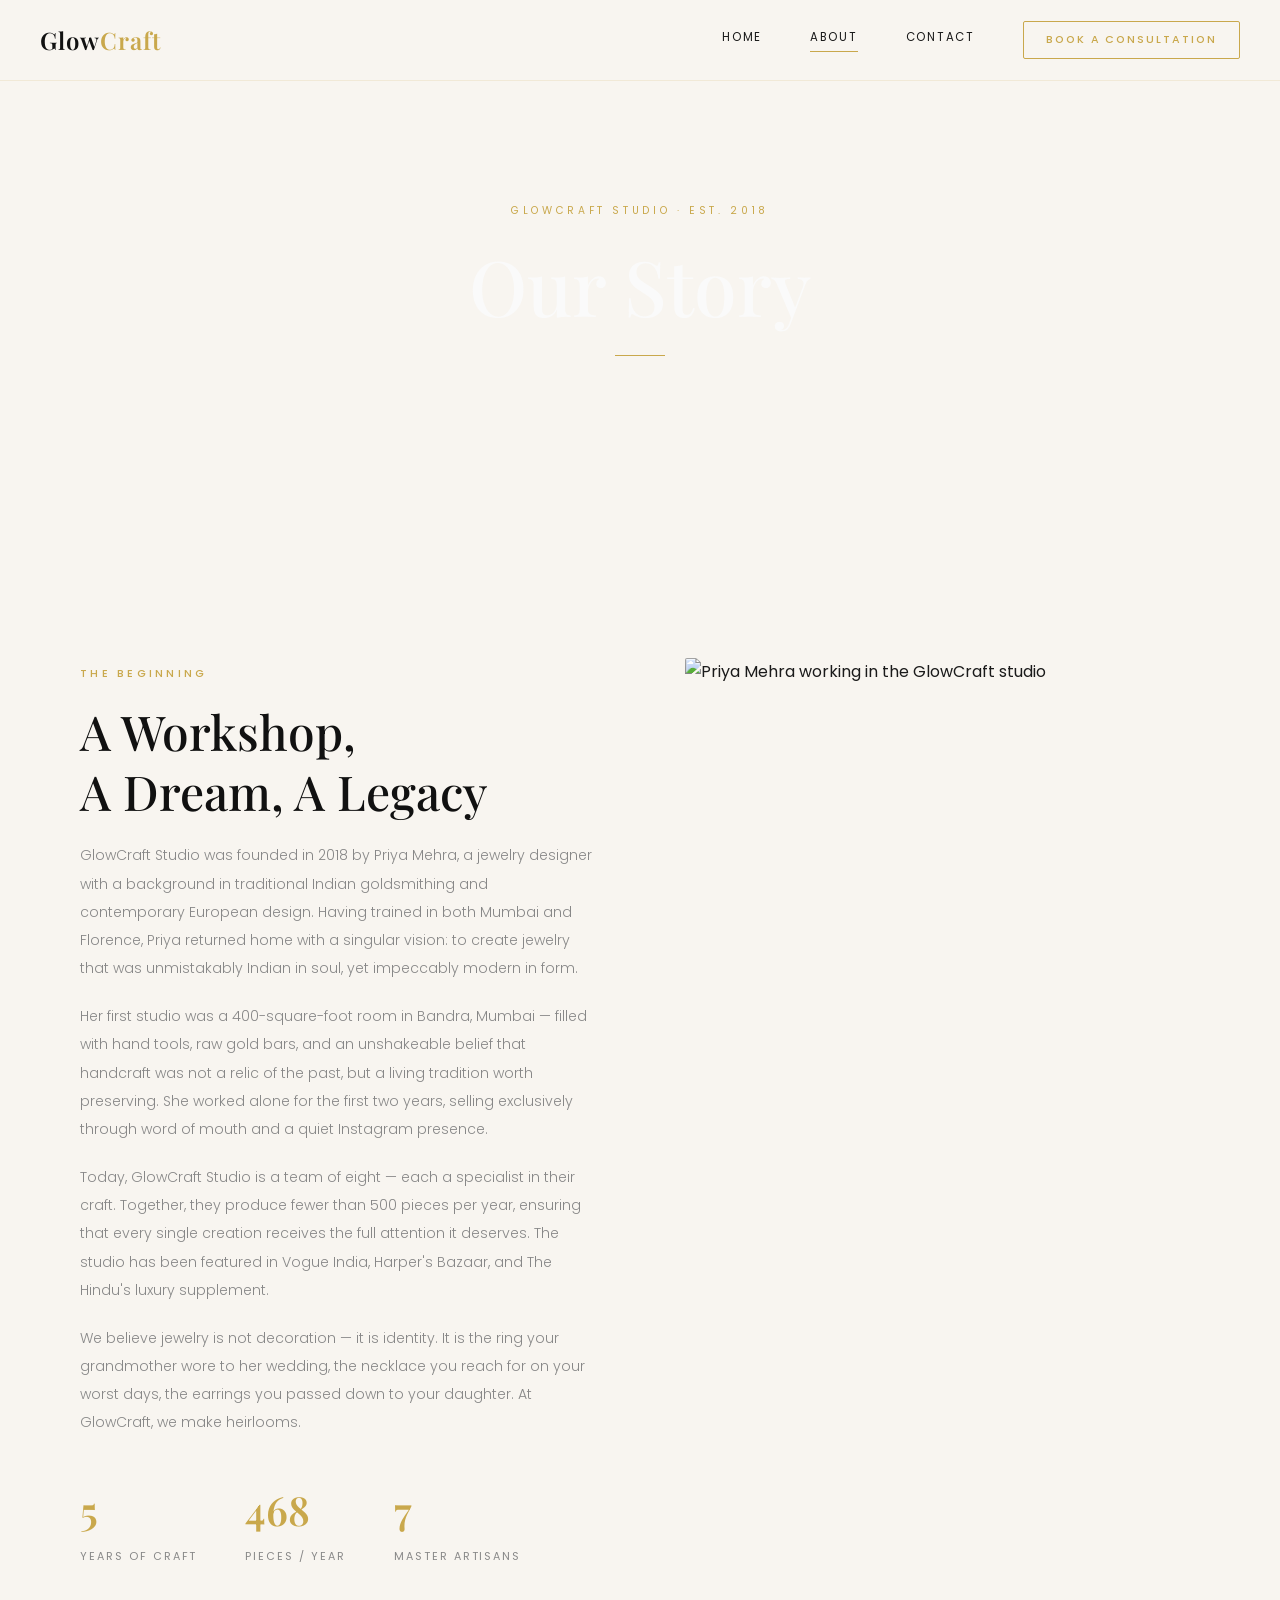
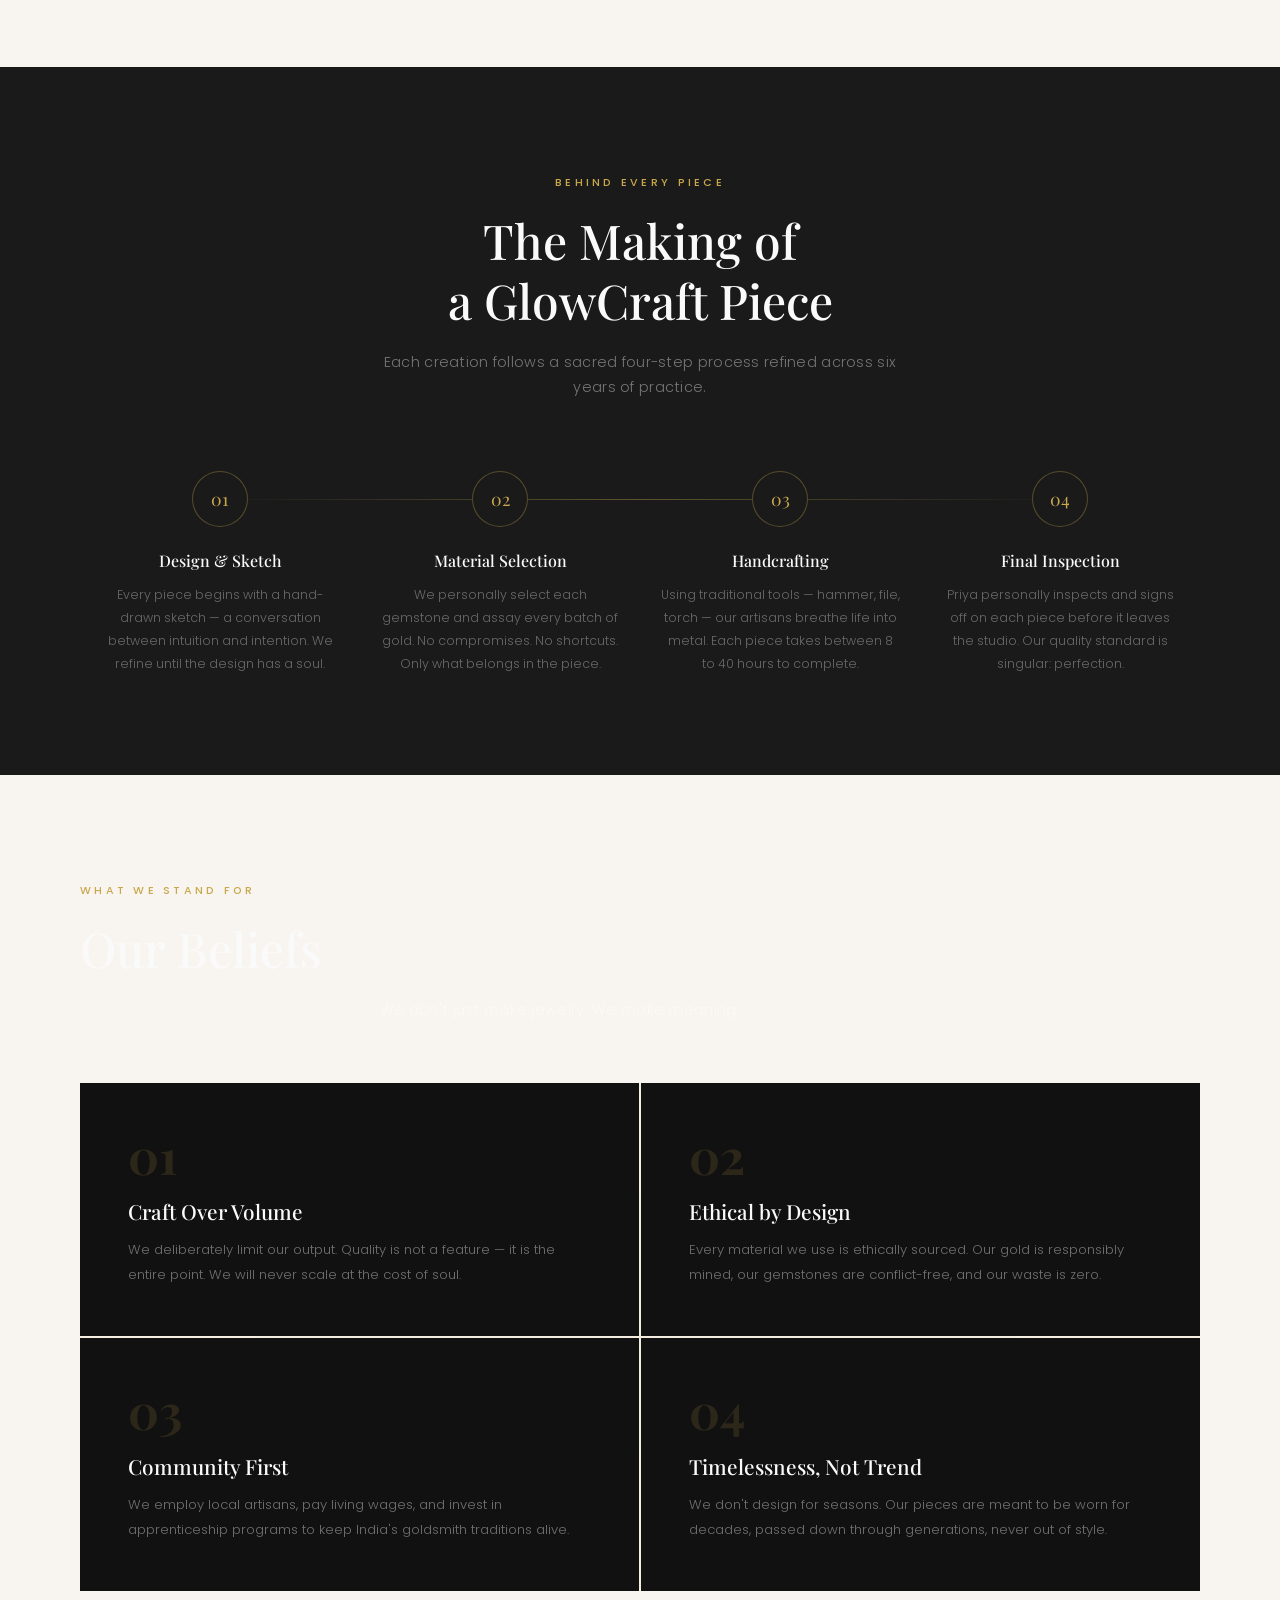
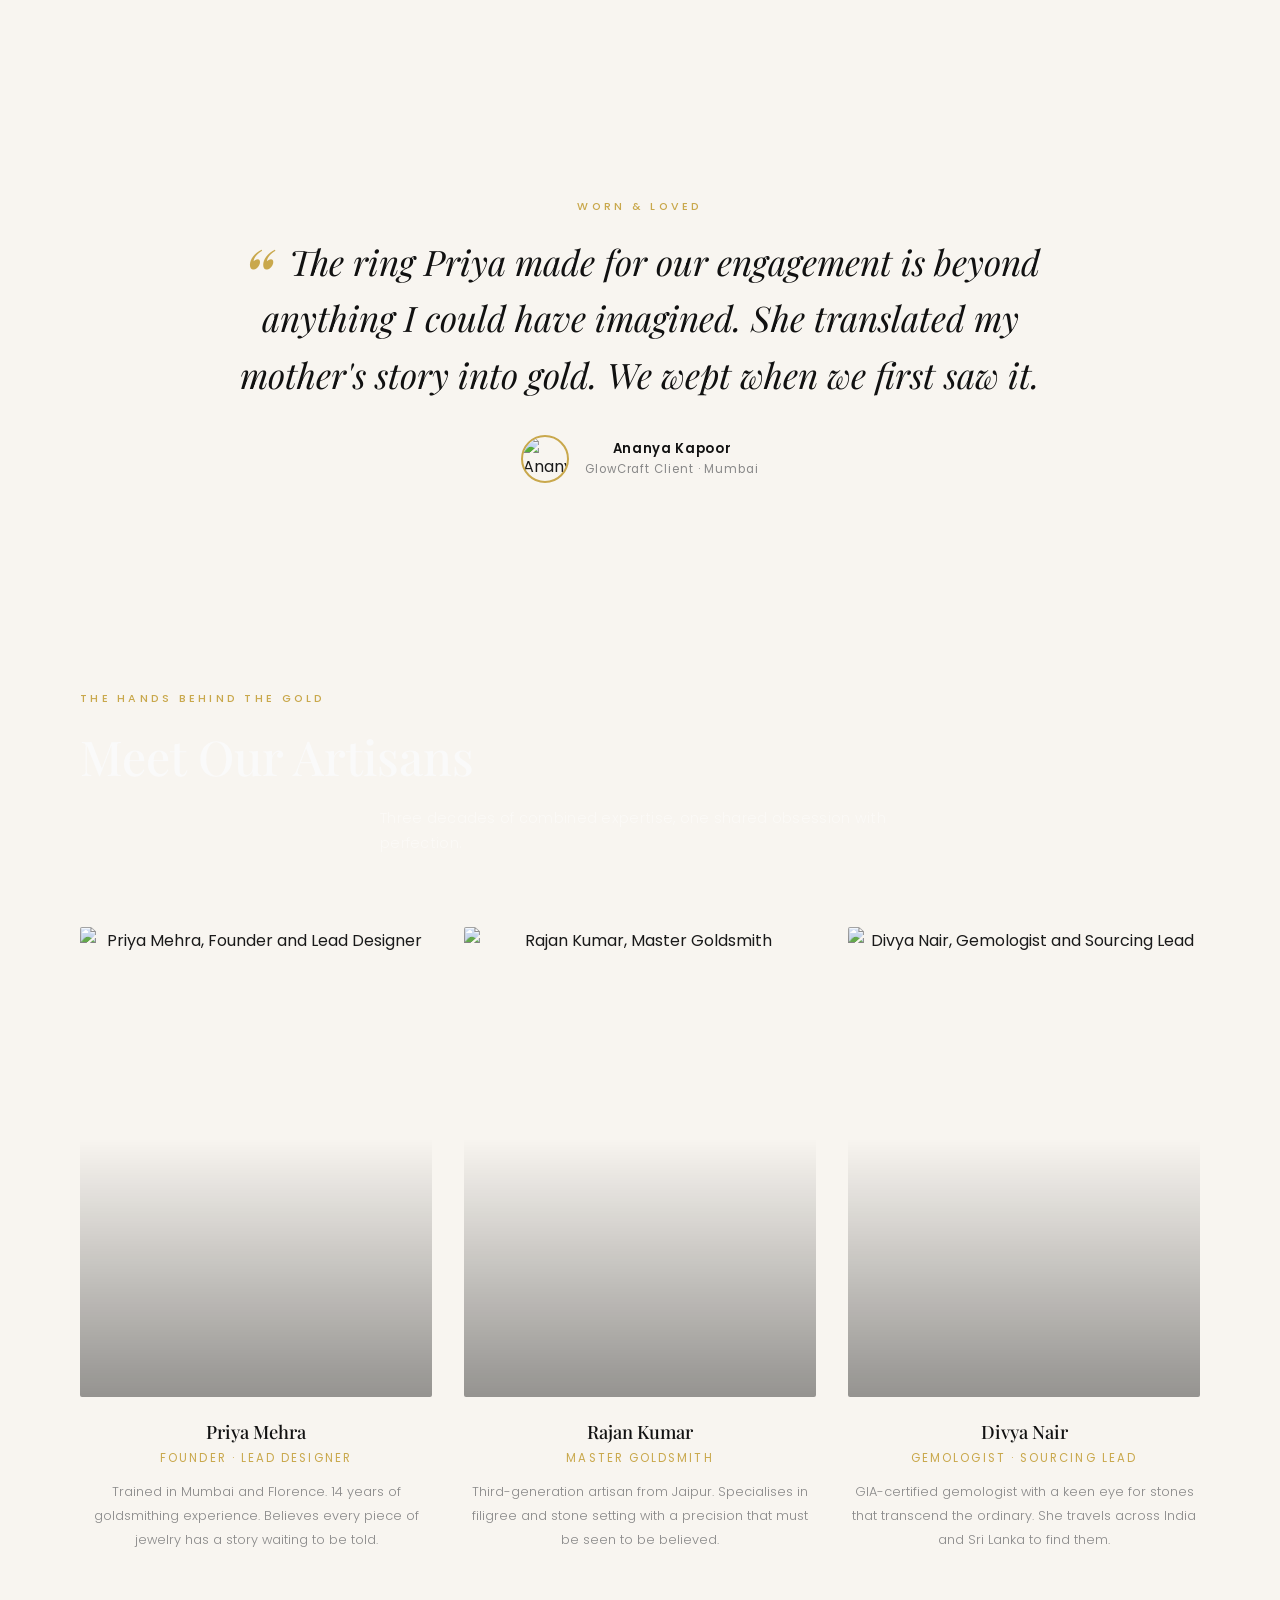
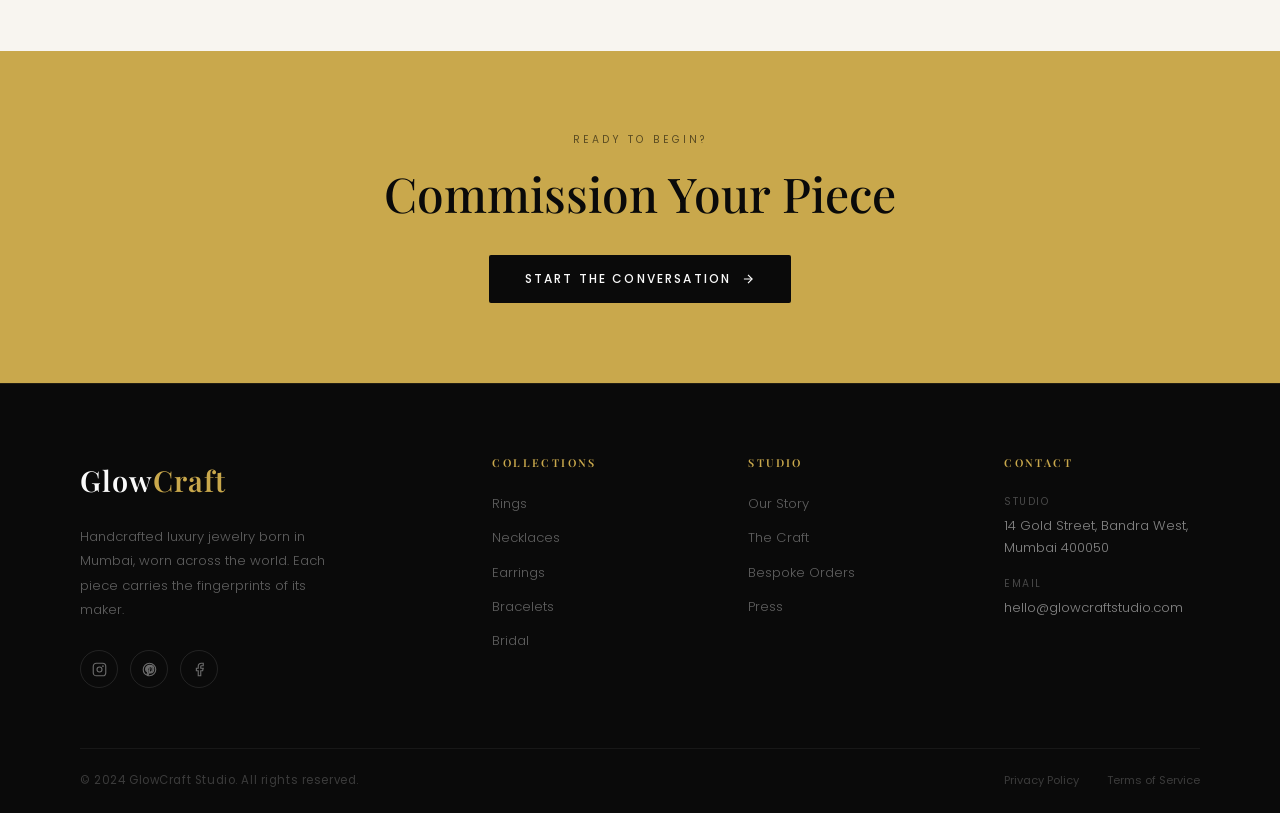
==== about.html @ 39af6536 "Add files via upload" ====
<!DOCTYPE html>
<html lang="en">
<head>
  <meta charset="UTF-8" />
  <meta name="viewport" content="width=device-width, initial-scale=1.0" />
  <meta name="description" content="The GlowCraft Studio story — handmade luxury jewelry born from passion and crafted by master artisans." />
  <title>About — GlowCraft Studio</title>
  <link rel="preconnect" href="https://fonts.googleapis.com" />
  <link rel="preconnect" href="https://fonts.gstatic.com" crossorigin />
  <link href="https://fonts.googleapis.com/css2?family=Playfair+Display:ital,wght@0,400;0,500;0,600;0,700;1,400;1,500&family=Poppins:wght@200;300;400;500;600&display=swap" rel="stylesheet" />
  <link rel="stylesheet" href="style.css" />

  <style>
    /* About-specific styles */
    .about-team {
      padding: var(--section-padding);
      background: var(--off-white);
    }

    .team-grid {
      display: grid;
      grid-template-columns: repeat(3, 1fr);
      gap: 32px;
      margin-top: 60px;
    }

    .team-card {
      text-align: center;
    }

    .team-img-wrap {
      position: relative;
      overflow: hidden;
      border-radius: 2px;
      margin-bottom: 24px;
      aspect-ratio: 3/4;
    }

    .team-img-wrap img {
      width: 100%;
      height: 100%;
      object-fit: cover;
      transition: transform 0.7s cubic-bezier(0.25,0.46,0.45,0.94);
      filter: grayscale(20%);
    }

    .team-card:hover .team-img-wrap img {
      transform: scale(1.05);
      filter: grayscale(0%);
    }

    .team-img-overlay {
      position: absolute;
      inset: 0;
      background: linear-gradient(to top, rgba(0,0,0,0.4), transparent 55%);
    }

    .team-name {
      font-family: var(--font-serif);
      font-size: 1.15rem;
      color: var(--dark);
      margin-bottom: 6px;
    }

    .team-role {
      font-size: 0.72rem;
      letter-spacing: 0.18em;
      text-transform: uppercase;
      color: var(--gold);
    }

    .team-bio {
      font-size: 0.8rem;
      color: var(--grey);
      line-height: 1.85;
      margin-top: 12px;
      font-weight: 300;
    }

    .about-process {
      padding: var(--section-padding);
      background: var(--charcoal);
    }

    .process-steps {
      display: grid;
      grid-template-columns: repeat(4, 1fr);
      gap: 0;
      margin-top: 60px;
      position: relative;
    }

    .process-steps::before {
      content: '';
      position: absolute;
      top: 28px;
      left: 12%;
      right: 12%;
      height: 1px;
      background: linear-gradient(90deg, transparent, rgba(201,168,76,0.4), transparent);
    }

    .process-step {
      text-align: center;
      padding: 0 20px;
      position: relative;
    }

    .step-num {
      width: 56px;
      height: 56px;
      border-radius: 50%;
      border: 1px solid rgba(201,168,76,0.35);
      display: flex;
      align-items: center;
      justify-content: center;
      margin: 0 auto 24px;
      font-family: var(--font-serif);
      font-size: 1.1rem;
      color: var(--gold);
      background: var(--charcoal);
      position: relative;
      z-index: 1;
    }

    .step-title {
      font-family: var(--font-serif);
      font-size: 1rem;
      color: var(--white);
      margin-bottom: 12px;
    }

    .step-desc {
      font-size: 0.78rem;
      color: rgba(255,255,255,0.35);
      line-height: 1.85;
      font-weight: 300;
    }

    .sr-only {
      position: absolute; width: 1px; height: 1px;
      padding: 0; margin: -1px; overflow: hidden;
      clip: rect(0,0,0,0); white-space: nowrap; border: 0;
    }

    @media (max-width: 768px) {
      .team-grid { grid-template-columns: 1fr; max-width: 360px; margin: 60px auto 0; }
      .process-steps { grid-template-columns: repeat(2, 1fr); gap: 40px; }
      .process-steps::before { display: none; }
    }
  </style>
</head>
<body>

  <!-- ─── Navbar ─── -->
  <nav class="navbar light-nav" role="navigation" aria-label="Main navigation">
    <a href="index.html" class="logo" aria-label="GlowCraft Studio home">
      Glow<span>Craft</span>
    </a>
    <div class="nav-links" role="menubar">
      <a href="index.html" class="nav-link" role="menuitem">Home</a>
      <a href="about.html" class="nav-link active" role="menuitem" aria-current="page">About</a>
      <a href="contact.html" class="nav-link" role="menuitem">Contact</a>
      <a href="contact.html" class="nav-cta">Book a Consultation</a>
    </div>
    <button class="menu-toggle" aria-label="Open menu" aria-expanded="false">
      <span></span><span></span><span></span>
    </button>
  </nav>

  <!-- Mobile Nav -->
  <div class="mobile-nav-overlay" aria-hidden="true"></div>
  <div class="mobile-nav" role="dialog" aria-label="Mobile navigation" aria-modal="true">
    <a href="index.html" class="mobile-nav-link">Home</a>
    <a href="about.html" class="mobile-nav-link">About</a>
    <a href="contact.html" class="mobile-nav-link">Contact</a>
    <a href="contact.html" class="btn btn-outline-gold" style="margin-top:12px"><span>Book a Consultation</span></a>
  </div>

  <!-- ─── Page Hero ─── -->
  <section class="page-hero" aria-label="About page hero">
    <div class="page-hero-bg" style="background-image: url('https://images.unsplash.com/photo-1549465220-1a8b9238cd48?w=1800&q=80');" role="img" aria-label="Artisan hands working on jewelry"></div>
    <div class="page-hero-content">
      <span class="page-hero-eyebrow">GlowCraft Studio · Est. 2018</span>
      <h1 class="page-hero-title">Our Story</h1>
      <div class="page-hero-divider" aria-hidden="true"></div>
    </div>
  </section>

  <!-- ─── Brand Story ─── -->
  <section class="about-story" aria-labelledby="story-heading">
    <div class="container">
      <div class="about-story-grid">

        <div class="about-story-text">
          <span class="section-label reveal">The Beginning</span>
          <h2 class="section-title reveal reveal-delay-1" id="story-heading">A Workshop,<br>A Dream, A Legacy</h2>

          <p class="reveal reveal-delay-2">GlowCraft Studio was founded in 2018 by Priya Mehra, a jewelry designer with a background in traditional Indian goldsmithing and contemporary European design. Having trained in both Mumbai and Florence, Priya returned home with a singular vision: to create jewelry that was unmistakably Indian in soul, yet impeccably modern in form.</p>

          <p class="reveal reveal-delay-2">Her first studio was a 400-square-foot room in Bandra, Mumbai — filled with hand tools, raw gold bars, and an unshakeable belief that handcraft was not a relic of the past, but a living tradition worth preserving. She worked alone for the first two years, selling exclusively through word of mouth and a quiet Instagram presence.</p>

          <p class="reveal reveal-delay-3">Today, GlowCraft Studio is a team of eight — each a specialist in their craft. Together, they produce fewer than 500 pieces per year, ensuring that every single creation receives the full attention it deserves. The studio has been featured in Vogue India, Harper's Bazaar, and The Hindu's luxury supplement.</p>

          <p class="reveal reveal-delay-3">We believe jewelry is not decoration — it is identity. It is the ring your grandmother wore to her wedding, the necklace you reach for on your worst days, the earrings you passed down to your daughter. At GlowCraft, we make heirlooms.</p>

          <div class="reveal" style="margin-top: 40px; display: flex; gap: 48px; flex-wrap: wrap;">
            <div>
              <div style="font-family: var(--font-serif); font-size: 2.5rem; color: var(--gold); font-weight:600" data-count="6">0</div>
              <div style="font-size:0.68rem; letter-spacing:0.18em; text-transform:uppercase; color:var(--grey); margin-top:4px">Years of Craft</div>
            </div>
            <div>
              <div style="font-family: var(--font-serif); font-size: 2.5rem; color: var(--gold); font-weight:600" data-count="500">0</div>
              <div style="font-size:0.68rem; letter-spacing:0.18em; text-transform:uppercase; color:var(--grey); margin-top:4px">Pieces / Year</div>
            </div>
            <div>
              <div style="font-family: var(--font-serif); font-size: 2.5rem; color: var(--gold); font-weight:600" data-count="8">0</div>
              <div style="font-size:0.68rem; letter-spacing:0.18em; text-transform:uppercase; color:var(--grey); margin-top:4px">Master Artisans</div>
            </div>
          </div>
        </div>

        <div class="about-story-img reveal">
          <img src="https://images.unsplash.com/photo-1584448097764-374f81551427?w=800&q=80" alt="Priya Mehra working in the GlowCraft studio" loading="lazy" />
        </div>
      </div>
    </div>
  </section>

  <!-- ─── The Process ─── -->
  <section class="about-process" aria-labelledby="process-heading">
    <div class="container">
      <div class="values-intro reveal">
        <span class="section-label">Behind Every Piece</span>
        <h2 class="section-title" id="process-heading" style="color:var(--white)">The Making of<br>a GlowCraft Piece</h2>
        <p class="section-subtitle" style="color:rgba(255,255,255,0.4); margin:0 auto;">Each creation follows a sacred four-step process refined across six years of practice.</p>
      </div>

      <div class="process-steps">
        <div class="process-step reveal">
          <div class="step-num" aria-hidden="true">01</div>
          <h3 class="step-title">Design & Sketch</h3>
          <p class="step-desc">Every piece begins with a hand-drawn sketch — a conversation between intuition and intention. We refine until the design has a soul.</p>
        </div>
        <div class="process-step reveal reveal-delay-1">
          <div class="step-num" aria-hidden="true">02</div>
          <h3 class="step-title">Material Selection</h3>
          <p class="step-desc">We personally select each gemstone and assay every batch of gold. No compromises. No shortcuts. Only what belongs in the piece.</p>
        </div>
        <div class="process-step reveal reveal-delay-2">
          <div class="step-num" aria-hidden="true">03</div>
          <h3 class="step-title">Handcrafting</h3>
          <p class="step-desc">Using traditional tools — hammer, file, torch — our artisans breathe life into metal. Each piece takes between 8 to 40 hours to complete.</p>
        </div>
        <div class="process-step reveal reveal-delay-3">
          <div class="step-num" aria-hidden="true">04</div>
          <h3 class="step-title">Final Inspection</h3>
          <p class="step-desc">Priya personally inspects and signs off on each piece before it leaves the studio. Our quality standard is singular: perfection.</p>
        </div>
      </div>
    </div>
  </section>

  <!-- ─── Mission & Values ─── -->
  <section style="padding: var(--section-padding); background: var(--off-white);" aria-labelledby="mission-heading">
    <div class="container">
      <div class="values-intro reveal" style="text-align:left; margin-bottom:60px;">
        <span class="section-label">What We Stand For</span>
        <h2 class="section-title" id="mission-heading">Our Beliefs</h2>
        <p class="section-subtitle">We don't just make jewelry. We make meaning.</p>
      </div>

      <div class="about-mission-grid">
        <div class="mission-card reveal">
          <div class="mission-card-num" aria-hidden="true">01</div>
          <h3 class="mission-card-title">Craft Over Volume</h3>
          <p class="mission-card-text">We deliberately limit our output. Quality is not a feature — it is the entire point. We will never scale at the cost of soul.</p>
        </div>
        <div class="mission-card reveal reveal-delay-1">
          <div class="mission-card-num" aria-hidden="true">02</div>
          <h3 class="mission-card-title">Ethical by Design</h3>
          <p class="mission-card-text">Every material we use is ethically sourced. Our gold is responsibly mined, our gemstones are conflict-free, and our waste is zero.</p>
        </div>
        <div class="mission-card reveal reveal-delay-2">
          <div class="mission-card-num" aria-hidden="true">03</div>
          <h3 class="mission-card-title">Community First</h3>
          <p class="mission-card-text">We employ local artisans, pay living wages, and invest in apprenticeship programs to keep India's goldsmith traditions alive.</p>
        </div>
        <div class="mission-card reveal reveal-delay-3">
          <div class="mission-card-num" aria-hidden="true">04</div>
          <h3 class="mission-card-title">Timelessness, Not Trend</h3>
          <p class="mission-card-text">We don't design for seasons. Our pieces are meant to be worn for decades, passed down through generations, never out of style.</p>
        </div>
      </div>
    </div>
  </section>

  <!-- ─── Testimonial ─── -->
  <section class="testimonial" aria-labelledby="testimonial-heading">
    <div class="container">
      <h2 class="sr-only" id="testimonial-heading">What our clients say</h2>
      <span class="section-label reveal">Worn & Loved</span>
      <blockquote class="testimonial-quote reveal reveal-delay-1">
        The ring Priya made for our engagement is beyond anything I could have imagined. She translated my mother's story into gold. We wept when we first saw it.
      </blockquote>
      <div class="testimonial-author reveal reveal-delay-2">
        <img src="https://images.unsplash.com/photo-1531746020798-e6953c6e8e04?w=100&q=80" alt="Ananya Kapoor portrait" class="testimonial-author-img" loading="lazy" />
        <div class="testimonial-author-info">
          <div class="name">Ananya Kapoor</div>
          <div class="role">GlowCraft Client · Mumbai</div>
        </div>
      </div>
    </div>
  </section>

  <!-- ─── Team ─── -->
  <section class="about-team" aria-labelledby="team-heading">
    <div class="container">
      <div class="values-intro reveal" style="text-align:left">
        <span class="section-label">The Hands Behind the Gold</span>
        <h2 class="section-title" id="team-heading">Meet Our Artisans</h2>
        <p class="section-subtitle">Three decades of combined expertise, one shared obsession with perfection.</p>
      </div>

      <div class="team-grid">
        <article class="team-card reveal">
          <div class="team-img-wrap">
            <img src="https://images.unsplash.com/photo-1531746020798-e6953c6e8e04?w=500&q=80" alt="Priya Mehra, Founder and Lead Designer" loading="lazy" />
            <div class="team-img-overlay" aria-hidden="true"></div>
          </div>
          <h3 class="team-name">Priya Mehra</h3>
          <p class="team-role">Founder · Lead Designer</p>
          <p class="team-bio">Trained in Mumbai and Florence. 14 years of goldsmithing experience. Believes every piece of jewelry has a story waiting to be told.</p>
        </article>

        <article class="team-card reveal reveal-delay-1">
          <div class="team-img-wrap">
            <img src="https://images.unsplash.com/photo-1507003211169-0a1dd7228f2d?w=500&q=80" alt="Rajan Kumar, Master Goldsmith" loading="lazy" />
            <div class="team-img-overlay" aria-hidden="true"></div>
          </div>
          <h3 class="team-name">Rajan Kumar</h3>
          <p class="team-role">Master Goldsmith</p>
          <p class="team-bio">Third-generation artisan from Jaipur. Specialises in filigree and stone setting with a precision that must be seen to be believed.</p>
        </article>

        <article class="team-card reveal reveal-delay-2">
          <div class="team-img-wrap">
            <img src="https://images.unsplash.com/photo-1438761681033-6461ffad8d80?w=500&q=80" alt="Divya Nair, Gemologist and Sourcing Lead" loading="lazy" />
            <div class="team-img-overlay" aria-hidden="true"></div>
          </div>
          <h3 class="team-name">Divya Nair</h3>
          <p class="team-role">Gemologist · Sourcing Lead</p>
          <p class="team-bio">GIA-certified gemologist with a keen eye for stones that transcend the ordinary. She travels across India and Sri Lanka to find them.</p>
        </article>
      </div>
    </div>
  </section>

  <!-- ─── CTA Banner ─── -->
  <section style="padding: 80px 0; background: var(--gold); text-align:center;" aria-labelledby="cta-heading">
    <div class="container">
      <span style="font-size:0.65rem; letter-spacing:0.3em; text-transform:uppercase; color:rgba(0,0,0,0.55); display:block; margin-bottom:16px;" class="reveal">Ready to Begin?</span>
      <h2 style="font-family:var(--font-serif); font-size:clamp(1.8rem,4vw,3rem); color:var(--black); margin-bottom:32px;" class="reveal reveal-delay-1" id="cta-heading">Commission Your Piece</h2>
      <a href="contact.html" class="btn reveal reveal-delay-2" style="background:var(--black); color:var(--white);">
        <span>Start the Conversation</span>
        <svg width="14" height="14" viewBox="0 0 24 24" fill="none" stroke="currentColor" stroke-width="2" aria-hidden="true"><line x1="5" y1="12" x2="19" y2="12"></line><polyline points="12 5 19 12 12 19"></polyline></svg>
      </a>
    </div>
  </section>

  <!-- ─── Footer ─── -->
  <footer role="contentinfo">
    <div class="container">
      <div class="footer-grid">
        <div class="footer-brand">
          <a href="index.html" class="logo">Glow<span>Craft</span></a>
          <p class="footer-brand-text">Handcrafted luxury jewelry born in Mumbai, worn across the world. Each piece carries the fingerprints of its maker.</p>
          <div class="social-links" aria-label="Social media links">
            <a href="#" class="social-link" aria-label="Instagram">
              <svg width="15" height="15" viewBox="0 0 24 24" fill="none" stroke="currentColor" stroke-width="1.8" aria-hidden="true"><rect x="2" y="2" width="20" height="20" rx="5" ry="5"></rect><circle cx="12" cy="12" r="4"></circle><circle cx="17.5" cy="6.5" r="0.5" fill="currentColor"></circle></svg>
            </a>
            <a href="#" class="social-link" aria-label="Pinterest">
              <svg width="15" height="15" viewBox="0 0 24 24" fill="none" stroke="currentColor" stroke-width="1.8" aria-hidden="true"><path d="M12 2C6.48 2 2 6.48 2 12c0 4.24 2.65 7.86 6.39 9.29-.09-.78-.17-1.98.03-2.82.19-.77 1.26-5.33 1.26-5.33s-.32-.64-.32-1.59c0-1.49.86-2.6 1.93-2.6.91 0 1.35.68 1.35 1.5 0 .91-.58 2.28-.88 3.55-.25 1.06.53 1.92 1.57 1.92 1.88 0 3.15-2.4 3.15-5.24 0-2.16-1.46-3.78-4.1-3.78-2.99 0-4.85 2.23-4.85 4.72 0 .86.25 1.46.64 1.93.18.21.2.3.14.55-.05.17-.15.59-.19.75-.06.25-.25.34-.46.24-1.34-.55-1.96-2.02-1.96-3.67 0-2.73 2.32-6.01 6.93-6.01 3.71 0 6.16 2.69 6.16 5.58 0 3.81-2.11 6.67-5.22 6.67-1.04 0-2.03-.56-2.36-1.21l-.65 2.49c-.24.9-.87 2.03-1.29 2.72C10.68 21.94 11.33 22 12 22c5.52 0 10-4.48 10-10S17.52 2 12 2z"/></svg>
            </a>
            <a href="#" class="social-link" aria-label="Facebook">
              <svg width="15" height="15" viewBox="0 0 24 24" fill="none" stroke="currentColor" stroke-width="1.8" aria-hidden="true"><path d="M18 2h-3a5 5 0 0 0-5 5v3H7v4h3v8h4v-8h3l1-4h-4V7a1 1 0 0 1 1-1h3z"></path></svg>
            </a>
          </div>
        </div>

        <div>
          <h4 class="footer-col-title">Collections</h4>
          <nav class="footer-links" aria-label="Collections">
            <a href="#" class="footer-link">Rings</a>
            <a href="#" class="footer-link">Necklaces</a>
            <a href="#" class="footer-link">Earrings</a>
            <a href="#" class="footer-link">Bracelets</a>
            <a href="#" class="footer-link">Bridal</a>
          </nav>
        </div>

        <div>
          <h4 class="footer-col-title">Studio</h4>
          <nav class="footer-links" aria-label="Studio pages">
            <a href="about.html" class="footer-link">Our Story</a>
            <a href="about.html" class="footer-link">The Craft</a>
            <a href="contact.html" class="footer-link">Bespoke Orders</a>
            <a href="#" class="footer-link">Press</a>
          </nav>
        </div>

        <div>
          <h4 class="footer-col-title">Contact</h4>
          <div class="footer-contact-item">
            <span class="footer-contact-label">Studio</span>
            <span class="footer-contact-value">14 Gold Street, Bandra West, Mumbai 400050</span>
          </div>
          <div class="footer-contact-item">
            <span class="footer-contact-label">Email</span>
            <span class="footer-contact-value">hello@glowcraftstudio.com</span>
          </div>
        </div>
      </div>

      <div class="footer-bottom">
        <p class="footer-copy">&copy; 2024 GlowCraft Studio. All rights reserved.</p>
        <div class="footer-legal">
          <a href="#">Privacy Policy</a>
          <a href="#">Terms of Service</a>
        </div>
      </div>
    </div>
  </footer>

  <script src="script.js"></script>
  <script>
    // About page: light navbar stays light on scroll
    const nav = document.querySelector('.navbar');
    window.addEventListener('scroll', () => {
      if (window.scrollY > 60) {
        nav.classList.add('scrolled');
        nav.classList.remove('light-nav');
      } else {
        nav.classList.remove('scrolled');
        nav.classList.add('light-nav');
      }
    }, { passive: true });
  </script>
</body>
</html>
---- style.css ----
/* ============================================
   GlowCraft Studio — Premium Jewelry Brand CSS
   ============================================ */

@import url('https://fonts.googleapis.com/css2?family=Playfair+Display:ital,wght@0,400;0,500;0,600;0,700;1,400;1,500&family=Poppins:wght@200;300;400;500;600&display=swap');

/* ─── CSS Variables ─── */
:root {
  --gold: #C9A84C;
  --gold-light: #E2C97E;
  --gold-pale: #F5EDD6;
  --black: #0A0A0A;
  --charcoal: #1A1A1A;
  --dark: #111111;
  --mid: #2C2C2C;
  --grey: #888888;
  --silver: #CCCCCC;
  --white: #FAFAFA;
  --pure-white: #FFFFFF;
  --off-white: #F8F5F0;

  --font-serif: 'Playfair Display', Georgia, serif;
  --font-sans: 'Poppins', sans-serif;

  --transition: 0.35s cubic-bezier(0.25, 0.46, 0.45, 0.94);
  --transition-fast: 0.2s ease;
  --transition-slow: 0.6s cubic-bezier(0.25, 0.46, 0.45, 0.94);

  --section-padding: 100px 0;
  --container-max: 1200px;
  --border-gold: 1px solid rgba(201,168,76,0.35);
}

/* ─── Reset & Base ─── */
*, *::before, *::after {
  margin: 0;
  padding: 0;
  box-sizing: border-box;
}

html {
  scroll-behavior: smooth;
  font-size: 16px;
}

body {
  font-family: var(--font-sans);
  background-color: var(--off-white);
  color: var(--charcoal);
  line-height: 1.7;
  overflow-x: hidden;
  -webkit-font-smoothing: antialiased;
}

img {
  display: block;
  max-width: 100%;
}

a {
  text-decoration: none;
  color: inherit;
}

ul { list-style: none; }

button {
  cursor: pointer;
  font-family: var(--font-sans);
  border: none;
  outline: none;
  background: none;
}

/* ─── Container ─── */
.container {
  max-width: var(--container-max);
  margin: 0 auto;
  padding: 0 40px;
}

/* ─── Typography ─── */
h1, h2, h3, h4 {
  font-family: var(--font-serif);
  line-height: 1.2;
  font-weight: 500;
}

.section-label {
  font-family: var(--font-sans);
  font-size: 0.68rem;
  font-weight: 500;
  letter-spacing: 0.3em;
  text-transform: uppercase;
  color: var(--gold);
  display: inline-block;
  margin-bottom: 18px;
}

.section-title {
  font-family: var(--font-serif);
  font-size: clamp(2rem, 4vw, 3rem);
  color: var(--dark);
  margin-bottom: 20px;
  line-height: 1.25;
}

.section-subtitle {
  font-size: 0.9rem;
  color: var(--grey);
  font-weight: 300;
  letter-spacing: 0.02em;
  max-width: 520px;
}

/* ─── Buttons ─── */
.btn {
  display: inline-flex;
  align-items: center;
  gap: 10px;
  padding: 14px 36px;
  border-radius: 2px;
  font-family: var(--font-sans);
  font-size: 0.75rem;
  font-weight: 500;
  letter-spacing: 0.18em;
  text-transform: uppercase;
  transition: var(--transition);
  position: relative;
  overflow: hidden;
}

.btn::before {
  content: '';
  position: absolute;
  inset: 0;
  transform: translateX(-101%);
  transition: transform var(--transition);
}

.btn:hover::before { transform: translateX(0); }

.btn-gold {
  background: var(--gold);
  color: var(--black);
}

.btn-gold::before { background: var(--gold-light); }

.btn-gold:hover { color: var(--black); }

.btn-outline-gold {
  border: 1px solid var(--gold);
  color: var(--gold);
  background: transparent;
}

.btn-outline-gold::before { background: var(--gold); }

.btn-outline-gold:hover { color: var(--black); }

.btn-outline-white {
  border: 1px solid rgba(255,255,255,0.6);
  color: var(--white);
  background: transparent;
}

.btn-outline-white::before { background: rgba(255,255,255,0.15); }

.btn span { position: relative; z-index: 1; }
.btn svg { position: relative; z-index: 1; }

/* ─── Scroll Reveal ─── */
.reveal {
  opacity: 0;
  transform: translateY(40px);
  transition: opacity 0.8s ease, transform 0.8s ease;
}

.reveal.visible {
  opacity: 1;
  transform: translateY(0);
}

.reveal-delay-1 { transition-delay: 0.1s; }
.reveal-delay-2 { transition-delay: 0.2s; }
.reveal-delay-3 { transition-delay: 0.3s; }
.reveal-delay-4 { transition-delay: 0.4s; }

/* ─── Navbar ─── */
.navbar {
  position: fixed;
  top: 0;
  left: 0;
  right: 0;
  z-index: 1000;
  padding: 0 40px;
  height: 80px;
  display: flex;
  align-items: center;
  justify-content: space-between;
  transition: background var(--transition), box-shadow var(--transition), height var(--transition);
  background: transparent;
}

.navbar.scrolled {
  background: rgba(10,10,10,0.97);
  backdrop-filter: blur(20px);
  -webkit-backdrop-filter: blur(20px);
  box-shadow: 0 1px 0 rgba(201,168,76,0.2);
  height: 68px;
}

.navbar.light-nav {
  background: rgba(248,245,240,0.98);
  backdrop-filter: blur(20px);
  -webkit-backdrop-filter: blur(20px);
  box-shadow: 0 1px 0 rgba(201,168,76,0.15);
}

.navbar.light-nav .nav-link { color: var(--charcoal); }
.navbar.light-nav .nav-link::after { background: var(--gold); }
.navbar.light-nav .logo { color: var(--dark); }
.navbar.light-nav .logo span { color: var(--gold); }
.navbar.light-nav .nav-cta { border-color: var(--gold); color: var(--gold); }
.navbar.light-nav .nav-cta:hover { background: var(--gold); color: var(--black); }
.navbar.light-nav .menu-toggle span { background: var(--charcoal); }

.logo {
  font-family: var(--font-serif);
  font-size: 1.5rem;
  font-weight: 600;
  color: var(--white);
  letter-spacing: 0.04em;
  transition: color var(--transition);
}

.logo span { color: var(--gold); }

.nav-links {
  display: flex;
  align-items: center;
  gap: 48px;
}

.nav-link {
  font-size: 0.72rem;
  font-weight: 400;
  letter-spacing: 0.15em;
  text-transform: uppercase;
  color: rgba(255,255,255,0.85);
  position: relative;
  padding-bottom: 4px;
  transition: color var(--transition);
}

.nav-link::after {
  content: '';
  position: absolute;
  bottom: 0;
  left: 0;
  width: 0;
  height: 1px;
  background: var(--gold);
  transition: width var(--transition);
}

.nav-link:hover { color: var(--gold); }
.nav-link:hover::after,
.nav-link.active::after { width: 100%; }
.nav-link.active { color: var(--gold); }

.nav-cta {
  font-size: 0.68rem;
  font-weight: 500;
  letter-spacing: 0.18em;
  text-transform: uppercase;
  color: var(--gold);
  border: 1px solid rgba(201,168,76,0.5);
  padding: 9px 22px;
  border-radius: 2px;
  transition: var(--transition);
}

.nav-cta:hover {
  background: var(--gold);
  color: var(--black);
  border-color: var(--gold);
}

.menu-toggle {
  display: none;
  flex-direction: column;
  gap: 5px;
  cursor: pointer;
  padding: 4px;
}

.menu-toggle span {
  width: 26px;
  height: 1.5px;
  background: var(--white);
  transition: var(--transition);
  display: block;
}

.menu-toggle.active span:nth-child(1) { transform: rotate(45deg) translate(4.5px, 4.5px); }
.menu-toggle.active span:nth-child(2) { opacity: 0; transform: scaleX(0); }
.menu-toggle.active span:nth-child(3) { transform: rotate(-45deg) translate(4.5px, -4.5px); }

/* ─── Mobile Nav ─── */
.mobile-nav {
  position: fixed;
  top: 0;
  right: -100%;
  width: 320px;
  height: 100vh;
  background: var(--dark);
  z-index: 999;
  display: flex;
  flex-direction: column;
  justify-content: center;
  align-items: center;
  gap: 36px;
  transition: right var(--transition-slow);
  border-left: 1px solid rgba(201,168,76,0.2);
}

.mobile-nav.open { right: 0; }

.mobile-nav-overlay {
  position: fixed;
  inset: 0;
  background: rgba(0,0,0,0.7);
  z-index: 998;
  opacity: 0;
  pointer-events: none;
  transition: opacity var(--transition);
}

.mobile-nav-overlay.open {
  opacity: 1;
  pointer-events: all;
}

.mobile-nav-link {
  font-family: var(--font-serif);
  font-size: 1.6rem;
  color: var(--white);
  letter-spacing: 0.05em;
  transition: color var(--transition);
}

.mobile-nav-link:hover { color: var(--gold); }

/* ─── Hero ─── */
.hero {
  position: relative;
  height: 100vh;
  min-height: 700px;
  display: flex;
  align-items: center;
  justify-content: center;
  overflow: hidden;
}

.hero-bg {
  position: absolute;
  inset: 0;
  background-image: url('https://images.unsplash.com/photo-1599643478518-a784e5dc4c8f?w=1800&q=80');
  background-size: cover;
  background-position: center;
  transform: scale(1.05);
  transition: transform 8s ease;
}

.hero-bg.loaded { transform: scale(1); }

.hero-overlay {
  position: absolute;
  inset: 0;
  background: linear-gradient(
    160deg,
    rgba(0,0,0,0.75) 0%,
    rgba(0,0,0,0.55) 40%,
    rgba(0,0,0,0.65) 100%
  );
}

.hero-content {
  position: relative;
  z-index: 2;
  text-align: center;
  max-width: 820px;
  padding: 0 24px;
}

.hero-eyebrow {
  font-size: 0.68rem;
  font-weight: 400;
  letter-spacing: 0.4em;
  text-transform: uppercase;
  color: var(--gold);
  display: block;
  margin-bottom: 28px;
  opacity: 0;
  transform: translateY(20px);
  animation: fadeUp 1s 0.3s forwards;
}

.hero-title {
  font-family: var(--font-serif);
  font-size: clamp(3rem, 7vw, 6rem);
  font-weight: 500;
  color: var(--white);
  line-height: 1.1;
  margin-bottom: 28px;
  opacity: 0;
  transform: translateY(30px);
  animation: fadeUp 1s 0.5s forwards;
}

.hero-title em {
  font-style: italic;
  color: var(--gold-light);
}

.hero-sub {
  font-size: 0.9rem;
  font-weight: 300;
  color: rgba(255,255,255,0.7);
  letter-spacing: 0.06em;
  margin-bottom: 48px;
  opacity: 0;
  transform: translateY(20px);
  animation: fadeUp 1s 0.7s forwards;
}

.hero-actions {
  display: flex;
  align-items: center;
  justify-content: center;
  gap: 20px;
  flex-wrap: wrap;
  opacity: 0;
  transform: translateY(20px);
  animation: fadeUp 1s 0.9s forwards;
}

.hero-divider {
  position: absolute;
  bottom: 0;
  left: 0;
  right: 0;
  height: 120px;
  background: linear-gradient(to bottom, transparent, var(--off-white));
  pointer-events: none;
  z-index: 3;
}

.scroll-indicator {
  position: absolute;
  bottom: 36px;
  left: 50%;
  transform: translateX(-50%);
  z-index: 4;
  display: flex;
  flex-direction: column;
  align-items: center;
  gap: 8px;
  opacity: 0;
  animation: fadeUp 1s 1.2s forwards;
}

.scroll-indicator span {
  font-size: 0.6rem;
  letter-spacing: 0.25em;
  text-transform: uppercase;
  color: rgba(255,255,255,0.5);
}

.scroll-line {
  width: 1px;
  height: 50px;
  background: linear-gradient(to bottom, var(--gold), transparent);
  animation: scrollPulse 2s ease-in-out infinite;
}

/* ─── Featured Products ─── */
.products {
  padding: var(--section-padding);
  background: var(--off-white);
}

.products-header {
  display: flex;
  align-items: flex-end;
  justify-content: space-between;
  margin-bottom: 60px;
}

.products-header .view-all {
  font-size: 0.72rem;
  letter-spacing: 0.15em;
  text-transform: uppercase;
  color: var(--gold);
  position: relative;
  padding-bottom: 3px;
}

.products-header .view-all::after {
  content: '';
  position: absolute;
  bottom: 0;
  left: 0;
  width: 0;
  height: 1px;
  background: var(--gold);
  transition: width var(--transition);
}

.products-header .view-all:hover::after { width: 100%; }

.products-grid {
  display: grid;
  grid-template-columns: repeat(3, 1fr);
  gap: 28px;
}

.product-card {
  background: var(--pure-white);
  border-radius: 4px;
  overflow: hidden;
  position: relative;
  transition: transform var(--transition), box-shadow var(--transition);
  cursor: pointer;
  group: true;
}

.product-card:hover {
  transform: translateY(-8px);
  box-shadow: 0 30px 60px rgba(0,0,0,0.12), 0 0 0 1px rgba(201,168,76,0.15);
}

.product-img-wrap {
  position: relative;
  overflow: hidden;
  aspect-ratio: 3/4;
  background: #f0ebe3;
}

.product-img-wrap img {
  width: 100%;
  height: 100%;
  object-fit: cover;
  transition: transform 0.7s cubic-bezier(0.25, 0.46, 0.45, 0.94);
}

.product-card:hover .product-img-wrap img {
  transform: scale(1.08);
}

.product-badge {
  position: absolute;
  top: 16px;
  left: 16px;
  background: var(--gold);
  color: var(--black);
  font-size: 0.6rem;
  font-weight: 600;
  letter-spacing: 0.15em;
  text-transform: uppercase;
  padding: 5px 12px;
  border-radius: 1px;
  z-index: 2;
}

.product-actions {
  position: absolute;
  bottom: -60px;
  left: 0;
  right: 0;
  display: flex;
  justify-content: center;
  gap: 10px;
  padding: 0 20px 20px;
  transition: bottom var(--transition);
  z-index: 2;
}

.product-card:hover .product-actions {
  bottom: 0;
}

.product-action-btn {
  background: rgba(10,10,10,0.88);
  color: var(--white);
  border: none;
  padding: 10px 20px;
  font-size: 0.68rem;
  font-weight: 500;
  letter-spacing: 0.12em;
  text-transform: uppercase;
  cursor: pointer;
  font-family: var(--font-sans);
  border-radius: 2px;
  transition: background var(--transition);
  backdrop-filter: blur(4px);
}

.product-action-btn:hover { background: var(--gold); color: var(--black); }

.product-info {
  padding: 22px 22px 24px;
  border-top: 1px solid rgba(0,0,0,0.06);
}

.product-category {
  font-size: 0.65rem;
  letter-spacing: 0.2em;
  text-transform: uppercase;
  color: var(--gold);
  margin-bottom: 6px;
}

.product-name {
  font-family: var(--font-serif);
  font-size: 1.05rem;
  font-weight: 500;
  color: var(--dark);
  margin-bottom: 10px;
  line-height: 1.3;
}

.product-footer {
  display: flex;
  align-items: center;
  justify-content: space-between;
}

.product-price {
  font-size: 0.9rem;
  font-weight: 500;
  color: var(--charcoal);
}

.product-price .original {
  font-size: 0.78rem;
  color: var(--grey);
  text-decoration: line-through;
  margin-right: 6px;
}

.product-wishlist {
  width: 34px;
  height: 34px;
  border-radius: 50%;
  border: 1px solid rgba(0,0,0,0.1);
  display: flex;
  align-items: center;
  justify-content: center;
  cursor: pointer;
  transition: var(--transition);
  background: transparent;
  color: var(--grey);
}

.product-wishlist:hover {
  border-color: var(--gold);
  color: var(--gold);
  background: rgba(201,168,76,0.08);
}

/* ─── Brand Values ─── */
.values {
  padding: var(--section-padding);
  background: var(--dark);
  position: relative;
  overflow: hidden;
}

.values::before {
  content: '';
  position: absolute;
  top: 0; left: 0; right: 0;
  height: 1px;
  background: linear-gradient(90deg, transparent, var(--gold), transparent);
}

.values::after {
  content: '';
  position: absolute;
  bottom: 0; left: 0; right: 0;
  height: 1px;
  background: linear-gradient(90deg, transparent, var(--gold), transparent);
}

.values-intro {
  text-align: center;
  margin-bottom: 72px;
}

.values-intro .section-title { color: var(--white); }
.values-intro .section-subtitle { color: rgba(255,255,255,0.45); margin: 0 auto; }

.values-grid {
  display: grid;
  grid-template-columns: repeat(3, 1fr);
  gap: 1px;
  background: rgba(201,168,76,0.15);
  border: 1px solid rgba(201,168,76,0.15);
}

.value-card {
  background: var(--dark);
  padding: 56px 48px;
  text-align: center;
  position: relative;
  overflow: hidden;
  transition: background var(--transition);
}

.value-card::before {
  content: '';
  position: absolute;
  top: 0; left: 50%; transform: translateX(-50%);
  width: 0;
  height: 2px;
  background: var(--gold);
  transition: width var(--transition-slow);
}

.value-card:hover::before { width: 60%; }
.value-card:hover { background: rgba(201,168,76,0.04); }

.value-icon {
  width: 56px;
  height: 56px;
  margin: 0 auto 28px;
  display: flex;
  align-items: center;
  justify-content: center;
  border: 1px solid rgba(201,168,76,0.3);
  border-radius: 50%;
  color: var(--gold);
}

.value-title {
  font-family: var(--font-serif);
  font-size: 1.3rem;
  color: var(--white);
  margin-bottom: 16px;
  font-weight: 500;
}

.value-text {
  font-size: 0.82rem;
  color: rgba(255,255,255,0.45);
  line-height: 1.85;
  font-weight: 300;
}

/* ─── Collections Marquee ─── */
.marquee-section {
  padding: 32px 0;
  background: var(--gold);
  overflow: hidden;
}

.marquee-track {
  display: flex;
  gap: 0;
  animation: marquee 20s linear infinite;
  white-space: nowrap;
}

.marquee-item {
  display: inline-flex;
  align-items: center;
  gap: 24px;
  padding: 0 40px;
  font-size: 0.72rem;
  font-weight: 500;
  letter-spacing: 0.25em;
  text-transform: uppercase;
  color: var(--black);
}

.marquee-dot {
  width: 5px;
  height: 5px;
  border-radius: 50%;
  background: rgba(0,0,0,0.35);
}

/* ─── Story Section ─── */
.story {
  padding: var(--section-padding);
  background: var(--off-white);
}

.story-grid {
  display: grid;
  grid-template-columns: 1fr 1fr;
  gap: 80px;
  align-items: center;
}

.story-image-wrap {
  position: relative;
}

.story-image-wrap img {
  width: 100%;
  height: 580px;
  object-fit: cover;
  border-radius: 2px;
}

.story-image-accent {
  position: absolute;
  bottom: -28px;
  right: -28px;
  width: 160px;
  height: 160px;
  border: 2px solid var(--gold);
  border-radius: 2px;
  z-index: -1;
}

.story-stat-badge {
  position: absolute;
  top: 32px;
  right: -48px;
  background: var(--dark);
  border: 1px solid rgba(201,168,76,0.25);
  padding: 24px 28px;
  text-align: center;
  border-radius: 2px;
}

.story-stat-badge .stat-number {
  font-family: var(--font-serif);
  font-size: 2.4rem;
  color: var(--gold);
  line-height: 1;
}

.story-stat-badge .stat-label {
  font-size: 0.65rem;
  letter-spacing: 0.18em;
  text-transform: uppercase;
  color: rgba(255,255,255,0.5);
  margin-top: 6px;
}

.story-content { padding-left: 20px; }

.story-body {
  font-size: 0.9rem;
  color: var(--grey);
  line-height: 1.9;
  font-weight: 300;
  margin-bottom: 20px;
}

.story-signature {
  font-family: var(--font-serif);
  font-size: 1.6rem;
  font-style: italic;
  color: var(--gold);
  margin-top: 36px;
  display: block;
}

/* ─── Newsletter ─── */
.newsletter {
  padding: var(--section-padding);
  background: var(--charcoal);
  text-align: center;
  position: relative;
  overflow: hidden;
}

.newsletter-bg-text {
  position: absolute;
  top: 50%;
  left: 50%;
  transform: translate(-50%, -50%);
  font-family: var(--font-serif);
  font-size: 20vw;
  color: rgba(255,255,255,0.02);
  white-space: nowrap;
  pointer-events: none;
  user-select: none;
}

.newsletter .section-title { color: var(--white); }
.newsletter .section-subtitle { color: rgba(255,255,255,0.4); margin: 0 auto 48px; }

.newsletter-form {
  display: flex;
  justify-content: center;
  gap: 0;
  max-width: 520px;
  margin: 0 auto;
  position: relative;
  z-index: 1;
}

.newsletter-input {
  flex: 1;
  padding: 16px 24px;
  background: rgba(255,255,255,0.06);
  border: 1px solid rgba(201,168,76,0.25);
  border-right: none;
  border-radius: 2px 0 0 2px;
  font-family: var(--font-sans);
  font-size: 0.85rem;
  color: var(--white);
  outline: none;
  transition: border-color var(--transition);
}

.newsletter-input::placeholder { color: rgba(255,255,255,0.25); }

.newsletter-input:focus {
  border-color: rgba(201,168,76,0.6);
  background: rgba(255,255,255,0.09);
}

.newsletter-btn {
  padding: 16px 32px;
  background: var(--gold);
  color: var(--black);
  border: none;
  border-radius: 0 2px 2px 0;
  font-family: var(--font-sans);
  font-size: 0.7rem;
  font-weight: 600;
  letter-spacing: 0.18em;
  text-transform: uppercase;
  cursor: pointer;
  transition: background var(--transition);
  white-space: nowrap;
}

.newsletter-btn:hover { background: var(--gold-light); }

.newsletter-note {
  font-size: 0.72rem;
  color: rgba(255,255,255,0.25);
  margin-top: 20px;
  letter-spacing: 0.05em;
  position: relative;
  z-index: 1;
}

/* ─── Footer ─── */
footer {
  background: var(--black);
  padding: 72px 0 0;
  border-top: 1px solid rgba(201,168,76,0.12);
}

.footer-grid {
  display: grid;
  grid-template-columns: 1.8fr 1fr 1fr 1fr;
  gap: 60px;
  padding-bottom: 60px;
}

.footer-brand .logo {
  font-size: 1.8rem;
  display: inline-block;
  margin-bottom: 20px;
}

.footer-brand-text {
  font-size: 0.82rem;
  color: rgba(255,255,255,0.35);
  line-height: 1.85;
  font-weight: 300;
  margin-bottom: 28px;
  max-width: 260px;
}

.social-links {
  display: flex;
  gap: 12px;
}

.social-link {
  width: 38px;
  height: 38px;
  border: 1px solid rgba(255,255,255,0.1);
  border-radius: 50%;
  display: flex;
  align-items: center;
  justify-content: center;
  color: rgba(255,255,255,0.4);
  transition: var(--transition);
}

.social-link:hover {
  border-color: var(--gold);
  color: var(--gold);
  background: rgba(201,168,76,0.08);
}

.footer-col-title {
  font-size: 0.68rem;
  font-weight: 600;
  letter-spacing: 0.22em;
  text-transform: uppercase;
  color: var(--gold);
  margin-bottom: 24px;
}

.footer-links {
  display: flex;
  flex-direction: column;
  gap: 12px;
}

.footer-link {
  font-size: 0.82rem;
  color: rgba(255,255,255,0.35);
  transition: color var(--transition);
  font-weight: 300;
}

.footer-link:hover { color: var(--white); }

.footer-contact-item {
  display: flex;
  flex-direction: column;
  margin-bottom: 16px;
}

.footer-contact-label {
  font-size: 0.65rem;
  letter-spacing: 0.15em;
  text-transform: uppercase;
  color: rgba(255,255,255,0.25);
  margin-bottom: 4px;
}

.footer-contact-value {
  font-size: 0.82rem;
  color: rgba(255,255,255,0.5);
  font-weight: 300;
}

.footer-bottom {
  border-top: 1px solid rgba(255,255,255,0.06);
  padding: 22px 0;
  display: flex;
  align-items: center;
  justify-content: space-between;
}

.footer-copy {
  font-size: 0.72rem;
  color: rgba(255,255,255,0.2);
  letter-spacing: 0.05em;
}

.footer-legal {
  display: flex;
  gap: 28px;
}

.footer-legal a {
  font-size: 0.7rem;
  color: rgba(255,255,255,0.2);
  transition: color var(--transition);
}

.footer-legal a:hover { color: var(--gold); }

/* ─── Page Hero (About, Contact) ─── */
.page-hero {
  height: 62vh;
  min-height: 420px;
  position: relative;
  display: flex;
  align-items: center;
  justify-content: center;
  overflow: hidden;
}

.page-hero-bg {
  position: absolute;
  inset: 0;
  background-size: cover;
  background-position: center;
  filter: brightness(0.45);
}

.page-hero-content {
  position: relative;
  z-index: 2;
  text-align: center;
}

.page-hero-eyebrow {
  font-size: 0.65rem;
  letter-spacing: 0.35em;
  text-transform: uppercase;
  color: var(--gold);
  display: block;
  margin-bottom: 20px;
}

.page-hero-title {
  font-family: var(--font-serif);
  font-size: clamp(2.5rem, 6vw, 5rem);
  color: var(--white);
  font-weight: 500;
}

.page-hero-divider {
  width: 50px;
  height: 1px;
  background: var(--gold);
  margin: 24px auto 0;
}

/* ─── About: Story ─── */
.about-story {
  padding: var(--section-padding);
  background: var(--off-white);
}

.about-story-grid {
  display: grid;
  grid-template-columns: 1fr 1fr;
  gap: 90px;
  align-items: start;
}

.about-story-text p {
  font-size: 0.88rem;
  color: var(--grey);
  line-height: 2;
  font-weight: 300;
  margin-bottom: 20px;
}

.about-story-img {
  position: sticky;
  top: 120px;
}

.about-story-img img {
  width: 100%;
  height: 580px;
  object-fit: cover;
  border-radius: 2px;
}

/* ─── About: Mission ─── */
.about-mission {
  padding: var(--section-padding);
  background: var(--dark);
}

.about-mission-grid {
  display: grid;
  grid-template-columns: repeat(2, 1fr);
  gap: 2px;
  background: rgba(201,168,76,0.1);
  margin-top: 60px;
}

.mission-card {
  background: var(--dark);
  padding: 48px;
}

.mission-card-num {
  font-family: var(--font-serif);
  font-size: 3rem;
  color: rgba(201,168,76,0.15);
  font-weight: 700;
  line-height: 1;
  margin-bottom: 20px;
}

.mission-card-title {
  font-family: var(--font-serif);
  font-size: 1.3rem;
  color: var(--white);
  margin-bottom: 14px;
}

.mission-card-text {
  font-size: 0.82rem;
  color: rgba(255,255,255,0.4);
  line-height: 1.9;
  font-weight: 300;
}

/* ─── Testimonial ─── */
.testimonial {
  padding: var(--section-padding);
  background: var(--off-white);
  text-align: center;
  position: relative;
}

.testimonial-quote {
  font-family: var(--font-serif);
  font-size: clamp(1.4rem, 3vw, 2.2rem);
  font-style: italic;
  color: var(--dark);
  line-height: 1.6;
  max-width: 800px;
  margin: 0 auto 32px;
  font-weight: 400;
}

.testimonial-quote::before {
  content: '\201C';
  font-size: 5rem;
  color: var(--gold);
  line-height: 0;
  position: relative;
  top: 32px;
  margin-right: 8px;
  font-family: var(--font-serif);
}

.testimonial-author {
  display: flex;
  align-items: center;
  justify-content: center;
  gap: 16px;
}

.testimonial-author-img {
  width: 48px;
  height: 48px;
  border-radius: 50%;
  object-fit: cover;
  border: 2px solid var(--gold);
}

.testimonial-author-info .name {
  font-size: 0.82rem;
  font-weight: 600;
  color: var(--dark);
  letter-spacing: 0.05em;
}

.testimonial-author-info .role {
  font-size: 0.72rem;
  color: var(--grey);
  letter-spacing: 0.08em;
}

/* ─── Contact ─── */
.contact-section {
  padding: var(--section-padding);
  background: var(--off-white);
}

.contact-grid {
  display: grid;
  grid-template-columns: 1fr 1.5fr;
  gap: 80px;
  align-items: start;
}

.contact-info-block { padding-top: 8px; }

.contact-info-item {
  margin-bottom: 40px;
  padding-bottom: 40px;
  border-bottom: 1px solid rgba(0,0,0,0.07);
}

.contact-info-item:last-child { border-bottom: none; }

.contact-info-label {
  font-size: 0.62rem;
  letter-spacing: 0.25em;
  text-transform: uppercase;
  color: var(--gold);
  margin-bottom: 10px;
}

.contact-info-value {
  font-family: var(--font-serif);
  font-size: 1.05rem;
  color: var(--dark);
  line-height: 1.6;
}

.contact-hours-grid {
  display: grid;
  grid-template-columns: 1fr 1fr;
  gap: 6px 20px;
  margin-top: 8px;
}

.contact-hours-item {
  font-size: 0.8rem;
  color: var(--grey);
  font-weight: 300;
}

/* Contact Form */
.contact-form-wrap {
  background: var(--pure-white);
  padding: 56px;
  border-radius: 4px;
  box-shadow: 0 4px 40px rgba(0,0,0,0.06);
  border: 1px solid rgba(0,0,0,0.04);
}

.form-title {
  font-family: var(--font-serif);
  font-size: 1.7rem;
  color: var(--dark);
  margin-bottom: 8px;
}

.form-subtitle {
  font-size: 0.82rem;
  color: var(--grey);
  margin-bottom: 40px;
  font-weight: 300;
}

.form-row {
  display: grid;
  grid-template-columns: 1fr 1fr;
  gap: 20px;
}

.form-group {
  margin-bottom: 24px;
}

.form-label {
  display: block;
  font-size: 0.65rem;
  letter-spacing: 0.18em;
  text-transform: uppercase;
  color: var(--grey);
  margin-bottom: 10px;
  font-weight: 500;
}

.form-control {
  width: 100%;
  padding: 14px 18px;
  border: 1px solid rgba(0,0,0,0.1);
  border-radius: 2px;
  background: var(--off-white);
  font-family: var(--font-sans);
  font-size: 0.85rem;
  color: var(--dark);
  outline: none;
  transition: border-color var(--transition), background var(--transition);
}

.form-control:focus {
  border-color: var(--gold);
  background: var(--pure-white);
  box-shadow: 0 0 0 3px rgba(201,168,76,0.08);
}

.form-control::placeholder { color: rgba(0,0,0,0.25); }

textarea.form-control {
  resize: vertical;
  min-height: 140px;
  line-height: 1.7;
}

.form-submit {
  width: 100%;
  padding: 17px;
  background: var(--dark);
  color: var(--white);
  font-family: var(--font-sans);
  font-size: 0.72rem;
  font-weight: 600;
  letter-spacing: 0.2em;
  text-transform: uppercase;
  border: none;
  border-radius: 2px;
  cursor: pointer;
  transition: var(--transition);
  position: relative;
  overflow: hidden;
}

.form-submit::before {
  content: '';
  position: absolute;
  inset: 0;
  background: var(--gold);
  transform: translateX(-100%);
  transition: transform var(--transition);
}

.form-submit:hover::before { transform: translateX(0); }

.form-submit span {
  position: relative;
  z-index: 1;
  transition: color var(--transition);
}

.form-submit:hover span { color: var(--black); }

/* ─── Map Strip ─── */
.map-strip {
  height: 340px;
  background: var(--charcoal);
  display: flex;
  align-items: center;
  justify-content: center;
  position: relative;
  overflow: hidden;
}

.map-strip img {
  width: 100%;
  height: 100%;
  object-fit: cover;
  opacity: 0.35;
  filter: grayscale(100%);
}

.map-overlay-pin {
  position: absolute;
  text-align: center;
}

.map-pin-dot {
  width: 16px;
  height: 16px;
  background: var(--gold);
  border-radius: 50%;
  margin: 0 auto;
  box-shadow: 0 0 0 6px rgba(201,168,76,0.25);
  animation: ping 2s ease-in-out infinite;
}

.map-pin-label {
  background: var(--dark);
  color: var(--white);
  font-size: 0.72rem;
  letter-spacing: 0.12em;
  padding: 8px 18px;
  border-radius: 2px;
  margin-top: 12px;
  border: 1px solid rgba(201,168,76,0.2);
}

/* ─── Animations ─── */
@keyframes fadeUp {
  to { opacity: 1; transform: translateY(0); }
}

@keyframes marquee {
  from { transform: translateX(0); }
  to { transform: translateX(-50%); }
}

@keyframes scrollPulse {
  0%, 100% { opacity: 0.5; transform: scaleY(1); }
  50% { opacity: 1; transform: scaleY(1.2); transform-origin: top; }
}

@keyframes ping {
  0%, 100% { box-shadow: 0 0 0 6px rgba(201,168,76,0.25); }
  50% { box-shadow: 0 0 0 16px rgba(201,168,76,0.08); }
}

/* ─── Responsive ─── */
@media (max-width: 1024px) {
  .footer-grid { grid-template-columns: 1fr 1fr; gap: 40px; }
  .products-grid { grid-template-columns: repeat(2, 1fr); gap: 20px; }
  .story-grid { gap: 48px; }
  .story-stat-badge { right: -20px; }
  .about-story-grid { gap: 50px; }
  .contact-grid { gap: 48px; }
  .values-grid { grid-template-columns: 1fr; }
  .value-card { padding: 44px 36px; }
}

@media (max-width: 768px) {
  .container { padding: 0 24px; }
  :root { --section-padding: 70px 0; }

  .nav-links { display: none; }
  .menu-toggle { display: flex; }

  .hero-title { font-size: clamp(2.4rem, 9vw, 3.8rem); }

  .products-grid { grid-template-columns: 1fr; max-width: 400px; margin: 0 auto; }

  .products-header { flex-direction: column; align-items: flex-start; gap: 20px; }

  .story-grid,
  .about-story-grid { grid-template-columns: 1fr; }

  .story-image-wrap img,
  .about-story-img img { height: 380px; }

  .story-stat-badge { right: 0; top: auto; bottom: -24px; }

  .story-content { padding-left: 0; }

  .about-mission-grid { grid-template-columns: 1fr; }

  .footer-grid { grid-template-columns: 1fr; gap: 36px; }

  .contact-grid { grid-template-columns: 1fr; }
  .contact-form-wrap { padding: 36px 28px; }
  .form-row { grid-template-columns: 1fr; }

  .newsletter-form { flex-direction: column; }
  .newsletter-input { border-right: 1px solid rgba(201,168,76,0.25); border-bottom: none; border-radius: 2px 2px 0 0; }
  .newsletter-btn { border-radius: 0 0 2px 2px; }

  .footer-bottom { flex-direction: column; gap: 14px; text-align: center; }

  .hero-actions { flex-direction: column; align-items: center; }
}

@media (max-width: 480px) {
  .navbar { padding: 0 20px; }
  .hero-sub { display: none; }
}
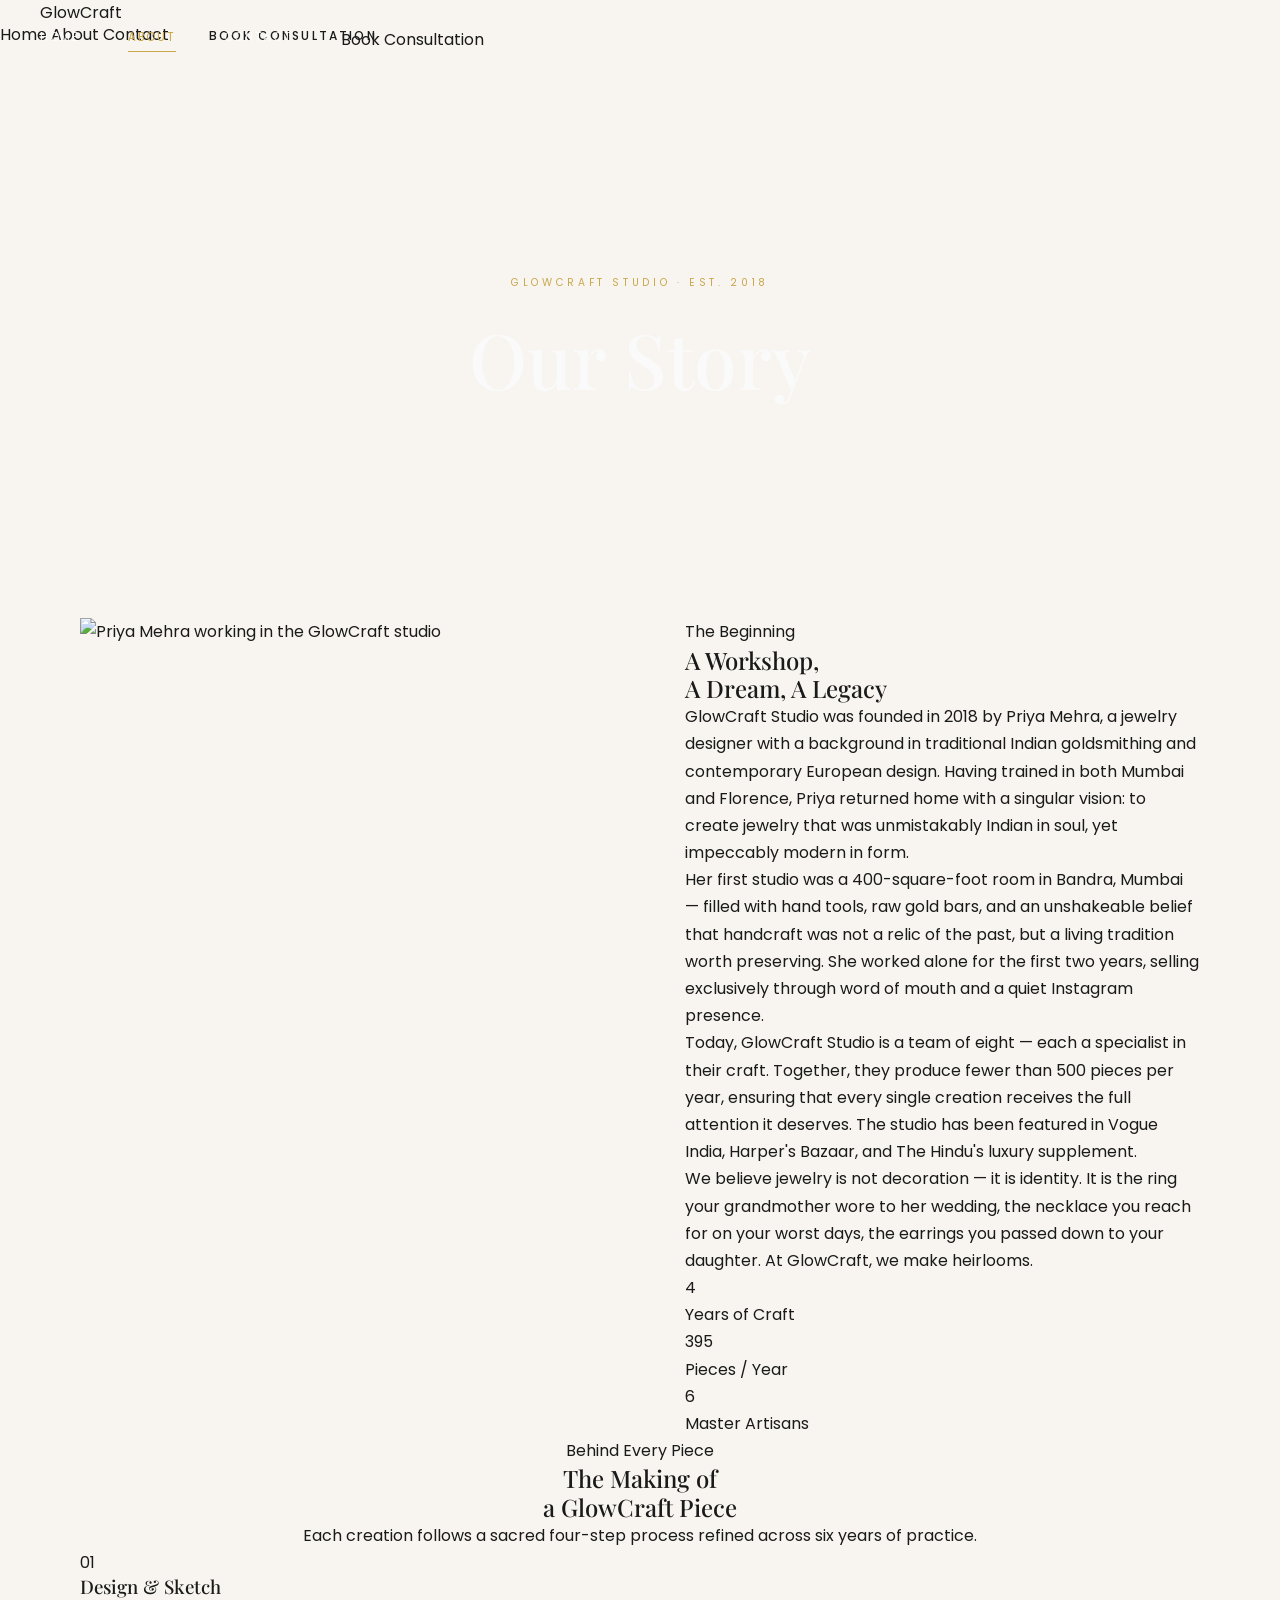
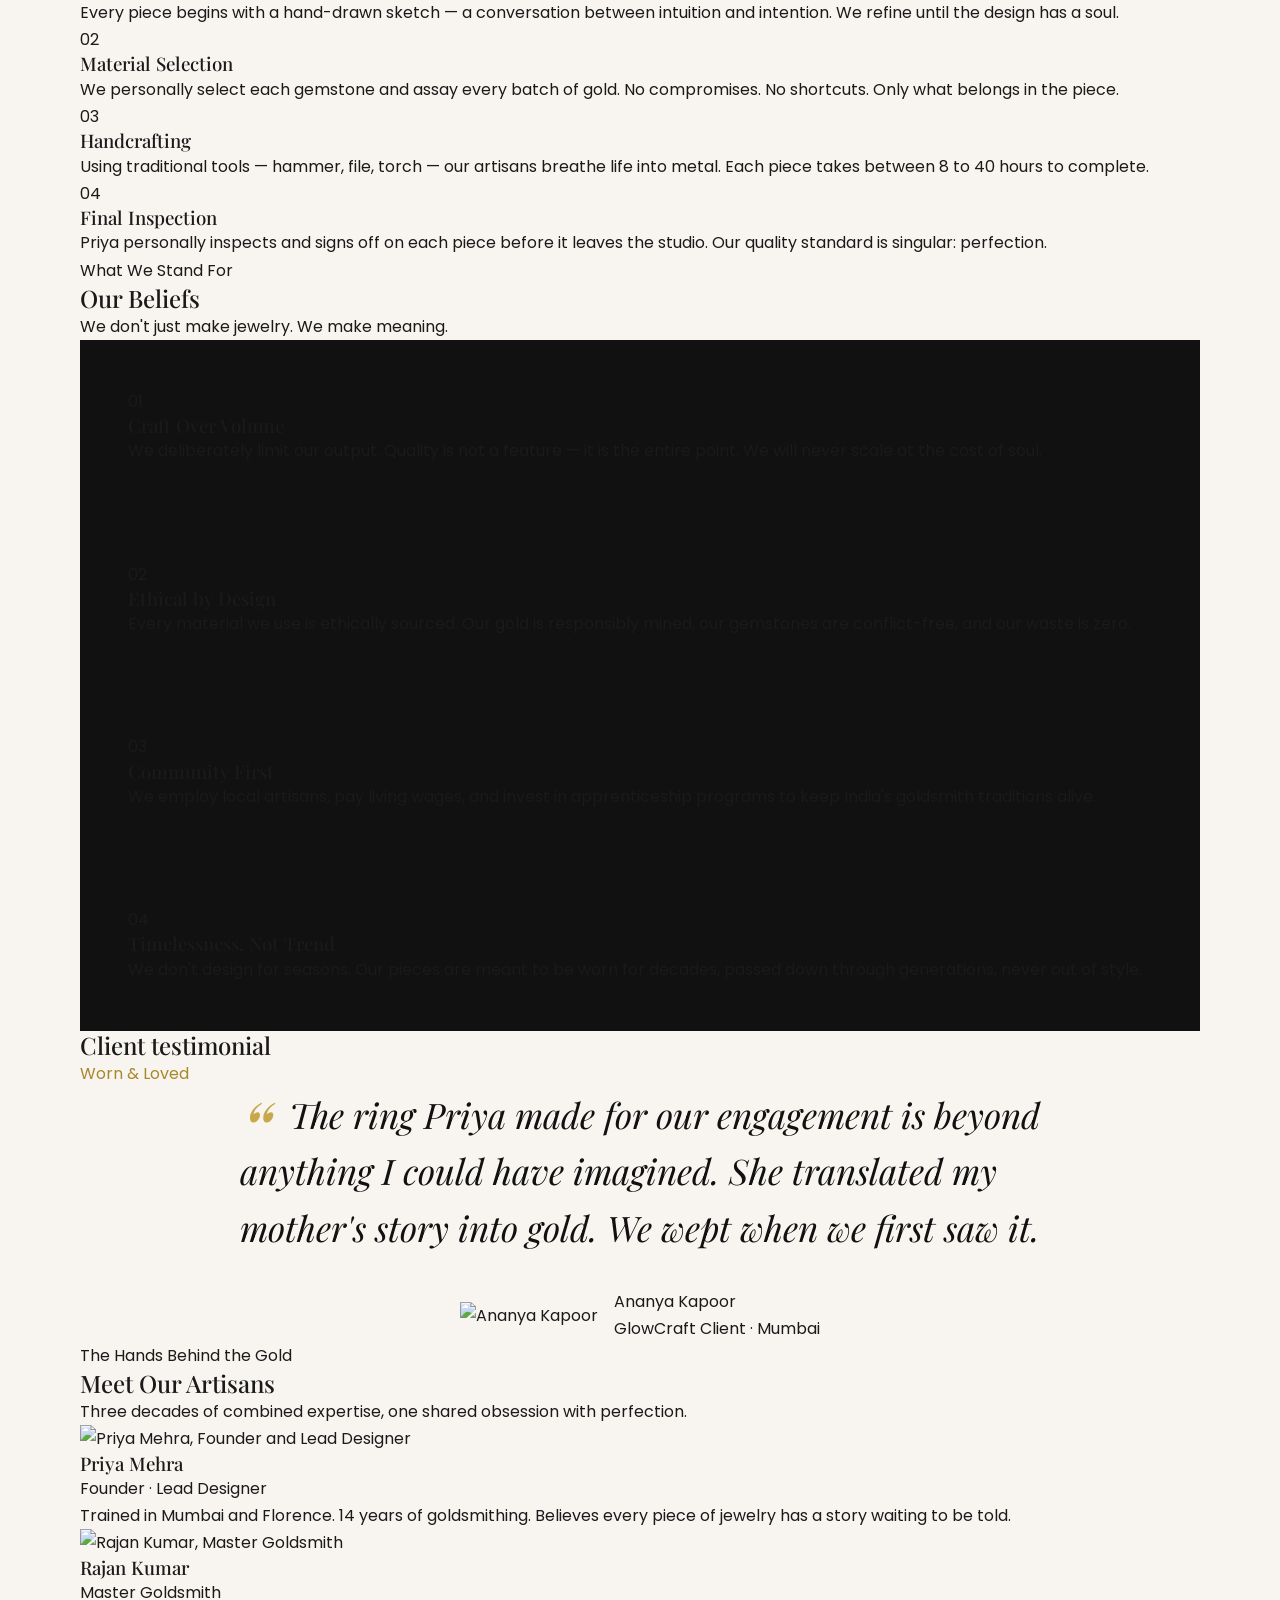
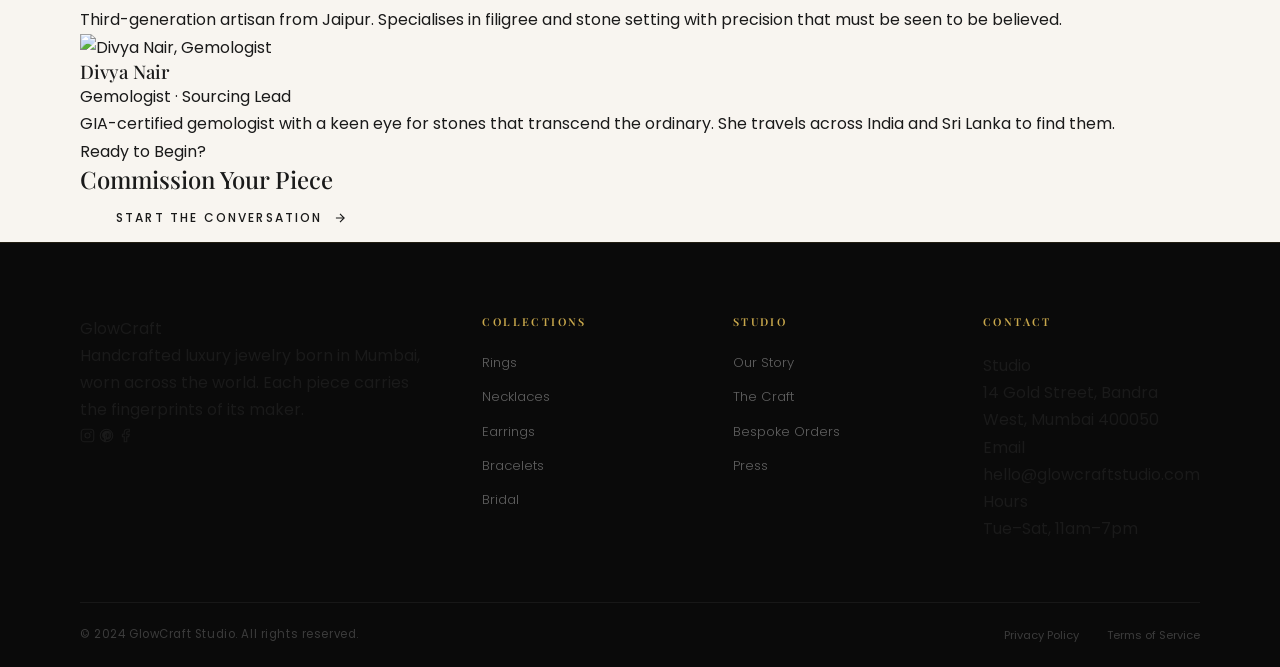
==== commit 70a28b44: "Update about.html" ====
--- a/about.html
+++ b/about.html
@@ -1,450 +1,286 @@
 <!DOCTYPE html>
 <html lang="en">
 <head>
-  <meta charset="UTF-8" />
-  <meta name="viewport" content="width=device-width, initial-scale=1.0" />
-  <meta name="description" content="The GlowCraft Studio story — handmade luxury jewelry born from passion and crafted by master artisans." />
+  <meta charset="UTF-8"/>
+  <meta name="viewport" content="width=device-width,initial-scale=1.0"/>
+  <meta name="description" content="GlowCraft Studio — Our story, craft process, and the artisans behind every handmade luxury jewelry piece."/>
   <title>About — GlowCraft Studio</title>
-  <link rel="preconnect" href="https://fonts.googleapis.com" />
-  <link rel="preconnect" href="https://fonts.gstatic.com" crossorigin />
-  <link href="https://fonts.googleapis.com/css2?family=Playfair+Display:ital,wght@0,400;0,500;0,600;0,700;1,400;1,500&family=Poppins:wght@200;300;400;500;600&display=swap" rel="stylesheet" />
-  <link rel="stylesheet" href="style.css" />
-
-  <style>
-    /* About-specific styles */
-    .about-team {
-      padding: var(--section-padding);
-      background: var(--off-white);
-    }
-
-    .team-grid {
-      display: grid;
-      grid-template-columns: repeat(3, 1fr);
-      gap: 32px;
-      margin-top: 60px;
-    }
-
-    .team-card {
-      text-align: center;
-    }
-
-    .team-img-wrap {
-      position: relative;
-      overflow: hidden;
-      border-radius: 2px;
-      margin-bottom: 24px;
-      aspect-ratio: 3/4;
-    }
-
-    .team-img-wrap img {
-      width: 100%;
-      height: 100%;
-      object-fit: cover;
-      transition: transform 0.7s cubic-bezier(0.25,0.46,0.45,0.94);
-      filter: grayscale(20%);
-    }
-
-    .team-card:hover .team-img-wrap img {
-      transform: scale(1.05);
-      filter: grayscale(0%);
-    }
-
-    .team-img-overlay {
-      position: absolute;
-      inset: 0;
-      background: linear-gradient(to top, rgba(0,0,0,0.4), transparent 55%);
-    }
-
-    .team-name {
-      font-family: var(--font-serif);
-      font-size: 1.15rem;
-      color: var(--dark);
-      margin-bottom: 6px;
-    }
-
-    .team-role {
-      font-size: 0.72rem;
-      letter-spacing: 0.18em;
-      text-transform: uppercase;
-      color: var(--gold);
-    }
-
-    .team-bio {
-      font-size: 0.8rem;
-      color: var(--grey);
-      line-height: 1.85;
-      margin-top: 12px;
-      font-weight: 300;
-    }
-
-    .about-process {
-      padding: var(--section-padding);
-      background: var(--charcoal);
-    }
-
-    .process-steps {
-      display: grid;
-      grid-template-columns: repeat(4, 1fr);
-      gap: 0;
-      margin-top: 60px;
-      position: relative;
-    }
-
-    .process-steps::before {
-      content: '';
-      position: absolute;
-      top: 28px;
-      left: 12%;
-      right: 12%;
-      height: 1px;
-      background: linear-gradient(90deg, transparent, rgba(201,168,76,0.4), transparent);
-    }
-
-    .process-step {
-      text-align: center;
-      padding: 0 20px;
-      position: relative;
-    }
-
-    .step-num {
-      width: 56px;
-      height: 56px;
-      border-radius: 50%;
-      border: 1px solid rgba(201,168,76,0.35);
-      display: flex;
-      align-items: center;
-      justify-content: center;
-      margin: 0 auto 24px;
-      font-family: var(--font-serif);
-      font-size: 1.1rem;
-      color: var(--gold);
-      background: var(--charcoal);
-      position: relative;
-      z-index: 1;
-    }
-
-    .step-title {
-      font-family: var(--font-serif);
-      font-size: 1rem;
-      color: var(--white);
-      margin-bottom: 12px;
-    }
-
-    .step-desc {
-      font-size: 0.78rem;
-      color: rgba(255,255,255,0.35);
-      line-height: 1.85;
-      font-weight: 300;
-    }
-
-    .sr-only {
-      position: absolute; width: 1px; height: 1px;
-      padding: 0; margin: -1px; overflow: hidden;
-      clip: rect(0,0,0,0); white-space: nowrap; border: 0;
-    }
-
-    @media (max-width: 768px) {
-      .team-grid { grid-template-columns: 1fr; max-width: 360px; margin: 60px auto 0; }
-      .process-steps { grid-template-columns: repeat(2, 1fr); gap: 40px; }
-      .process-steps::before { display: none; }
-    }
-  </style>
+  <link rel="preconnect" href="https://fonts.googleapis.com"/>
+  <link rel="preconnect" href="https://fonts.gstatic.com" crossorigin/>
+  <link href="https://fonts.googleapis.com/css2?family=Playfair+Display:ital,wght@0,400;0,500;0,600;0,700;0,900;1,400;1,600&family=Poppins:wght@200;300;400;500;600&family=Cormorant+Garamond:ital,wght@0,300;0,400;1,300;1,400&display=swap" rel="stylesheet"/>
+  <link rel="stylesheet" href="style.css"/>
 </head>
 <body>
 
-  <!-- ─── Navbar ─── -->
-  <nav class="navbar light-nav" role="navigation" aria-label="Main navigation">
-    <a href="index.html" class="logo" aria-label="GlowCraft Studio home">
-      Glow<span>Craft</span>
-    </a>
+<div class="scroll-progress" aria-hidden="true"></div>
+<div class="cursor-dot" aria-hidden="true"></div>
+<div class="cursor-ring" aria-hidden="true"></div>
+
+<!-- ═══════════════════════════════════ NAVBAR ═══════════════════════════════════ -->
+<nav class="navbar nav-light" role="navigation" aria-label="Main navigation">
+  <div class="nav-inner">
+    <a href="index.html" class="nav-logo" aria-label="GlowCraft Studio home">Glow<span class="logo-accent">Craft</span></a>
     <div class="nav-links" role="menubar">
       <a href="index.html" class="nav-link" role="menuitem">Home</a>
       <a href="about.html" class="nav-link active" role="menuitem" aria-current="page">About</a>
       <a href="contact.html" class="nav-link" role="menuitem">Contact</a>
-      <a href="contact.html" class="nav-cta">Book a Consultation</a>
-    </div>
-    <button class="menu-toggle" aria-label="Open menu" aria-expanded="false">
+      <a href="contact.html" class="nav-book"><span>Book Consultation</span></a>
+    </div>
+    <button class="hamburger" aria-label="Toggle menu" aria-expanded="false">
       <span></span><span></span><span></span>
     </button>
-  </nav>
-
-  <!-- Mobile Nav -->
-  <div class="mobile-nav-overlay" aria-hidden="true"></div>
-  <div class="mobile-nav" role="dialog" aria-label="Mobile navigation" aria-modal="true">
-    <a href="index.html" class="mobile-nav-link">Home</a>
-    <a href="about.html" class="mobile-nav-link">About</a>
-    <a href="contact.html" class="mobile-nav-link">Contact</a>
-    <a href="contact.html" class="btn btn-outline-gold" style="margin-top:12px"><span>Book a Consultation</span></a>
-  </div>
-
-  <!-- ─── Page Hero ─── -->
-  <section class="page-hero" aria-label="About page hero">
-    <div class="page-hero-bg" style="background-image: url('https://images.unsplash.com/photo-1549465220-1a8b9238cd48?w=1800&q=80');" role="img" aria-label="Artisan hands working on jewelry"></div>
-    <div class="page-hero-content">
-      <span class="page-hero-eyebrow">GlowCraft Studio · Est. 2018</span>
-      <h1 class="page-hero-title">Our Story</h1>
-      <div class="page-hero-divider" aria-hidden="true"></div>
-    </div>
-  </section>
-
-  <!-- ─── Brand Story ─── -->
-  <section class="about-story" aria-labelledby="story-heading">
-    <div class="container">
-      <div class="about-story-grid">
-
-        <div class="about-story-text">
-          <span class="section-label reveal">The Beginning</span>
-          <h2 class="section-title reveal reveal-delay-1" id="story-heading">A Workshop,<br>A Dream, A Legacy</h2>
-
-          <p class="reveal reveal-delay-2">GlowCraft Studio was founded in 2018 by Priya Mehra, a jewelry designer with a background in traditional Indian goldsmithing and contemporary European design. Having trained in both Mumbai and Florence, Priya returned home with a singular vision: to create jewelry that was unmistakably Indian in soul, yet impeccably modern in form.</p>
-
-          <p class="reveal reveal-delay-2">Her first studio was a 400-square-foot room in Bandra, Mumbai — filled with hand tools, raw gold bars, and an unshakeable belief that handcraft was not a relic of the past, but a living tradition worth preserving. She worked alone for the first two years, selling exclusively through word of mouth and a quiet Instagram presence.</p>
-
-          <p class="reveal reveal-delay-3">Today, GlowCraft Studio is a team of eight — each a specialist in their craft. Together, they produce fewer than 500 pieces per year, ensuring that every single creation receives the full attention it deserves. The studio has been featured in Vogue India, Harper's Bazaar, and The Hindu's luxury supplement.</p>
-
-          <p class="reveal reveal-delay-3">We believe jewelry is not decoration — it is identity. It is the ring your grandmother wore to her wedding, the necklace you reach for on your worst days, the earrings you passed down to your daughter. At GlowCraft, we make heirlooms.</p>
-
-          <div class="reveal" style="margin-top: 40px; display: flex; gap: 48px; flex-wrap: wrap;">
-            <div>
-              <div style="font-family: var(--font-serif); font-size: 2.5rem; color: var(--gold); font-weight:600" data-count="6">0</div>
-              <div style="font-size:0.68rem; letter-spacing:0.18em; text-transform:uppercase; color:var(--grey); margin-top:4px">Years of Craft</div>
-            </div>
-            <div>
-              <div style="font-family: var(--font-serif); font-size: 2.5rem; color: var(--gold); font-weight:600" data-count="500">0</div>
-              <div style="font-size:0.68rem; letter-spacing:0.18em; text-transform:uppercase; color:var(--grey); margin-top:4px">Pieces / Year</div>
-            </div>
-            <div>
-              <div style="font-family: var(--font-serif); font-size: 2.5rem; color: var(--gold); font-weight:600" data-count="8">0</div>
-              <div style="font-size:0.68rem; letter-spacing:0.18em; text-transform:uppercase; color:var(--grey); margin-top:4px">Master Artisans</div>
-            </div>
+  </div>
+</nav>
+
+<div class="drawer-overlay" aria-hidden="true"></div>
+<div class="mobile-drawer" role="dialog" aria-label="Navigation" aria-modal="true">
+  <a href="index.html" class="drawer-link">Home</a>
+  <a href="about.html" class="drawer-link">About</a>
+  <a href="contact.html" class="drawer-link">Contact</a>
+  <a href="contact.html" class="btn btn-ghost" style="margin-top:12px"><span class="btn-text">Book Consultation</span></a>
+</div>
+
+<!-- ═══════════════════════════════════ PAGE HERO ═══════════════════════════════════ -->
+<section class="page-hero" aria-label="About page hero">
+  <div class="page-hero-bg" style="background-image:url('https://images.unsplash.com/photo-1549465220-1a8b9238cd48?w=1800&q=80')" role="img" aria-label="Artisan hands working on jewelry"></div>
+  <div class="page-hero-overlay" aria-hidden="true"></div>
+  <div class="page-hero-content">
+    <span class="page-hero-eyebrow">GlowCraft Studio · Est. 2018</span>
+    <h1 class="page-hero-title">Our Story</h1>
+    <div class="page-hero-bar" aria-hidden="true"></div>
+  </div>
+</section>
+
+<!-- ═══════════════════════════════════ BRAND STORY ═══════════════════════════════════ -->
+<section class="section bg-dark" aria-labelledby="story-heading">
+  <div class="container">
+    <div class="about-story-grid">
+
+      <div class="about-sticky" data-reveal="left">
+        <img class="about-img" src="https://images.unsplash.com/photo-1584448097764-374f81551427?w=900&q=80" alt="Priya Mehra working in the GlowCraft studio" loading="lazy"/>
+      </div>
+
+      <div class="about-text" data-reveal="right">
+        <span class="eyebrow">The Beginning</span>
+        <h2 class="display-title" id="story-heading">A Workshop,<br>A Dream, A Legacy</h2>
+        <div class="gold-line"></div>
+
+        <p>GlowCraft Studio was founded in 2018 by Priya Mehra, a jewelry designer with a background in traditional Indian goldsmithing and contemporary European design. Having trained in both Mumbai and Florence, Priya returned home with a singular vision: to create jewelry that was unmistakably Indian in soul, yet impeccably modern in form.</p>
+
+        <p>Her first studio was a 400-square-foot room in Bandra, Mumbai — filled with hand tools, raw gold bars, and an unshakeable belief that handcraft was not a relic of the past, but a living tradition worth preserving. She worked alone for the first two years, selling exclusively through word of mouth and a quiet Instagram presence.</p>
+
+        <p>Today, GlowCraft Studio is a team of eight — each a specialist in their craft. Together, they produce fewer than 500 pieces per year, ensuring that every single creation receives the full attention it deserves. The studio has been featured in Vogue India, Harper's Bazaar, and The Hindu's luxury supplement.</p>
+
+        <p>We believe jewelry is not decoration — it is identity. It is the ring your grandmother wore to her wedding, the necklace you reach for on your worst days, the earrings you passed down to your daughter. At GlowCraft, we make heirlooms.</p>
+
+        <div class="about-stats-row">
+          <div>
+            <div class="about-stat-num" data-count="6">0</div>
+            <div class="about-stat-lbl">Years of Craft</div>
           </div>
-        </div>
-
-        <div class="about-story-img reveal">
-          <img src="https://images.unsplash.com/photo-1584448097764-374f81551427?w=800&q=80" alt="Priya Mehra working in the GlowCraft studio" loading="lazy" />
-        </div>
-      </div>
-    </div>
-  </section>
-
-  <!-- ─── The Process ─── -->
-  <section class="about-process" aria-labelledby="process-heading">
-    <div class="container">
-      <div class="values-intro reveal">
-        <span class="section-label">Behind Every Piece</span>
-        <h2 class="section-title" id="process-heading" style="color:var(--white)">The Making of<br>a GlowCraft Piece</h2>
-        <p class="section-subtitle" style="color:rgba(255,255,255,0.4); margin:0 auto;">Each creation follows a sacred four-step process refined across six years of practice.</p>
-      </div>
-
-      <div class="process-steps">
-        <div class="process-step reveal">
-          <div class="step-num" aria-hidden="true">01</div>
-          <h3 class="step-title">Design & Sketch</h3>
-          <p class="step-desc">Every piece begins with a hand-drawn sketch — a conversation between intuition and intention. We refine until the design has a soul.</p>
-        </div>
-        <div class="process-step reveal reveal-delay-1">
-          <div class="step-num" aria-hidden="true">02</div>
-          <h3 class="step-title">Material Selection</h3>
-          <p class="step-desc">We personally select each gemstone and assay every batch of gold. No compromises. No shortcuts. Only what belongs in the piece.</p>
-        </div>
-        <div class="process-step reveal reveal-delay-2">
-          <div class="step-num" aria-hidden="true">03</div>
-          <h3 class="step-title">Handcrafting</h3>
-          <p class="step-desc">Using traditional tools — hammer, file, torch — our artisans breathe life into metal. Each piece takes between 8 to 40 hours to complete.</p>
-        </div>
-        <div class="process-step reveal reveal-delay-3">
-          <div class="step-num" aria-hidden="true">04</div>
-          <h3 class="step-title">Final Inspection</h3>
-          <p class="step-desc">Priya personally inspects and signs off on each piece before it leaves the studio. Our quality standard is singular: perfection.</p>
-        </div>
-      </div>
-    </div>
-  </section>
-
-  <!-- ─── Mission & Values ─── -->
-  <section style="padding: var(--section-padding); background: var(--off-white);" aria-labelledby="mission-heading">
-    <div class="container">
-      <div class="values-intro reveal" style="text-align:left; margin-bottom:60px;">
-        <span class="section-label">What We Stand For</span>
-        <h2 class="section-title" id="mission-heading">Our Beliefs</h2>
-        <p class="section-subtitle">We don't just make jewelry. We make meaning.</p>
-      </div>
-
-      <div class="about-mission-grid">
-        <div class="mission-card reveal">
-          <div class="mission-card-num" aria-hidden="true">01</div>
-          <h3 class="mission-card-title">Craft Over Volume</h3>
-          <p class="mission-card-text">We deliberately limit our output. Quality is not a feature — it is the entire point. We will never scale at the cost of soul.</p>
-        </div>
-        <div class="mission-card reveal reveal-delay-1">
-          <div class="mission-card-num" aria-hidden="true">02</div>
-          <h3 class="mission-card-title">Ethical by Design</h3>
-          <p class="mission-card-text">Every material we use is ethically sourced. Our gold is responsibly mined, our gemstones are conflict-free, and our waste is zero.</p>
-        </div>
-        <div class="mission-card reveal reveal-delay-2">
-          <div class="mission-card-num" aria-hidden="true">03</div>
-          <h3 class="mission-card-title">Community First</h3>
-          <p class="mission-card-text">We employ local artisans, pay living wages, and invest in apprenticeship programs to keep India's goldsmith traditions alive.</p>
-        </div>
-        <div class="mission-card reveal reveal-delay-3">
-          <div class="mission-card-num" aria-hidden="true">04</div>
-          <h3 class="mission-card-title">Timelessness, Not Trend</h3>
-          <p class="mission-card-text">We don't design for seasons. Our pieces are meant to be worn for decades, passed down through generations, never out of style.</p>
-        </div>
-      </div>
-    </div>
-  </section>
-
-  <!-- ─── Testimonial ─── -->
-  <section class="testimonial" aria-labelledby="testimonial-heading">
-    <div class="container">
-      <h2 class="sr-only" id="testimonial-heading">What our clients say</h2>
-      <span class="section-label reveal">Worn & Loved</span>
-      <blockquote class="testimonial-quote reveal reveal-delay-1">
-        The ring Priya made for our engagement is beyond anything I could have imagined. She translated my mother's story into gold. We wept when we first saw it.
-      </blockquote>
-      <div class="testimonial-author reveal reveal-delay-2">
-        <img src="https://images.unsplash.com/photo-1531746020798-e6953c6e8e04?w=100&q=80" alt="Ananya Kapoor portrait" class="testimonial-author-img" loading="lazy" />
-        <div class="testimonial-author-info">
-          <div class="name">Ananya Kapoor</div>
-          <div class="role">GlowCraft Client · Mumbai</div>
-        </div>
-      </div>
-    </div>
-  </section>
-
-  <!-- ─── Team ─── -->
-  <section class="about-team" aria-labelledby="team-heading">
-    <div class="container">
-      <div class="values-intro reveal" style="text-align:left">
-        <span class="section-label">The Hands Behind the Gold</span>
-        <h2 class="section-title" id="team-heading">Meet Our Artisans</h2>
-        <p class="section-subtitle">Three decades of combined expertise, one shared obsession with perfection.</p>
-      </div>
-
-      <div class="team-grid">
-        <article class="team-card reveal">
-          <div class="team-img-wrap">
-            <img src="https://images.unsplash.com/photo-1531746020798-e6953c6e8e04?w=500&q=80" alt="Priya Mehra, Founder and Lead Designer" loading="lazy" />
-            <div class="team-img-overlay" aria-hidden="true"></div>
+          <div>
+            <div class="about-stat-num" data-count="500">0</div>
+            <div class="about-stat-lbl">Pieces / Year</div>
           </div>
-          <h3 class="team-name">Priya Mehra</h3>
-          <p class="team-role">Founder · Lead Designer</p>
-          <p class="team-bio">Trained in Mumbai and Florence. 14 years of goldsmithing experience. Believes every piece of jewelry has a story waiting to be told.</p>
-        </article>
-
-        <article class="team-card reveal reveal-delay-1">
-          <div class="team-img-wrap">
-            <img src="https://images.unsplash.com/photo-1507003211169-0a1dd7228f2d?w=500&q=80" alt="Rajan Kumar, Master Goldsmith" loading="lazy" />
-            <div class="team-img-overlay" aria-hidden="true"></div>
+          <div>
+            <div class="about-stat-num" data-count="8">0</div>
+            <div class="about-stat-lbl">Master Artisans</div>
           </div>
-          <h3 class="team-name">Rajan Kumar</h3>
-          <p class="team-role">Master Goldsmith</p>
-          <p class="team-bio">Third-generation artisan from Jaipur. Specialises in filigree and stone setting with a precision that must be seen to be believed.</p>
-        </article>
-
-        <article class="team-card reveal reveal-delay-2">
-          <div class="team-img-wrap">
-            <img src="https://images.unsplash.com/photo-1438761681033-6461ffad8d80?w=500&q=80" alt="Divya Nair, Gemologist and Sourcing Lead" loading="lazy" />
-            <div class="team-img-overlay" aria-hidden="true"></div>
-          </div>
-          <h3 class="team-name">Divya Nair</h3>
-          <p class="team-role">Gemologist · Sourcing Lead</p>
-          <p class="team-bio">GIA-certified gemologist with a keen eye for stones that transcend the ordinary. She travels across India and Sri Lanka to find them.</p>
-        </article>
-      </div>
-    </div>
-  </section>
-
-  <!-- ─── CTA Banner ─── -->
-  <section style="padding: 80px 0; background: var(--gold); text-align:center;" aria-labelledby="cta-heading">
-    <div class="container">
-      <span style="font-size:0.65rem; letter-spacing:0.3em; text-transform:uppercase; color:rgba(0,0,0,0.55); display:block; margin-bottom:16px;" class="reveal">Ready to Begin?</span>
-      <h2 style="font-family:var(--font-serif); font-size:clamp(1.8rem,4vw,3rem); color:var(--black); margin-bottom:32px;" class="reveal reveal-delay-1" id="cta-heading">Commission Your Piece</h2>
-      <a href="contact.html" class="btn reveal reveal-delay-2" style="background:var(--black); color:var(--white);">
-        <span>Start the Conversation</span>
-        <svg width="14" height="14" viewBox="0 0 24 24" fill="none" stroke="currentColor" stroke-width="2" aria-hidden="true"><line x1="5" y1="12" x2="19" y2="12"></line><polyline points="12 5 19 12 12 19"></polyline></svg>
-      </a>
-    </div>
-  </section>
-
-  <!-- ─── Footer ─── -->
-  <footer role="contentinfo">
-    <div class="container">
-      <div class="footer-grid">
-        <div class="footer-brand">
-          <a href="index.html" class="logo">Glow<span>Craft</span></a>
-          <p class="footer-brand-text">Handcrafted luxury jewelry born in Mumbai, worn across the world. Each piece carries the fingerprints of its maker.</p>
-          <div class="social-links" aria-label="Social media links">
-            <a href="#" class="social-link" aria-label="Instagram">
-              <svg width="15" height="15" viewBox="0 0 24 24" fill="none" stroke="currentColor" stroke-width="1.8" aria-hidden="true"><rect x="2" y="2" width="20" height="20" rx="5" ry="5"></rect><circle cx="12" cy="12" r="4"></circle><circle cx="17.5" cy="6.5" r="0.5" fill="currentColor"></circle></svg>
-            </a>
-            <a href="#" class="social-link" aria-label="Pinterest">
-              <svg width="15" height="15" viewBox="0 0 24 24" fill="none" stroke="currentColor" stroke-width="1.8" aria-hidden="true"><path d="M12 2C6.48 2 2 6.48 2 12c0 4.24 2.65 7.86 6.39 9.29-.09-.78-.17-1.98.03-2.82.19-.77 1.26-5.33 1.26-5.33s-.32-.64-.32-1.59c0-1.49.86-2.6 1.93-2.6.91 0 1.35.68 1.35 1.5 0 .91-.58 2.28-.88 3.55-.25 1.06.53 1.92 1.57 1.92 1.88 0 3.15-2.4 3.15-5.24 0-2.16-1.46-3.78-4.1-3.78-2.99 0-4.85 2.23-4.85 4.72 0 .86.25 1.46.64 1.93.18.21.2.3.14.55-.05.17-.15.59-.19.75-.06.25-.25.34-.46.24-1.34-.55-1.96-2.02-1.96-3.67 0-2.73 2.32-6.01 6.93-6.01 3.71 0 6.16 2.69 6.16 5.58 0 3.81-2.11 6.67-5.22 6.67-1.04 0-2.03-.56-2.36-1.21l-.65 2.49c-.24.9-.87 2.03-1.29 2.72C10.68 21.94 11.33 22 12 22c5.52 0 10-4.48 10-10S17.52 2 12 2z"/></svg>
-            </a>
-            <a href="#" class="social-link" aria-label="Facebook">
-              <svg width="15" height="15" viewBox="0 0 24 24" fill="none" stroke="currentColor" stroke-width="1.8" aria-hidden="true"><path d="M18 2h-3a5 5 0 0 0-5 5v3H7v4h3v8h4v-8h3l1-4h-4V7a1 1 0 0 1 1-1h3z"></path></svg>
-            </a>
-          </div>
-        </div>
-
-        <div>
-          <h4 class="footer-col-title">Collections</h4>
-          <nav class="footer-links" aria-label="Collections">
-            <a href="#" class="footer-link">Rings</a>
-            <a href="#" class="footer-link">Necklaces</a>
-            <a href="#" class="footer-link">Earrings</a>
-            <a href="#" class="footer-link">Bracelets</a>
-            <a href="#" class="footer-link">Bridal</a>
-          </nav>
-        </div>
-
-        <div>
-          <h4 class="footer-col-title">Studio</h4>
-          <nav class="footer-links" aria-label="Studio pages">
-            <a href="about.html" class="footer-link">Our Story</a>
-            <a href="about.html" class="footer-link">The Craft</a>
-            <a href="contact.html" class="footer-link">Bespoke Orders</a>
-            <a href="#" class="footer-link">Press</a>
-          </nav>
-        </div>
-
-        <div>
-          <h4 class="footer-col-title">Contact</h4>
-          <div class="footer-contact-item">
-            <span class="footer-contact-label">Studio</span>
-            <span class="footer-contact-value">14 Gold Street, Bandra West, Mumbai 400050</span>
-          </div>
-          <div class="footer-contact-item">
-            <span class="footer-contact-label">Email</span>
-            <span class="footer-contact-value">hello@glowcraftstudio.com</span>
-          </div>
-        </div>
-      </div>
-
-      <div class="footer-bottom">
-        <p class="footer-copy">&copy; 2024 GlowCraft Studio. All rights reserved.</p>
-        <div class="footer-legal">
-          <a href="#">Privacy Policy</a>
-          <a href="#">Terms of Service</a>
-        </div>
-      </div>
-    </div>
-  </footer>
-
-  <script src="script.js"></script>
-  <script>
-    // About page: light navbar stays light on scroll
-    const nav = document.querySelector('.navbar');
-    window.addEventListener('scroll', () => {
-      if (window.scrollY > 60) {
-        nav.classList.add('scrolled');
-        nav.classList.remove('light-nav');
-      } else {
-        nav.classList.remove('scrolled');
-        nav.classList.add('light-nav');
-      }
-    }, { passive: true });
-  </script>
+        </div>
+      </div>
+
+    </div>
+  </div>
+</section>
+
+<!-- ═══════════════════════════════════ PROCESS ═══════════════════════════════════ -->
+<section class="section bg-darker" aria-labelledby="process-heading">
+  <div class="container">
+    <div style="text-align:center" data-reveal>
+      <span class="eyebrow" style="justify-content:center">Behind Every Piece</span>
+      <h2 class="display-title" id="process-heading" style="text-align:center">The Making of<br>a GlowCraft Piece</h2>
+      <div class="gold-line center"></div>
+      <p class="section-body" style="margin:0 auto;text-align:center">Each creation follows a sacred four-step process refined across six years of practice.</p>
+    </div>
+
+    <div class="process-grid">
+      <div class="process-step" data-reveal data-delay="1">
+        <div class="process-num" aria-hidden="true">01</div>
+        <div class="process-connector" aria-hidden="true"></div>
+        <h3 class="process-title">Design & Sketch</h3>
+        <p class="process-body">Every piece begins with a hand-drawn sketch — a conversation between intuition and intention. We refine until the design has a soul.</p>
+      </div>
+      <div class="process-step" data-reveal data-delay="2">
+        <div class="process-num" aria-hidden="true">02</div>
+        <div class="process-connector" aria-hidden="true"></div>
+        <h3 class="process-title">Material Selection</h3>
+        <p class="process-body">We personally select each gemstone and assay every batch of gold. No compromises. No shortcuts. Only what belongs in the piece.</p>
+      </div>
+      <div class="process-step" data-reveal data-delay="3">
+        <div class="process-num" aria-hidden="true">03</div>
+        <div class="process-connector" aria-hidden="true"></div>
+        <h3 class="process-title">Handcrafting</h3>
+        <p class="process-body">Using traditional tools — hammer, file, torch — our artisans breathe life into metal. Each piece takes between 8 to 40 hours to complete.</p>
+      </div>
+      <div class="process-step" data-reveal data-delay="4">
+        <div class="process-num" aria-hidden="true">04</div>
+        <h3 class="process-title">Final Inspection</h3>
+        <p class="process-body">Priya personally inspects and signs off on each piece before it leaves the studio. Our quality standard is singular: perfection.</p>
+      </div>
+    </div>
+  </div>
+</section>
+
+<!-- ═══════════════════════════════════ MISSION ═══════════════════════════════════ -->
+<section class="section bg-dark" aria-labelledby="mission-heading">
+  <div class="container">
+    <div data-reveal>
+      <span class="eyebrow">What We Stand For</span>
+      <h2 class="display-title" id="mission-heading">Our Beliefs</h2>
+      <div class="gold-line"></div>
+      <p class="section-body">We don't just make jewelry. We make meaning.</p>
+    </div>
+
+    <div class="mission-grid">
+      <div class="mission-card" data-reveal data-delay="1">
+        <div class="mission-num" aria-hidden="true">01</div>
+        <h3 class="mission-title">Craft Over Volume</h3>
+        <p class="mission-body">We deliberately limit our output. Quality is not a feature — it is the entire point. We will never scale at the cost of soul.</p>
+      </div>
+      <div class="mission-card" data-reveal data-delay="2">
+        <div class="mission-num" aria-hidden="true">02</div>
+        <h3 class="mission-title">Ethical by Design</h3>
+        <p class="mission-body">Every material we use is ethically sourced. Our gold is responsibly mined, our gemstones are conflict-free, and our waste is zero.</p>
+      </div>
+      <div class="mission-card" data-reveal data-delay="3">
+        <div class="mission-num" aria-hidden="true">03</div>
+        <h3 class="mission-title">Community First</h3>
+        <p class="mission-body">We employ local artisans, pay living wages, and invest in apprenticeship programs to keep India's goldsmith traditions alive.</p>
+      </div>
+      <div class="mission-card" data-reveal data-delay="4">
+        <div class="mission-num" aria-hidden="true">04</div>
+        <h3 class="mission-title">Timelessness, Not Trend</h3>
+        <p class="mission-body">We don't design for seasons. Our pieces are meant to be worn for decades, passed down through generations, never out of style.</p>
+      </div>
+    </div>
+  </div>
+</section>
+
+<!-- ═══════════════════════════════════ TESTIMONIAL ═══════════════════════════════════ -->
+<section class="testimonial-section" aria-labelledby="testimonial-heading">
+  <div class="container">
+    <h2 class="sr-only" id="testimonial-heading">Client testimonial</h2>
+    <span class="eyebrow" style="justify-content:center;color:#A8882A" data-reveal>Worn &amp; Loved</span>
+    <blockquote class="testimonial-quote" data-reveal data-delay="1">
+      The ring Priya made for our engagement is beyond anything I could have imagined. She translated my mother's story into gold. We wept when we first saw it.
+    </blockquote>
+    <div class="testimonial-author" data-reveal data-delay="2">
+      <img class="testimonial-avatar" src="https://images.unsplash.com/photo-1531746020798-e6953c6e8e04?w=120&q=80" alt="Ananya Kapoor" loading="lazy"/>
+      <div>
+        <div class="testimonial-name">Ananya Kapoor</div>
+        <div class="testimonial-role">GlowCraft Client · Mumbai</div>
+      </div>
+    </div>
+  </div>
+</section>
+
+<!-- ═══════════════════════════════════ TEAM ═══════════════════════════════════ -->
+<section class="section bg-dark" aria-labelledby="team-heading">
+  <div class="container">
+    <div data-reveal>
+      <span class="eyebrow">The Hands Behind the Gold</span>
+      <h2 class="display-title" id="team-heading">Meet Our Artisans</h2>
+      <div class="gold-line"></div>
+      <p class="section-body">Three decades of combined expertise, one shared obsession with perfection.</p>
+    </div>
+
+    <div class="team-grid">
+      <article class="team-card" data-reveal data-delay="1">
+        <div class="team-img-wrap">
+          <img src="https://images.unsplash.com/photo-1531746020798-e6953c6e8e04?w=600&q=80" alt="Priya Mehra, Founder and Lead Designer" loading="lazy"/>
+          <div class="team-overlay" aria-hidden="true"></div>
+        </div>
+        <h3 class="team-name">Priya Mehra</h3>
+        <p class="team-role">Founder · Lead Designer</p>
+        <p class="team-bio">Trained in Mumbai and Florence. 14 years of goldsmithing. Believes every piece of jewelry has a story waiting to be told.</p>
+      </article>
+      <article class="team-card" data-reveal data-delay="2">
+        <div class="team-img-wrap">
+          <img src="https://images.unsplash.com/photo-1507003211169-0a1dd7228f2d?w=600&q=80" alt="Rajan Kumar, Master Goldsmith" loading="lazy"/>
+          <div class="team-overlay" aria-hidden="true"></div>
+        </div>
+        <h3 class="team-name">Rajan Kumar</h3>
+        <p class="team-role">Master Goldsmith</p>
+        <p class="team-bio">Third-generation artisan from Jaipur. Specialises in filigree and stone setting with precision that must be seen to be believed.</p>
+      </article>
+      <article class="team-card" data-reveal data-delay="3">
+        <div class="team-img-wrap">
+          <img src="https://images.unsplash.com/photo-1438761681033-6461ffad8d80?w=600&q=80" alt="Divya Nair, Gemologist" loading="lazy"/>
+          <div class="team-overlay" aria-hidden="true"></div>
+        </div>
+        <h3 class="team-name">Divya Nair</h3>
+        <p class="team-role">Gemologist · Sourcing Lead</p>
+        <p class="team-bio">GIA-certified gemologist with a keen eye for stones that transcend the ordinary. She travels across India and Sri Lanka to find them.</p>
+      </article>
+    </div>
+  </div>
+</section>
+
+<!-- ═══════════════════════════════════ CTA ═══════════════════════════════════ -->
+<div class="cta-banner" aria-labelledby="cta-heading">
+  <div class="container" style="position:relative;z-index:1">
+    <span class="eyebrow cta-eyebrow" style="justify-content:center" data-reveal>Ready to Begin?</span>
+    <h2 class="cta-title" id="cta-heading" data-reveal data-delay="1">Commission Your Piece</h2>
+    <a href="contact.html" class="btn btn-dark" data-reveal data-delay="2">
+      <span class="btn-text">Start the Conversation</span>
+      <svg width="14" height="14" viewBox="0 0 24 24" fill="none" stroke="currentColor" stroke-width="2" aria-hidden="true"><line x1="5" y1="12" x2="19" y2="12"/><polyline points="12 5 19 12 12 19"/></svg>
+    </a>
+  </div>
+</div>
+
+<!-- ═══════════════════════════════════ FOOTER ═══════════════════════════════════ -->
+<footer role="contentinfo">
+  <div class="container">
+    <div class="footer-grid">
+      <div>
+        <a href="index.html" class="footer-logo">Glow<span class="logo-accent">Craft</span></a>
+        <p class="footer-desc">Handcrafted luxury jewelry born in Mumbai, worn across the world. Each piece carries the fingerprints of its maker.</p>
+        <div class="footer-socials" aria-label="Social media links">
+          <a href="#" class="footer-social" aria-label="Instagram"><svg width="15" height="15" viewBox="0 0 24 24" fill="none" stroke="currentColor" stroke-width="1.8" aria-hidden="true"><rect x="2" y="2" width="20" height="20" rx="5"/><circle cx="12" cy="12" r="4"/><circle cx="17.5" cy="6.5" r="0.5" fill="currentColor"/></svg></a>
+          <a href="#" class="footer-social" aria-label="Pinterest"><svg width="15" height="15" viewBox="0 0 24 24" fill="none" stroke="currentColor" stroke-width="1.8" aria-hidden="true"><path d="M12 2C6.48 2 2 6.48 2 12c0 4.24 2.65 7.86 6.39 9.29-.09-.78-.17-1.98.03-2.82.19-.77 1.26-5.33 1.26-5.33s-.32-.64-.32-1.59c0-1.49.86-2.6 1.93-2.6.91 0 1.35.68 1.35 1.5 0 .91-.58 2.28-.88 3.55-.25 1.06.53 1.92 1.57 1.92 1.88 0 3.15-2.4 3.15-5.24 0-2.16-1.46-3.78-4.1-3.78-2.99 0-4.85 2.23-4.85 4.72 0 .86.25 1.46.64 1.93.18.21.2.3.14.55-.05.17-.15.59-.19.75-.06.25-.25.34-.46.24-1.34-.55-1.96-2.02-1.96-3.67 0-2.73 2.32-6.01 6.93-6.01 3.71 0 6.16 2.69 6.16 5.58 0 3.81-2.11 6.67-5.22 6.67-1.04 0-2.03-.56-2.36-1.21l-.65 2.49c-.24.9-.87 2.03-1.29 2.72C10.68 21.94 11.33 22 12 22c5.52 0 10-4.48 10-10S17.52 2 12 2z"/></svg></a>
+          <a href="#" class="footer-social" aria-label="Facebook"><svg width="15" height="15" viewBox="0 0 24 24" fill="none" stroke="currentColor" stroke-width="1.8" aria-hidden="true"><path d="M18 2h-3a5 5 0 0 0-5 5v3H7v4h3v8h4v-8h3l1-4h-4V7a1 1 0 0 1 1-1h3z"/></svg></a>
+        </div>
+      </div>
+      <div>
+        <h4 class="footer-col-title">Collections</h4>
+        <nav class="footer-links" aria-label="Collections"><a href="#" class="footer-link">Rings</a><a href="#" class="footer-link">Necklaces</a><a href="#" class="footer-link">Earrings</a><a href="#" class="footer-link">Bracelets</a><a href="#" class="footer-link">Bridal</a></nav>
+      </div>
+      <div>
+        <h4 class="footer-col-title">Studio</h4>
+        <nav class="footer-links" aria-label="Studio pages"><a href="about.html" class="footer-link">Our Story</a><a href="about.html" class="footer-link">The Craft</a><a href="contact.html" class="footer-link">Bespoke Orders</a><a href="#" class="footer-link">Press</a></nav>
+      </div>
+      <div>
+        <h4 class="footer-col-title">Contact</h4>
+        <div class="footer-ci"><div class="footer-ci-lbl">Studio</div><div class="footer-ci-val">14 Gold Street, Bandra West, Mumbai 400050</div></div>
+        <div class="footer-ci"><div class="footer-ci-lbl">Email</div><div class="footer-ci-val">hello@glowcraftstudio.com</div></div>
+        <div class="footer-ci"><div class="footer-ci-lbl">Hours</div><div class="footer-ci-val">Tue–Sat, 11am–7pm</div></div>
+      </div>
+    </div>
+    <div class="footer-bottom">
+      <p class="footer-copy">&copy; 2024 GlowCraft Studio. All rights reserved.</p>
+      <div class="footer-legal"><a href="#">Privacy Policy</a><a href="#">Terms of Service</a></div>
+    </div>
+  </div>
+</footer>
+
+<script src="script.js"></script>
+<script>
+  // About: nav scrolls between light and dark
+  const nav = document.querySelector('.navbar');
+  window.addEventListener('scroll', () => {
+    if (window.scrollY > 80) { nav.classList.add('scrolled'); nav.classList.remove('nav-light'); }
+    else { nav.classList.remove('scrolled'); nav.classList.add('nav-light'); }
+  }, { passive: true });
+</script>
 </body>
-</html>+</html>
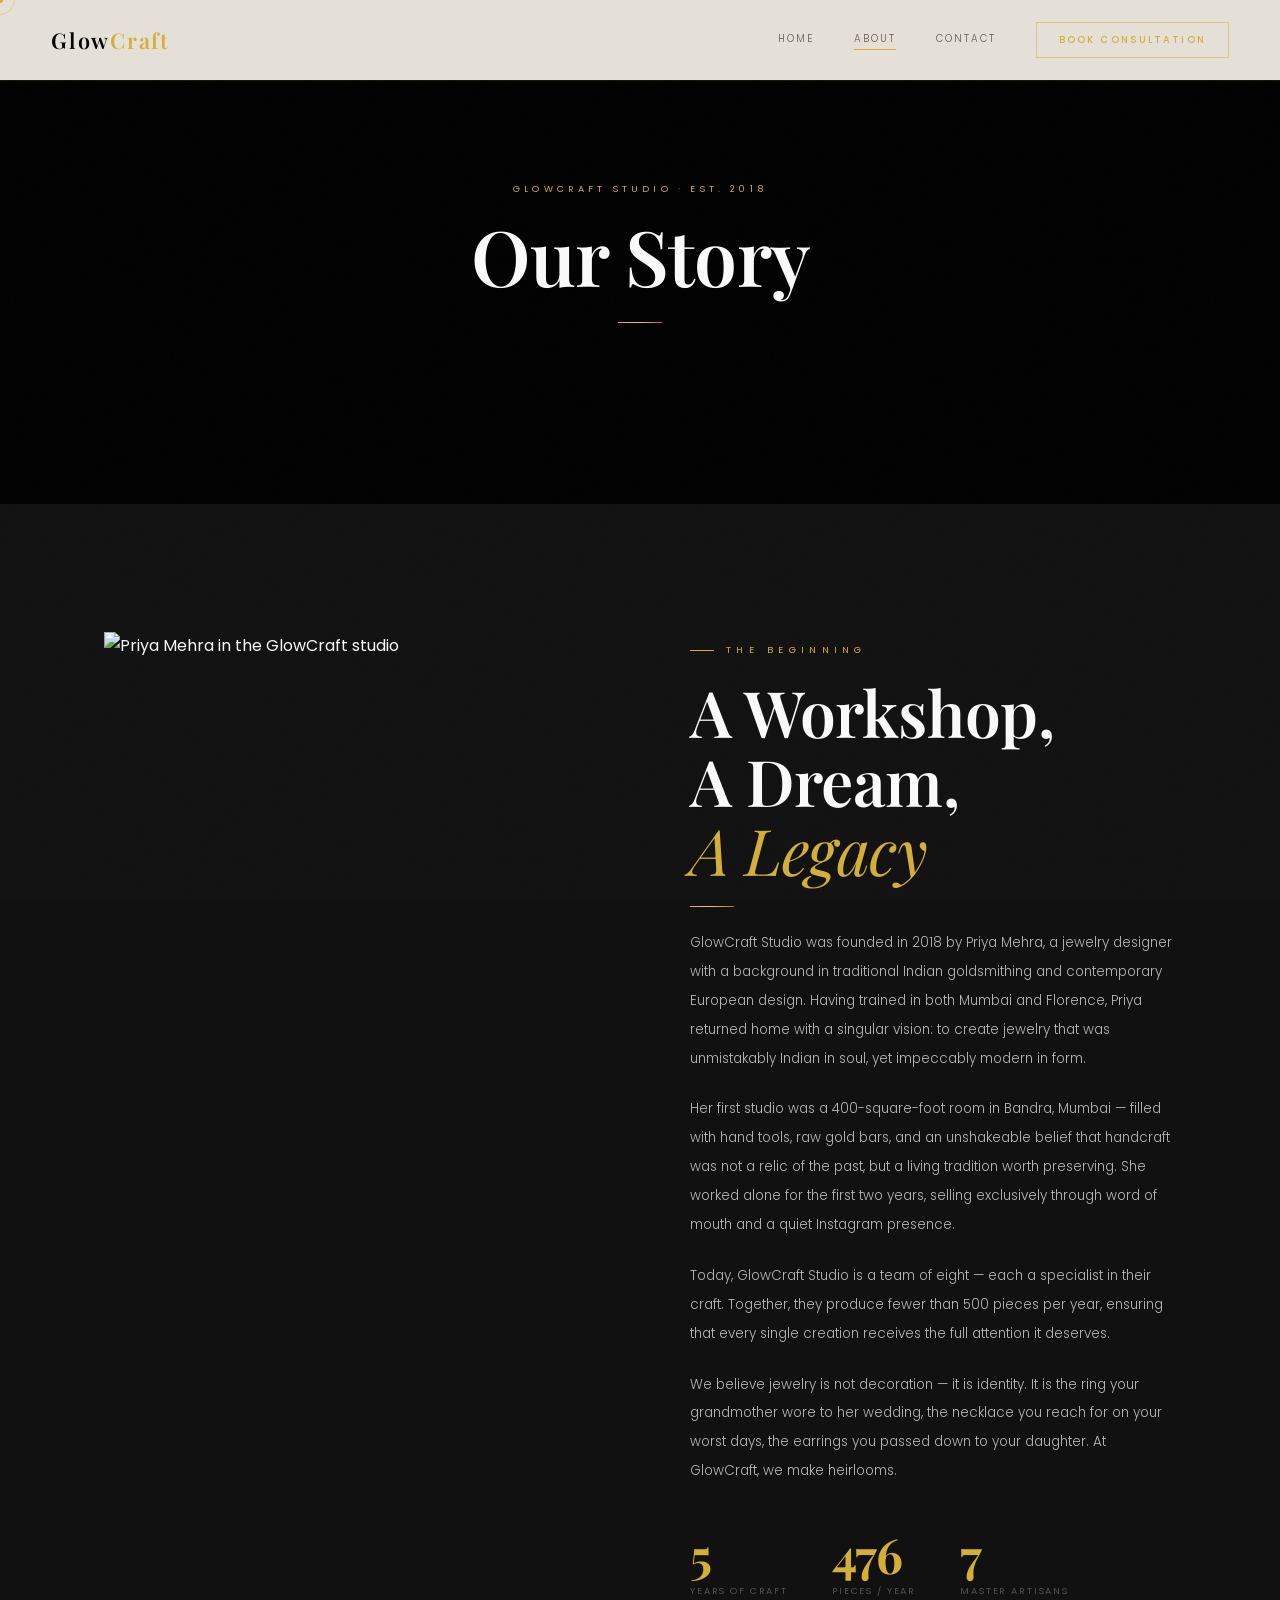
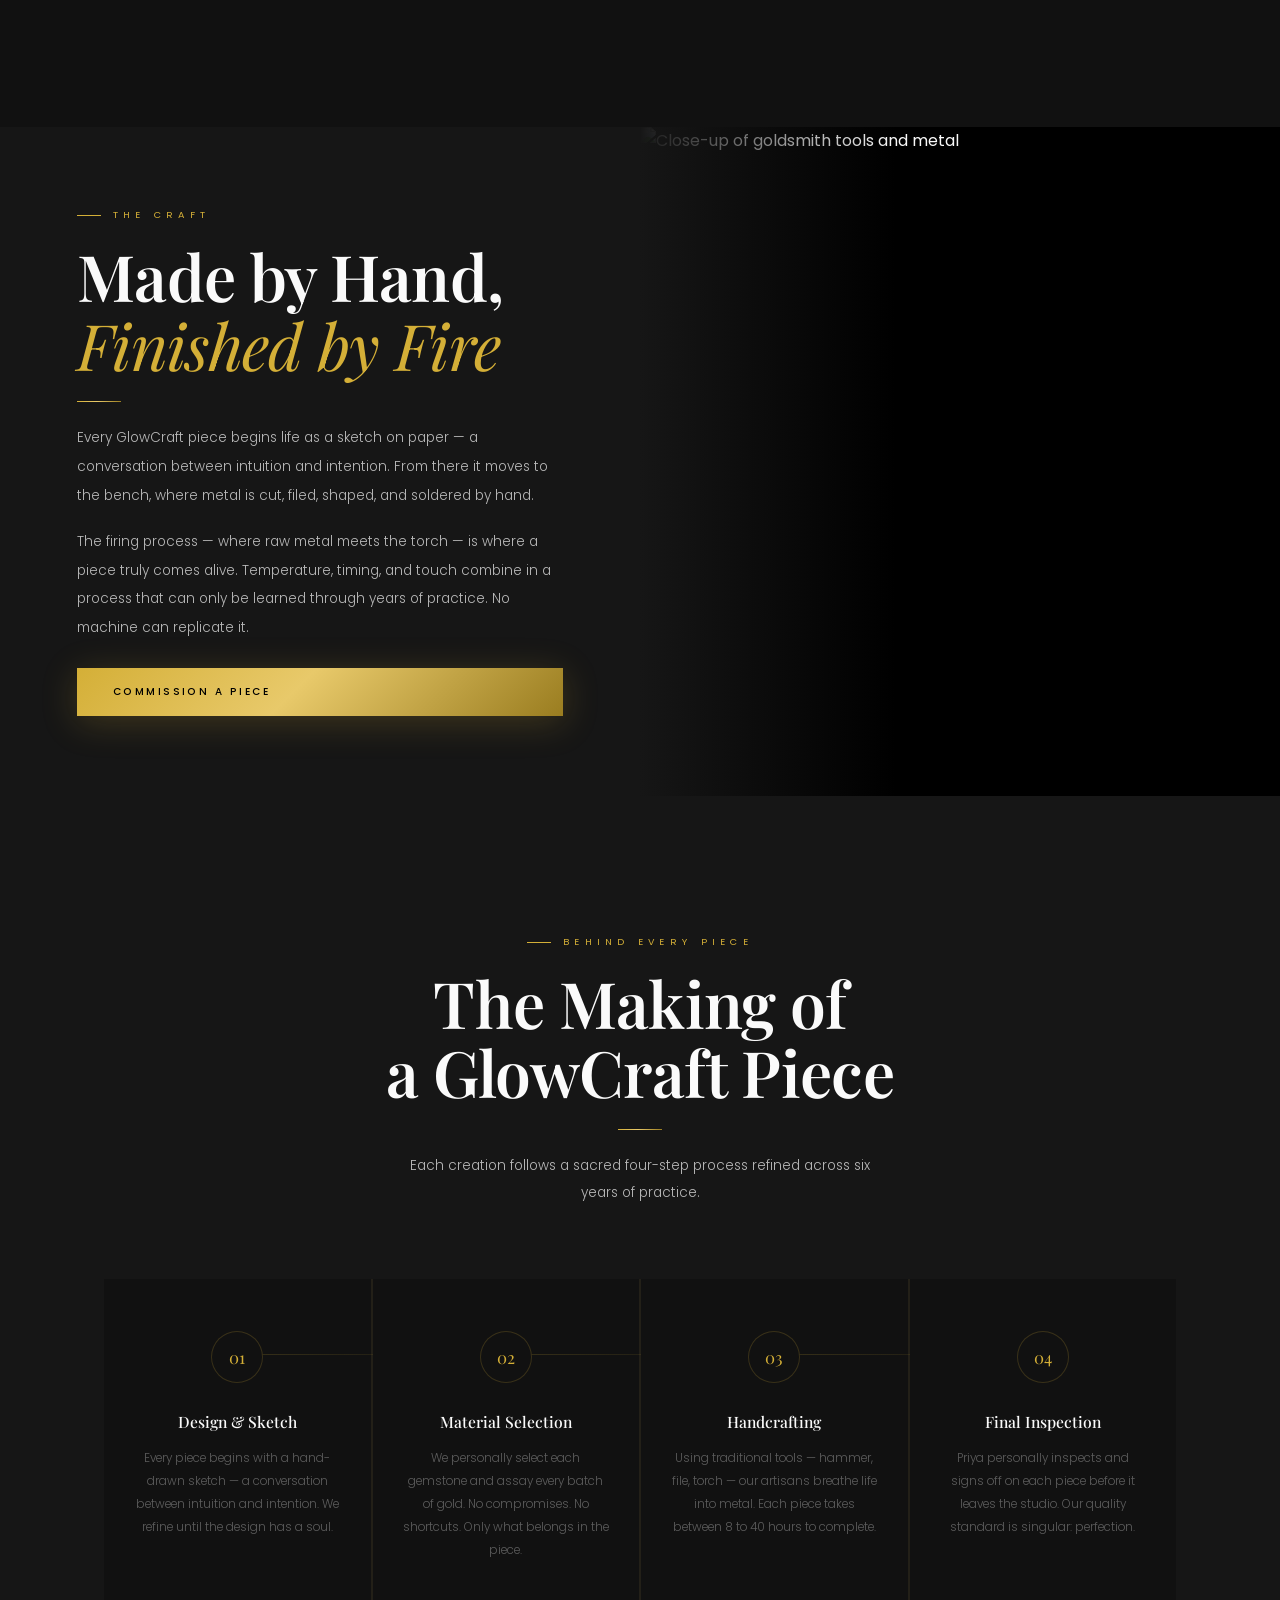
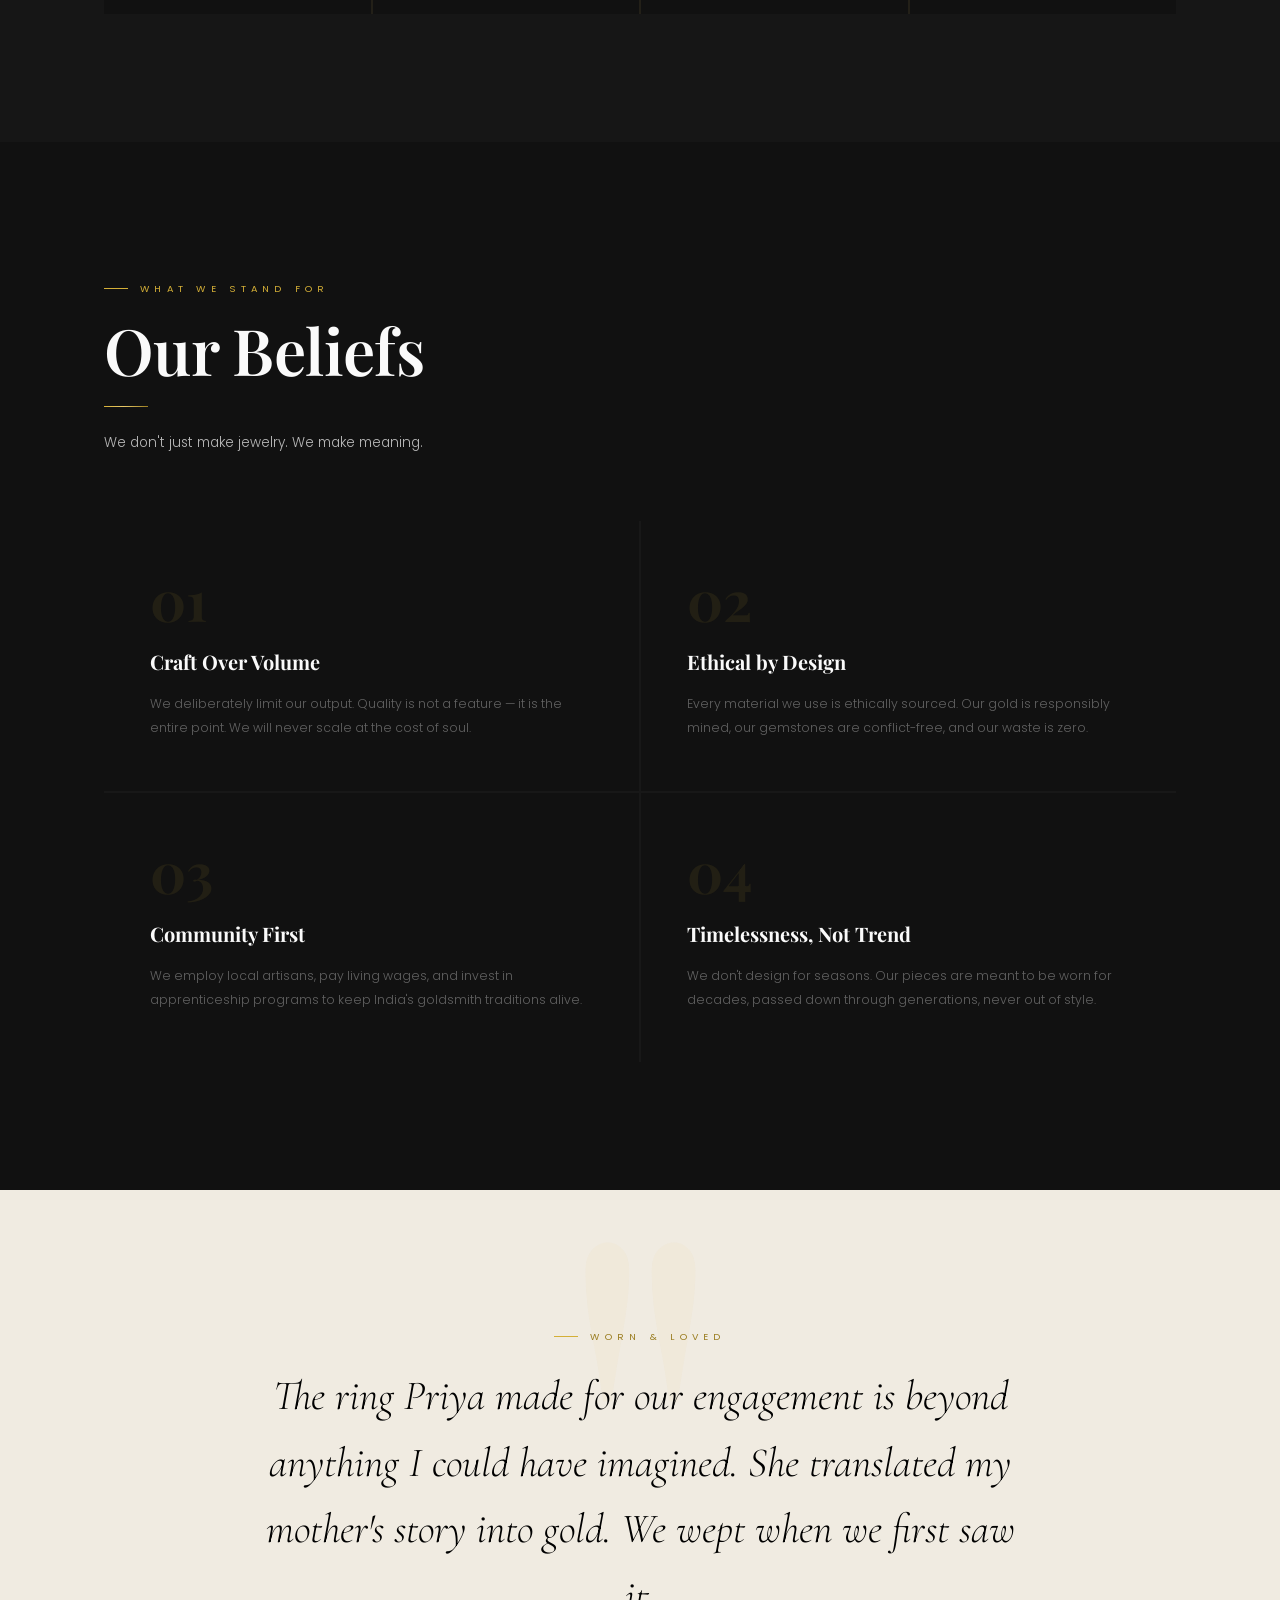
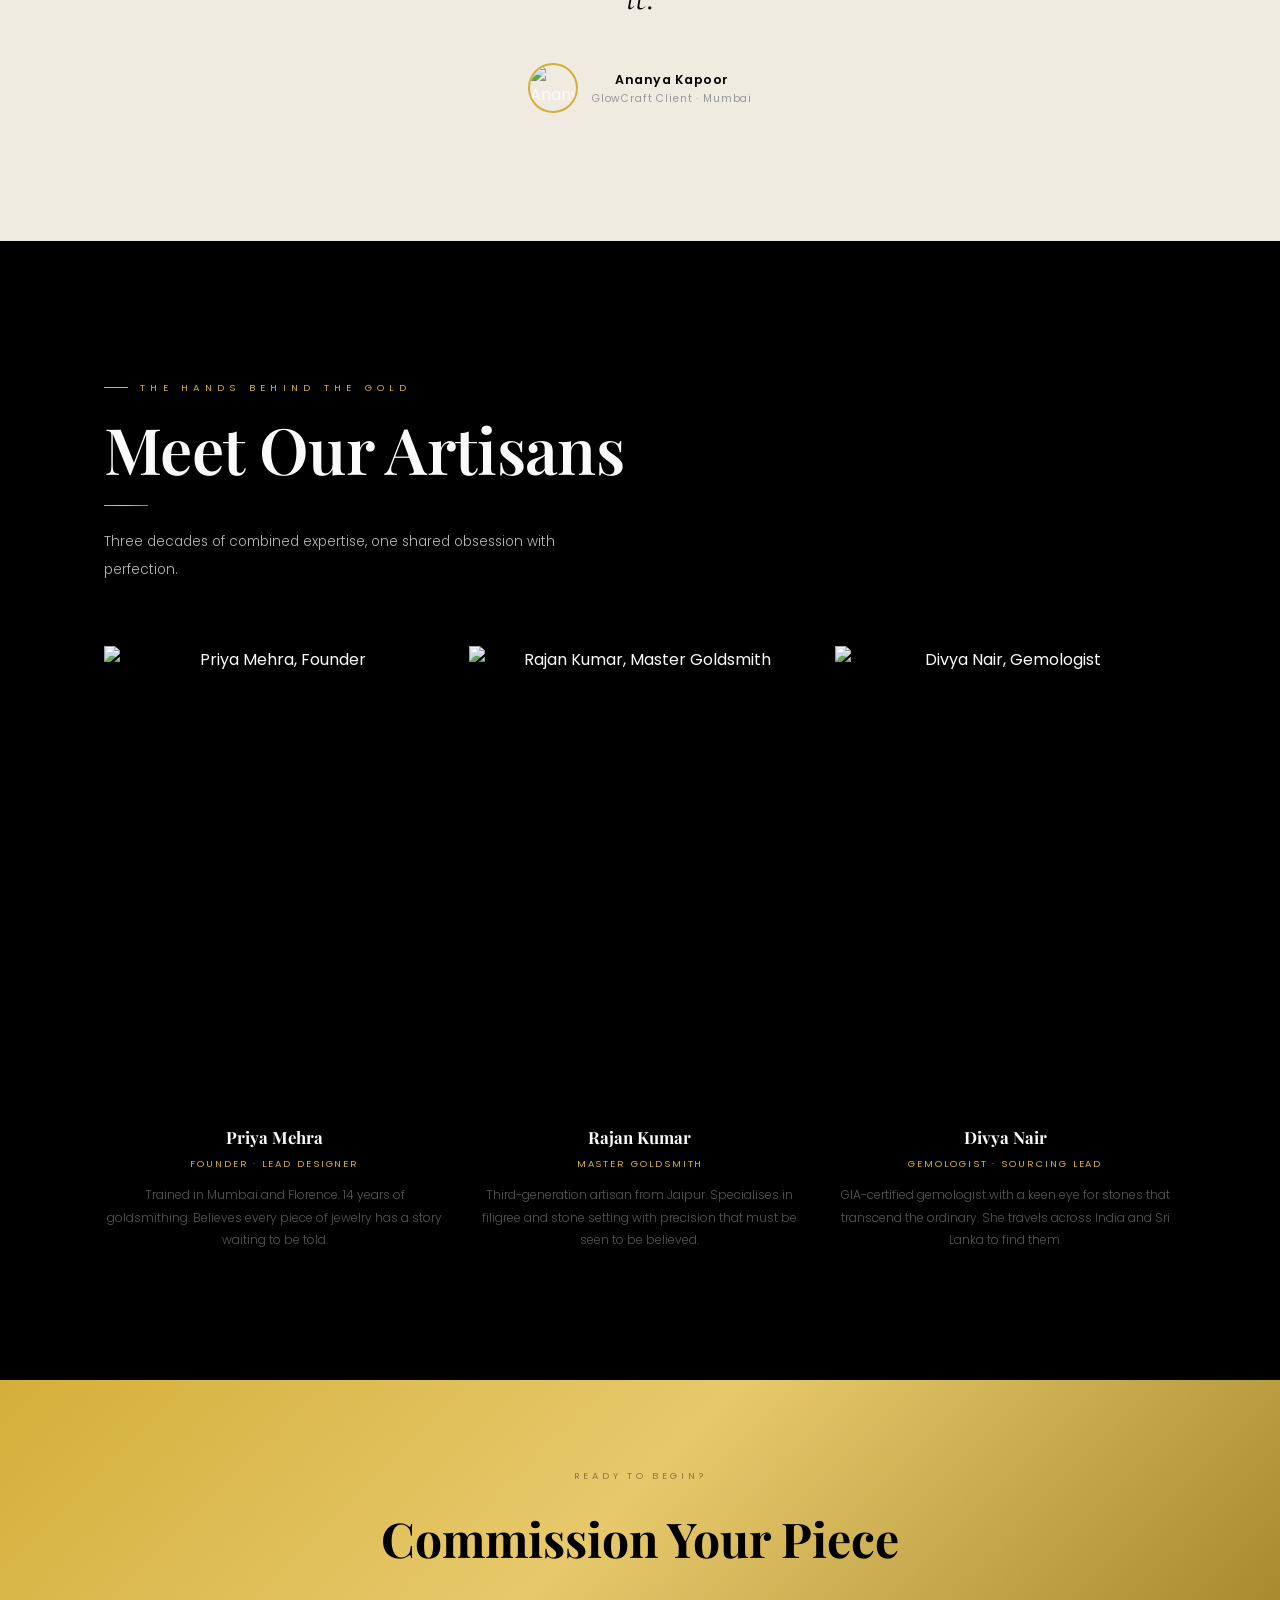
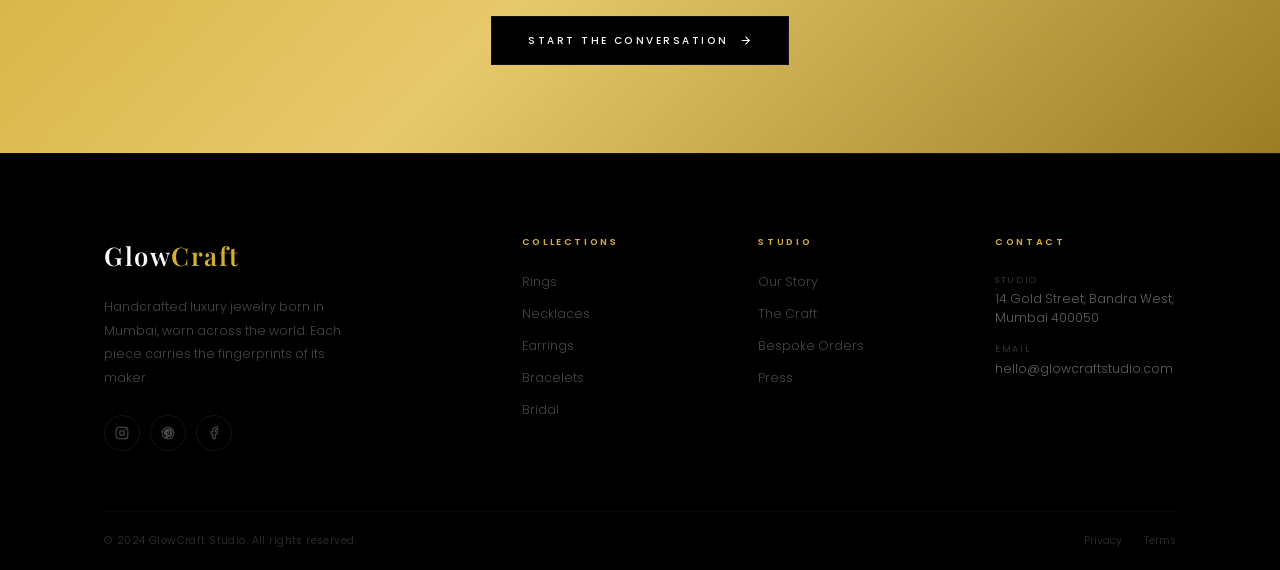
==== commit 5ab54244: "Update about.html" ====
--- a/about.html
+++ b/about.html
@@ -3,284 +3,279 @@
 <head>
   <meta charset="UTF-8"/>
   <meta name="viewport" content="width=device-width,initial-scale=1.0"/>
-  <meta name="description" content="GlowCraft Studio — Our story, craft process, and the artisans behind every handmade luxury jewelry piece."/>
+  <meta name="description" content="GlowCraft Studio — The story, craft process, and artisans behind every handmade luxury jewelry piece."/>
   <title>About — GlowCraft Studio</title>
   <link rel="preconnect" href="https://fonts.googleapis.com"/>
   <link rel="preconnect" href="https://fonts.gstatic.com" crossorigin/>
-  <link href="https://fonts.googleapis.com/css2?family=Playfair+Display:ital,wght@0,400;0,500;0,600;0,700;0,900;1,400;1,600&family=Poppins:wght@200;300;400;500;600&family=Cormorant+Garamond:ital,wght@0,300;0,400;1,300;1,400&display=swap" rel="stylesheet"/>
+  <link href="https://fonts.googleapis.com/css2?family=Playfair+Display:ital,wght@0,400;0,500;0,600;0,700;0,900;1,400;1,500;1,700&family=Poppins:wght@200;300;400;500&family=Cormorant:ital,wght@0,300;0,400;1,300;1,400&display=swap" rel="stylesheet"/>
   <link rel="stylesheet" href="style.css"/>
 </head>
 <body>
 
-<div class="scroll-progress" aria-hidden="true"></div>
-<div class="cursor-dot" aria-hidden="true"></div>
-<div class="cursor-ring" aria-hidden="true"></div>
-
-<!-- ═══════════════════════════════════ NAVBAR ═══════════════════════════════════ -->
-<nav class="navbar nav-light" role="navigation" aria-label="Main navigation">
-  <div class="nav-inner">
-    <a href="index.html" class="nav-logo" aria-label="GlowCraft Studio home">Glow<span class="logo-accent">Craft</span></a>
-    <div class="nav-links" role="menubar">
-      <a href="index.html" class="nav-link" role="menuitem">Home</a>
-      <a href="about.html" class="nav-link active" role="menuitem" aria-current="page">About</a>
-      <a href="contact.html" class="nav-link" role="menuitem">Contact</a>
-      <a href="contact.html" class="nav-book"><span>Book Consultation</span></a>
-    </div>
-    <button class="hamburger" aria-label="Toggle menu" aria-expanded="false">
+<div class="progress-bar" aria-hidden="true"></div>
+<div class="c-dot"  aria-hidden="true"></div>
+<div class="c-ring" aria-hidden="true"></div>
+
+<!-- ══════════════════ NAVBAR ══════════════════ -->
+<nav class="navbar light" role="navigation" aria-label="Main navigation">
+  <div class="n-inner">
+    <a href="index.html" class="n-logo" aria-label="GlowCraft Studio home">Glow<em>Craft</em></a>
+    <div class="n-links" role="menubar">
+      <a href="index.html" class="n-link" role="menuitem">Home</a>
+      <a href="about.html" class="n-link cur" role="menuitem" aria-current="page">About</a>
+      <a href="contact.html" class="n-link" role="menuitem">Contact</a>
+      <a href="contact.html" class="n-cta"><span>Book Consultation</span></a>
+    </div>
+    <button class="burger" aria-label="Toggle menu" aria-expanded="false">
       <span></span><span></span><span></span>
     </button>
   </div>
 </nav>
 
-<div class="drawer-overlay" aria-hidden="true"></div>
-<div class="mobile-drawer" role="dialog" aria-label="Navigation" aria-modal="true">
-  <a href="index.html" class="drawer-link">Home</a>
-  <a href="about.html" class="drawer-link">About</a>
-  <a href="contact.html" class="drawer-link">Contact</a>
-  <a href="contact.html" class="btn btn-ghost" style="margin-top:12px"><span class="btn-text">Book Consultation</span></a>
-</div>
-
-<!-- ═══════════════════════════════════ PAGE HERO ═══════════════════════════════════ -->
-<section class="page-hero" aria-label="About page hero">
-  <div class="page-hero-bg" style="background-image:url('https://images.unsplash.com/photo-1549465220-1a8b9238cd48?w=1800&q=80')" role="img" aria-label="Artisan hands working on jewelry"></div>
-  <div class="page-hero-overlay" aria-hidden="true"></div>
-  <div class="page-hero-content">
-    <span class="page-hero-eyebrow">GlowCraft Studio · Est. 2018</span>
-    <h1 class="page-hero-title">Our Story</h1>
-    <div class="page-hero-bar" aria-hidden="true"></div>
-  </div>
-</section>
-
-<!-- ═══════════════════════════════════ BRAND STORY ═══════════════════════════════════ -->
-<section class="section bg-dark" aria-labelledby="story-heading">
-  <div class="container">
-    <div class="about-story-grid">
-
-      <div class="about-sticky" data-reveal="left">
-        <img class="about-img" src="https://images.unsplash.com/photo-1584448097764-374f81551427?w=900&q=80" alt="Priya Mehra working in the GlowCraft studio" loading="lazy"/>
-      </div>
-
-      <div class="about-text" data-reveal="right">
-        <span class="eyebrow">The Beginning</span>
-        <h2 class="display-title" id="story-heading">A Workshop,<br>A Dream, A Legacy</h2>
-        <div class="gold-line"></div>
+<div class="drawer-bg" aria-hidden="true"></div>
+<nav class="nav-drawer" aria-label="Mobile navigation">
+  <a href="index.html" class="d-link">Home</a>
+  <a href="about.html" class="d-link">About</a>
+  <a href="contact.html" class="d-link">Contact</a>
+  <a href="contact.html" class="btn btn-outline" style="margin-top:8px"><span class="btn-text">Book Consultation</span></a>
+</nav>
+
+<!-- ══════════════════ PAGE HERO ══════════════════ -->
+<section class="page-hero" aria-label="About hero">
+  <div class="ph-bg" style="background-image:url('https://images.unsplash.com/photo-1549465220-1a8b9238cd48?w=1800&q=85')" role="img" aria-label="Artisan hands working on jewelry"></div>
+  <div class="ph-over" aria-hidden="true"></div>
+  <div class="ph-content">
+    <span class="ph-label">GlowCraft Studio · Est. 2018</span>
+    <h1 class="ph-title">Our Story</h1>
+    <div class="ph-bar" aria-hidden="true"></div>
+  </div>
+</section>
+
+<!-- ══════════════════ BRAND STORY ══════════════════ -->
+<section class="section dark" aria-labelledby="story-h">
+  <div class="wrap">
+    <div class="about-intro-grid">
+
+      <div class="about-sticky" data-r="left">
+        <img class="about-img" src="https://images.unsplash.com/photo-1584448097764-374f81551427?w=900&q=85" alt="Priya Mehra in the GlowCraft studio" loading="lazy"/>
+      </div>
+
+      <div class="about-text" data-r="right">
+        <span class="label">The Beginning</span>
+        <h2 class="h-display" id="story-h">A Workshop,<br>A Dream,<br><em>A Legacy</em></h2>
+        <div class="rule"></div>
 
         <p>GlowCraft Studio was founded in 2018 by Priya Mehra, a jewelry designer with a background in traditional Indian goldsmithing and contemporary European design. Having trained in both Mumbai and Florence, Priya returned home with a singular vision: to create jewelry that was unmistakably Indian in soul, yet impeccably modern in form.</p>
 
         <p>Her first studio was a 400-square-foot room in Bandra, Mumbai — filled with hand tools, raw gold bars, and an unshakeable belief that handcraft was not a relic of the past, but a living tradition worth preserving. She worked alone for the first two years, selling exclusively through word of mouth and a quiet Instagram presence.</p>
 
-        <p>Today, GlowCraft Studio is a team of eight — each a specialist in their craft. Together, they produce fewer than 500 pieces per year, ensuring that every single creation receives the full attention it deserves. The studio has been featured in Vogue India, Harper's Bazaar, and The Hindu's luxury supplement.</p>
+        <p>Today, GlowCraft Studio is a team of eight — each a specialist in their craft. Together, they produce fewer than 500 pieces per year, ensuring that every single creation receives the full attention it deserves.</p>
 
         <p>We believe jewelry is not decoration — it is identity. It is the ring your grandmother wore to her wedding, the necklace you reach for on your worst days, the earrings you passed down to your daughter. At GlowCraft, we make heirlooms.</p>
 
-        <div class="about-stats-row">
+        <div class="about-kpi">
           <div>
-            <div class="about-stat-num" data-count="6">0</div>
-            <div class="about-stat-lbl">Years of Craft</div>
+            <div class="kpi-n" data-count="6">0</div>
+            <div class="kpi-l">Years of Craft</div>
           </div>
           <div>
-            <div class="about-stat-num" data-count="500">0</div>
-            <div class="about-stat-lbl">Pieces / Year</div>
+            <div class="kpi-n" data-count="500">0</div>
+            <div class="kpi-l">Pieces / Year</div>
           </div>
           <div>
-            <div class="about-stat-num" data-count="8">0</div>
-            <div class="about-stat-lbl">Master Artisans</div>
+            <div class="kpi-n" data-count="8">0</div>
+            <div class="kpi-l">Master Artisans</div>
           </div>
         </div>
       </div>
-
-    </div>
-  </div>
-</section>
-
-<!-- ═══════════════════════════════════ PROCESS ═══════════════════════════════════ -->
-<section class="section bg-darker" aria-labelledby="process-heading">
-  <div class="container">
-    <div style="text-align:center" data-reveal>
-      <span class="eyebrow" style="justify-content:center">Behind Every Piece</span>
-      <h2 class="display-title" id="process-heading" style="text-align:center">The Making of<br>a GlowCraft Piece</h2>
-      <div class="gold-line center"></div>
-      <p class="section-body" style="margin:0 auto;text-align:center">Each creation follows a sacred four-step process refined across six years of practice.</p>
-    </div>
-
-    <div class="process-grid">
-      <div class="process-step" data-reveal data-delay="1">
-        <div class="process-num" aria-hidden="true">01</div>
-        <div class="process-connector" aria-hidden="true"></div>
-        <h3 class="process-title">Design & Sketch</h3>
-        <p class="process-body">Every piece begins with a hand-drawn sketch — a conversation between intuition and intention. We refine until the design has a soul.</p>
-      </div>
-      <div class="process-step" data-reveal data-delay="2">
-        <div class="process-num" aria-hidden="true">02</div>
-        <div class="process-connector" aria-hidden="true"></div>
-        <h3 class="process-title">Material Selection</h3>
-        <p class="process-body">We personally select each gemstone and assay every batch of gold. No compromises. No shortcuts. Only what belongs in the piece.</p>
-      </div>
-      <div class="process-step" data-reveal data-delay="3">
-        <div class="process-num" aria-hidden="true">03</div>
-        <div class="process-connector" aria-hidden="true"></div>
-        <h3 class="process-title">Handcrafting</h3>
-        <p class="process-body">Using traditional tools — hammer, file, torch — our artisans breathe life into metal. Each piece takes between 8 to 40 hours to complete.</p>
-      </div>
-      <div class="process-step" data-reveal data-delay="4">
-        <div class="process-num" aria-hidden="true">04</div>
-        <h3 class="process-title">Final Inspection</h3>
-        <p class="process-body">Priya personally inspects and signs off on each piece before it leaves the studio. Our quality standard is singular: perfection.</p>
-      </div>
-    </div>
-  </div>
-</section>
-
-<!-- ═══════════════════════════════════ MISSION ═══════════════════════════════════ -->
-<section class="section bg-dark" aria-labelledby="mission-heading">
-  <div class="container">
-    <div data-reveal>
-      <span class="eyebrow">What We Stand For</span>
-      <h2 class="display-title" id="mission-heading">Our Beliefs</h2>
-      <div class="gold-line"></div>
-      <p class="section-body">We don't just make jewelry. We make meaning.</p>
-    </div>
-
+    </div>
+  </div>
+</section>
+
+<!-- ══════════════════ SECOND SPLIT (reversed) ══════════════════ -->
+<section aria-label="The craft section">
+  <div class="split" style="direction:rtl">
+    <div class="split-img" style="direction:ltr" data-r="right">
+      <img src="https://images.unsplash.com/photo-1617038260897-41a1f14a8ca0?w=900&q=85" alt="Close-up of goldsmith tools and metal" loading="lazy"/>
+      <div class="split-img-overlay" style="background:linear-gradient(to left,transparent 60%,var(--dark-2))" aria-hidden="true"></div>
+    </div>
+    <div class="split-content rev" style="direction:ltr" data-r="left">
+      <span class="label">The Craft</span>
+      <h2 class="h-display">Made by Hand,<br><em>Finished by Fire</em></h2>
+      <div class="rule"></div>
+      <p class="split-body">Every GlowCraft piece begins life as a sketch on paper — a conversation between intuition and intention. From there it moves to the bench, where metal is cut, filed, shaped, and soldered by hand.</p>
+      <p class="split-body">The firing process — where raw metal meets the torch — is where a piece truly comes alive. Temperature, timing, and touch combine in a process that can only be learned through years of practice. No machine can replicate it.</p>
+      <a href="contact.html" class="btn btn-gold" style="margin-top:8px"><span class="btn-text">Commission a Piece</span></a>
+    </div>
+  </div>
+</section>
+
+<!-- ══════════════════ PROCESS ══════════════════ -->
+<section class="section d2" aria-labelledby="proc-h">
+  <div class="wrap">
+    <div style="text-align:center" data-r="fade">
+      <span class="label" style="justify-content:center">Behind Every Piece</span>
+      <h2 class="h-display" id="proc-h" style="text-align:center">The Making of<br>a GlowCraft Piece</h2>
+      <div class="rule c"></div>
+      <p class="body-text" style="margin:0 auto;text-align:center">Each creation follows a sacred four-step process refined across six years of practice.</p>
+    </div>
+    <div class="process-row">
+      <div class="p-step" data-r="up" data-d="1">
+        <div class="p-num" aria-hidden="true">01</div>
+        <div class="p-conn" aria-hidden="true"></div>
+        <h3 class="p-title">Design & Sketch</h3>
+        <p class="p-body">Every piece begins with a hand-drawn sketch — a conversation between intuition and intention. We refine until the design has a soul.</p>
+      </div>
+      <div class="p-step" data-r="up" data-d="2">
+        <div class="p-num" aria-hidden="true">02</div>
+        <div class="p-conn" aria-hidden="true"></div>
+        <h3 class="p-title">Material Selection</h3>
+        <p class="p-body">We personally select each gemstone and assay every batch of gold. No compromises. No shortcuts. Only what belongs in the piece.</p>
+      </div>
+      <div class="p-step" data-r="up" data-d="3">
+        <div class="p-num" aria-hidden="true">03</div>
+        <div class="p-conn" aria-hidden="true"></div>
+        <h3 class="p-title">Handcrafting</h3>
+        <p class="p-body">Using traditional tools — hammer, file, torch — our artisans breathe life into metal. Each piece takes between 8 to 40 hours to complete.</p>
+      </div>
+      <div class="p-step" data-r="up" data-d="4">
+        <div class="p-num" aria-hidden="true">04</div>
+        <h3 class="p-title">Final Inspection</h3>
+        <p class="p-body">Priya personally inspects and signs off on each piece before it leaves the studio. Our quality standard is singular: perfection.</p>
+      </div>
+    </div>
+  </div>
+</section>
+
+<!-- ══════════════════ MISSION ══════════════════ -->
+<section class="section dark" aria-labelledby="mis-h">
+  <div class="wrap">
+    <div data-r="up">
+      <span class="label">What We Stand For</span>
+      <h2 class="h-display" id="mis-h">Our Beliefs</h2>
+      <div class="rule"></div>
+      <p class="body-text">We don't just make jewelry. We make meaning.</p>
+    </div>
     <div class="mission-grid">
-      <div class="mission-card" data-reveal data-delay="1">
-        <div class="mission-num" aria-hidden="true">01</div>
-        <h3 class="mission-title">Craft Over Volume</h3>
-        <p class="mission-body">We deliberately limit our output. Quality is not a feature — it is the entire point. We will never scale at the cost of soul.</p>
-      </div>
-      <div class="mission-card" data-reveal data-delay="2">
-        <div class="mission-num" aria-hidden="true">02</div>
-        <h3 class="mission-title">Ethical by Design</h3>
-        <p class="mission-body">Every material we use is ethically sourced. Our gold is responsibly mined, our gemstones are conflict-free, and our waste is zero.</p>
-      </div>
-      <div class="mission-card" data-reveal data-delay="3">
-        <div class="mission-num" aria-hidden="true">03</div>
-        <h3 class="mission-title">Community First</h3>
-        <p class="mission-body">We employ local artisans, pay living wages, and invest in apprenticeship programs to keep India's goldsmith traditions alive.</p>
-      </div>
-      <div class="mission-card" data-reveal data-delay="4">
-        <div class="mission-num" aria-hidden="true">04</div>
-        <h3 class="mission-title">Timelessness, Not Trend</h3>
-        <p class="mission-body">We don't design for seasons. Our pieces are meant to be worn for decades, passed down through generations, never out of style.</p>
-      </div>
-    </div>
-  </div>
-</section>
-
-<!-- ═══════════════════════════════════ TESTIMONIAL ═══════════════════════════════════ -->
-<section class="testimonial-section" aria-labelledby="testimonial-heading">
-  <div class="container">
-    <h2 class="sr-only" id="testimonial-heading">Client testimonial</h2>
-    <span class="eyebrow" style="justify-content:center;color:#A8882A" data-reveal>Worn &amp; Loved</span>
-    <blockquote class="testimonial-quote" data-reveal data-delay="1">
+      <div class="m-card" data-r="up" data-d="1">
+        <div class="m-n" aria-hidden="true">01</div>
+        <h3 class="m-title">Craft Over Volume</h3>
+        <p class="m-body">We deliberately limit our output. Quality is not a feature — it is the entire point. We will never scale at the cost of soul.</p>
+      </div>
+      <div class="m-card" data-r="up" data-d="2">
+        <div class="m-n" aria-hidden="true">02</div>
+        <h3 class="m-title">Ethical by Design</h3>
+        <p class="m-body">Every material we use is ethically sourced. Our gold is responsibly mined, our gemstones are conflict-free, and our waste is zero.</p>
+      </div>
+      <div class="m-card" data-r="up" data-d="3">
+        <div class="m-n" aria-hidden="true">03</div>
+        <h3 class="m-title">Community First</h3>
+        <p class="m-body">We employ local artisans, pay living wages, and invest in apprenticeship programs to keep India's goldsmith traditions alive.</p>
+      </div>
+      <div class="m-card" data-r="up" data-d="4">
+        <div class="m-n" aria-hidden="true">04</div>
+        <h3 class="m-title">Timelessness, Not Trend</h3>
+        <p class="m-body">We don't design for seasons. Our pieces are meant to be worn for decades, passed down through generations, never out of style.</p>
+      </div>
+    </div>
+  </div>
+</section>
+
+<!-- ══════════════════ TESTIMONIAL ══════════════════ -->
+<section class="testi-section" aria-labelledby="testi-h">
+  <div class="wrap" style="position:relative;z-index:1">
+    <h2 class="sr-only" id="testi-h">Client testimonial</h2>
+    <span class="label" style="justify-content:center;color:#9A7D20" data-r="fade">Worn &amp; Loved</span>
+    <blockquote class="testi-quote" data-r="up" data-d="1">
       The ring Priya made for our engagement is beyond anything I could have imagined. She translated my mother's story into gold. We wept when we first saw it.
     </blockquote>
-    <div class="testimonial-author" data-reveal data-delay="2">
-      <img class="testimonial-avatar" src="https://images.unsplash.com/photo-1531746020798-e6953c6e8e04?w=120&q=80" alt="Ananya Kapoor" loading="lazy"/>
+    <div class="testi-author" data-r="up" data-d="2">
+      <img class="testi-avatar" src="https://images.unsplash.com/photo-1531746020798-e6953c6e8e04?w=120&q=80" alt="Ananya Kapoor" loading="lazy"/>
       <div>
-        <div class="testimonial-name">Ananya Kapoor</div>
-        <div class="testimonial-role">GlowCraft Client · Mumbai</div>
-      </div>
-    </div>
-  </div>
-</section>
-
-<!-- ═══════════════════════════════════ TEAM ═══════════════════════════════════ -->
-<section class="section bg-dark" aria-labelledby="team-heading">
-  <div class="container">
-    <div data-reveal>
-      <span class="eyebrow">The Hands Behind the Gold</span>
-      <h2 class="display-title" id="team-heading">Meet Our Artisans</h2>
-      <div class="gold-line"></div>
-      <p class="section-body">Three decades of combined expertise, one shared obsession with perfection.</p>
-    </div>
-
+        <div class="testi-name">Ananya Kapoor</div>
+        <div class="testi-role">GlowCraft Client · Mumbai</div>
+      </div>
+    </div>
+  </div>
+</section>
+
+<!-- ══════════════════ TEAM ══════════════════ -->
+<section class="section black" aria-labelledby="team-h">
+  <div class="wrap">
+    <div data-r="up">
+      <span class="label">The Hands Behind the Gold</span>
+      <h2 class="h-display" id="team-h">Meet Our Artisans</h2>
+      <div class="rule"></div>
+      <p class="body-text">Three decades of combined expertise, one shared obsession with perfection.</p>
+    </div>
     <div class="team-grid">
-      <article class="team-card" data-reveal data-delay="1">
-        <div class="team-img-wrap">
-          <img src="https://images.unsplash.com/photo-1531746020798-e6953c6e8e04?w=600&q=80" alt="Priya Mehra, Founder and Lead Designer" loading="lazy"/>
-          <div class="team-overlay" aria-hidden="true"></div>
-        </div>
-        <h3 class="team-name">Priya Mehra</h3>
-        <p class="team-role">Founder · Lead Designer</p>
-        <p class="team-bio">Trained in Mumbai and Florence. 14 years of goldsmithing. Believes every piece of jewelry has a story waiting to be told.</p>
+      <article class="tm-card" data-r="up" data-d="1">
+        <div class="tm-img">
+          <img src="https://images.unsplash.com/photo-1531746020798-e6953c6e8e04?w=600&q=80" alt="Priya Mehra, Founder" loading="lazy"/>
+          <div class="tm-over" aria-hidden="true"></div>
+        </div>
+        <h3 class="tm-name">Priya Mehra</h3>
+        <p class="tm-role">Founder · Lead Designer</p>
+        <p class="tm-bio">Trained in Mumbai and Florence. 14 years of goldsmithing. Believes every piece of jewelry has a story waiting to be told.</p>
       </article>
-      <article class="team-card" data-reveal data-delay="2">
-        <div class="team-img-wrap">
+      <article class="tm-card" data-r="up" data-d="2">
+        <div class="tm-img">
           <img src="https://images.unsplash.com/photo-1507003211169-0a1dd7228f2d?w=600&q=80" alt="Rajan Kumar, Master Goldsmith" loading="lazy"/>
-          <div class="team-overlay" aria-hidden="true"></div>
-        </div>
-        <h3 class="team-name">Rajan Kumar</h3>
-        <p class="team-role">Master Goldsmith</p>
-        <p class="team-bio">Third-generation artisan from Jaipur. Specialises in filigree and stone setting with precision that must be seen to be believed.</p>
+          <div class="tm-over" aria-hidden="true"></div>
+        </div>
+        <h3 class="tm-name">Rajan Kumar</h3>
+        <p class="tm-role">Master Goldsmith</p>
+        <p class="tm-bio">Third-generation artisan from Jaipur. Specialises in filigree and stone setting with precision that must be seen to be believed.</p>
       </article>
-      <article class="team-card" data-reveal data-delay="3">
-        <div class="team-img-wrap">
+      <article class="tm-card" data-r="up" data-d="3">
+        <div class="tm-img">
           <img src="https://images.unsplash.com/photo-1438761681033-6461ffad8d80?w=600&q=80" alt="Divya Nair, Gemologist" loading="lazy"/>
-          <div class="team-overlay" aria-hidden="true"></div>
-        </div>
-        <h3 class="team-name">Divya Nair</h3>
-        <p class="team-role">Gemologist · Sourcing Lead</p>
-        <p class="team-bio">GIA-certified gemologist with a keen eye for stones that transcend the ordinary. She travels across India and Sri Lanka to find them.</p>
+          <div class="tm-over" aria-hidden="true"></div>
+        </div>
+        <h3 class="tm-name">Divya Nair</h3>
+        <p class="tm-role">Gemologist · Sourcing Lead</p>
+        <p class="tm-bio">GIA-certified gemologist with a keen eye for stones that transcend the ordinary. She travels across India and Sri Lanka to find them.</p>
       </article>
     </div>
   </div>
 </section>
 
-<!-- ═══════════════════════════════════ CTA ═══════════════════════════════════ -->
-<div class="cta-banner" aria-labelledby="cta-heading">
-  <div class="container" style="position:relative;z-index:1">
-    <span class="eyebrow cta-eyebrow" style="justify-content:center" data-reveal>Ready to Begin?</span>
-    <h2 class="cta-title" id="cta-heading" data-reveal data-delay="1">Commission Your Piece</h2>
-    <a href="contact.html" class="btn btn-dark" data-reveal data-delay="2">
+<!-- ══════════════════ CTA ══════════════════ -->
+<div class="cta-banner" aria-labelledby="cta-h">
+  <div class="wrap" style="position:relative;z-index:1">
+    <span class="cta-lbl" data-r="fade">Ready to Begin?</span>
+    <h2 class="cta-title" id="cta-h" data-r="up" data-d="1">Commission Your Piece</h2>
+    <a href="contact.html" class="btn btn-invert" data-r="up" data-d="2">
       <span class="btn-text">Start the Conversation</span>
-      <svg width="14" height="14" viewBox="0 0 24 24" fill="none" stroke="currentColor" stroke-width="2" aria-hidden="true"><line x1="5" y1="12" x2="19" y2="12"/><polyline points="12 5 19 12 12 19"/></svg>
+      <svg width="13" height="13" viewBox="0 0 24 24" fill="none" stroke="currentColor" stroke-width="2" aria-hidden="true"><line x1="5" y1="12" x2="19" y2="12"/><polyline points="12 5 19 12 12 19"/></svg>
     </a>
   </div>
 </div>
 
-<!-- ═══════════════════════════════════ FOOTER ═══════════════════════════════════ -->
+<!-- ══════════════════ FOOTER ══════════════════ -->
 <footer role="contentinfo">
-  <div class="container">
+  <div class="wrap">
     <div class="footer-grid">
       <div>
-        <a href="index.html" class="footer-logo">Glow<span class="logo-accent">Craft</span></a>
-        <p class="footer-desc">Handcrafted luxury jewelry born in Mumbai, worn across the world. Each piece carries the fingerprints of its maker.</p>
-        <div class="footer-socials" aria-label="Social media links">
-          <a href="#" class="footer-social" aria-label="Instagram"><svg width="15" height="15" viewBox="0 0 24 24" fill="none" stroke="currentColor" stroke-width="1.8" aria-hidden="true"><rect x="2" y="2" width="20" height="20" rx="5"/><circle cx="12" cy="12" r="4"/><circle cx="17.5" cy="6.5" r="0.5" fill="currentColor"/></svg></a>
-          <a href="#" class="footer-social" aria-label="Pinterest"><svg width="15" height="15" viewBox="0 0 24 24" fill="none" stroke="currentColor" stroke-width="1.8" aria-hidden="true"><path d="M12 2C6.48 2 2 6.48 2 12c0 4.24 2.65 7.86 6.39 9.29-.09-.78-.17-1.98.03-2.82.19-.77 1.26-5.33 1.26-5.33s-.32-.64-.32-1.59c0-1.49.86-2.6 1.93-2.6.91 0 1.35.68 1.35 1.5 0 .91-.58 2.28-.88 3.55-.25 1.06.53 1.92 1.57 1.92 1.88 0 3.15-2.4 3.15-5.24 0-2.16-1.46-3.78-4.1-3.78-2.99 0-4.85 2.23-4.85 4.72 0 .86.25 1.46.64 1.93.18.21.2.3.14.55-.05.17-.15.59-.19.75-.06.25-.25.34-.46.24-1.34-.55-1.96-2.02-1.96-3.67 0-2.73 2.32-6.01 6.93-6.01 3.71 0 6.16 2.69 6.16 5.58 0 3.81-2.11 6.67-5.22 6.67-1.04 0-2.03-.56-2.36-1.21l-.65 2.49c-.24.9-.87 2.03-1.29 2.72C10.68 21.94 11.33 22 12 22c5.52 0 10-4.48 10-10S17.52 2 12 2z"/></svg></a>
-          <a href="#" class="footer-social" aria-label="Facebook"><svg width="15" height="15" viewBox="0 0 24 24" fill="none" stroke="currentColor" stroke-width="1.8" aria-hidden="true"><path d="M18 2h-3a5 5 0 0 0-5 5v3H7v4h3v8h4v-8h3l1-4h-4V7a1 1 0 0 1 1-1h3z"/></svg></a>
-        </div>
-      </div>
-      <div>
-        <h4 class="footer-col-title">Collections</h4>
-        <nav class="footer-links" aria-label="Collections"><a href="#" class="footer-link">Rings</a><a href="#" class="footer-link">Necklaces</a><a href="#" class="footer-link">Earrings</a><a href="#" class="footer-link">Bracelets</a><a href="#" class="footer-link">Bridal</a></nav>
-      </div>
-      <div>
-        <h4 class="footer-col-title">Studio</h4>
-        <nav class="footer-links" aria-label="Studio pages"><a href="about.html" class="footer-link">Our Story</a><a href="about.html" class="footer-link">The Craft</a><a href="contact.html" class="footer-link">Bespoke Orders</a><a href="#" class="footer-link">Press</a></nav>
-      </div>
-      <div>
-        <h4 class="footer-col-title">Contact</h4>
-        <div class="footer-ci"><div class="footer-ci-lbl">Studio</div><div class="footer-ci-val">14 Gold Street, Bandra West, Mumbai 400050</div></div>
-        <div class="footer-ci"><div class="footer-ci-lbl">Email</div><div class="footer-ci-val">hello@glowcraftstudio.com</div></div>
-        <div class="footer-ci"><div class="footer-ci-lbl">Hours</div><div class="footer-ci-val">Tue–Sat, 11am–7pm</div></div>
-      </div>
-    </div>
-    <div class="footer-bottom">
-      <p class="footer-copy">&copy; 2024 GlowCraft Studio. All rights reserved.</p>
-      <div class="footer-legal"><a href="#">Privacy Policy</a><a href="#">Terms of Service</a></div>
+        <a href="index.html" class="f-logo">Glow<em>Craft</em></a>
+        <p class="f-desc">Handcrafted luxury jewelry born in Mumbai, worn across the world. Each piece carries the fingerprints of its maker.</p>
+        <div class="f-socials" aria-label="Social media">
+          <a href="#" class="f-soc" aria-label="Instagram"><svg width="14" height="14" viewBox="0 0 24 24" fill="none" stroke="currentColor" stroke-width="1.8" aria-hidden="true"><rect x="2" y="2" width="20" height="20" rx="5"/><circle cx="12" cy="12" r="4"/><circle cx="17.5" cy="6.5" r="0.5" fill="currentColor"/></svg></a>
+          <a href="#" class="f-soc" aria-label="Pinterest"><svg width="14" height="14" viewBox="0 0 24 24" fill="none" stroke="currentColor" stroke-width="1.8" aria-hidden="true"><path d="M12 2C6.48 2 2 6.48 2 12c0 4.24 2.65 7.86 6.39 9.29-.09-.78-.17-1.98.03-2.82.19-.77 1.26-5.33 1.26-5.33s-.32-.64-.32-1.59c0-1.49.86-2.6 1.93-2.6.91 0 1.35.68 1.35 1.5 0 .91-.58 2.28-.88 3.55-.25 1.06.53 1.92 1.57 1.92 1.88 0 3.15-2.4 3.15-5.24 0-2.16-1.46-3.78-4.1-3.78-2.99 0-4.85 2.23-4.85 4.72 0 .86.25 1.46.64 1.93.18.21.2.3.14.55-.05.17-.15.59-.19.75-.06.25-.25.34-.46.24-1.34-.55-1.96-2.02-1.96-3.67 0-2.73 2.32-6.01 6.93-6.01 3.71 0 6.16 2.69 6.16 5.58 0 3.81-2.11 6.67-5.22 6.67-1.04 0-2.03-.56-2.36-1.21l-.65 2.49c-.24.9-.87 2.03-1.29 2.72C10.68 21.94 11.33 22 12 22c5.52 0 10-4.48 10-10S17.52 2 12 2z"/></svg></a>
+          <a href="#" class="f-soc" aria-label="Facebook"><svg width="14" height="14" viewBox="0 0 24 24" fill="none" stroke="currentColor" stroke-width="1.8" aria-hidden="true"><path d="M18 2h-3a5 5 0 0 0-5 5v3H7v4h3v8h4v-8h3l1-4h-4V7a1 1 0 0 1 1-1h3z"/></svg></a>
+        </div>
+      </div>
+      <div><h4 class="f-col-title">Collections</h4><nav class="f-links" aria-label="Collections"><a href="#" class="f-link">Rings</a><a href="#" class="f-link">Necklaces</a><a href="#" class="f-link">Earrings</a><a href="#" class="f-link">Bracelets</a><a href="#" class="f-link">Bridal</a></nav></div>
+      <div><h4 class="f-col-title">Studio</h4><nav class="f-links" aria-label="Studio"><a href="about.html" class="f-link">Our Story</a><a href="about.html" class="f-link">The Craft</a><a href="contact.html" class="f-link">Bespoke Orders</a><a href="#" class="f-link">Press</a></nav></div>
+      <div><h4 class="f-col-title">Contact</h4><div class="f-ci"><div class="f-ci-l">Studio</div><div class="f-ci-v">14 Gold Street, Bandra West, Mumbai 400050</div></div><div class="f-ci"><div class="f-ci-l">Email</div><div class="f-ci-v">hello@glowcraftstudio.com</div></div></div>
+    </div>
+    <div class="footer-btm">
+      <p class="f-copy">&copy; 2024 GlowCraft Studio. All rights reserved.</p>
+      <div class="f-legal"><a href="#">Privacy</a><a href="#">Terms</a></div>
     </div>
   </div>
 </footer>
 
 <script src="script.js"></script>
-<script>
-  // About: nav scrolls between light and dark
-  const nav = document.querySelector('.navbar');
-  window.addEventListener('scroll', () => {
-    if (window.scrollY > 80) { nav.classList.add('scrolled'); nav.classList.remove('nav-light'); }
-    else { nav.classList.remove('scrolled'); nav.classList.add('nav-light'); }
-  }, { passive: true });
-</script>
 </body>
 </html>
--- a/style.css
+++ b/style.css
@@ -1,1541 +1,963 @@
-/* ============================================
-   GlowCraft Studio — Premium Jewelry Brand CSS
-   ============================================ */
-
-@import url('https://fonts.googleapis.com/css2?family=Playfair+Display:ital,wght@0,400;0,500;0,600;0,700;1,400;1,500&family=Poppins:wght@200;300;400;500;600&display=swap');
-
-/* ─── CSS Variables ─── */
+/* ═══════════════════════════════════════════════════════════════
+   GlowCraft Studio — Elite Luxury CSS v3.0
+   Aesthetic: Cinematic Minimal · Editorial · Ultra-Refined
+   ═══════════════════════════════════════════════════════════════ */
+
+@import url('https://fonts.googleapis.com/css2?family=Playfair+Display:ital,wght@0,400;0,500;0,600;0,700;0,900;1,400;1,500;1,700&family=Poppins:wght@200;300;400;500&family=Cormorant:ital,wght@0,300;0,400;1,300;1,400&display=swap');
+
+/* ── DESIGN TOKENS ── */
 :root {
-  --gold: #C9A84C;
-  --gold-light: #E2C97E;
-  --gold-pale: #F5EDD6;
-  --black: #0A0A0A;
-  --charcoal: #1A1A1A;
-  --dark: #111111;
-  --mid: #2C2C2C;
-  --grey: #888888;
-  --silver: #CCCCCC;
-  --white: #FAFAFA;
-  --pure-white: #FFFFFF;
-  --off-white: #F8F5F0;
-
-  --font-serif: 'Playfair Display', Georgia, serif;
-  --font-sans: 'Poppins', sans-serif;
-
-  --transition: 0.35s cubic-bezier(0.25, 0.46, 0.45, 0.94);
-  --transition-fast: 0.2s ease;
-  --transition-slow: 0.6s cubic-bezier(0.25, 0.46, 0.45, 0.94);
-
-  --section-padding: 100px 0;
-  --container-max: 1200px;
-  --border-gold: 1px solid rgba(201,168,76,0.35);
-}
-
-/* ─── Reset & Base ─── */
-*, *::before, *::after {
-  margin: 0;
-  padding: 0;
-  box-sizing: border-box;
-}
-
-html {
-  scroll-behavior: smooth;
-  font-size: 16px;
-}
-
+  --black:        #000000;
+  --deep:         #0A0A0A;
+  --dark:         #111111;
+  --dark-2:       #161616;
+  --dark-3:       #1C1C1C;
+  --dark-4:       #222222;
+  --gold:         #D4AF37;
+  --gold-lt:      #E8C96A;
+  --gold-dk:      #9A7D20;
+  --champagne:    #F5E6C8;
+  --text-dim:     #B8B8B8;
+  --text-muted:   #666666;
+  --text-faint:   #333333;
+  --white:        #FAFAFA;
+  --off-white:    #F0EBE1;
+
+  --g-gold:       linear-gradient(135deg, #D4AF37 0%, #E8C96A 45%, #9A7D20 100%);
+  --g-gold-h:     linear-gradient(90deg, #D4AF37, #E8C96A, #D4AF37);
+  --g-dark:       linear-gradient(180deg, #000 0%, #0A0A0A 100%);
+  --g-hero:       linear-gradient(105deg, rgba(0,0,0,.95) 0%, rgba(0,0,0,.72) 48%, rgba(0,0,0,.28) 100%);
+
+  --ff-display:   'Playfair Display', 'Georgia', serif;
+  --ff-serif:     'Cormorant', 'Georgia', serif;
+  --ff-body:      'Poppins', sans-serif;
+
+  --ease:         cubic-bezier(.23,.55,.32,1);
+  --ease-out:     cubic-bezier(.0,.0,.2,1);
+  --ease-in:      cubic-bezier(.8,.0,1,1);
+  --spring:       cubic-bezier(.34,1.56,.64,1);
+
+  --t1: .2s var(--ease);
+  --t2: .4s var(--ease);
+  --t3: .7s var(--ease);
+  --t4: 1.1s var(--ease-out);
+
+  --shadow-sm:    0 2px 12px rgba(0,0,0,.4);
+  --shadow-md:    0 8px 40px rgba(0,0,0,.55);
+  --shadow-lg:    0 24px 80px rgba(0,0,0,.65);
+  --shadow-gold:  0 6px 36px rgba(212,175,55,.22);
+  --shadow-glow:  0 0 60px rgba(212,175,55,.18), 0 0 120px rgba(212,175,55,.06);
+
+  --w: min(1200px, 100%);
+  --gutter: clamp(20px, 5vw, 64px);
+  --section: clamp(80px, 10vw, 140px);
+}
+
+/* ── RESET ── */
+*, *::before, *::after { margin:0; padding:0; box-sizing:border-box; }
+html { scroll-behavior:smooth; font-size:16px; }
 body {
-  font-family: var(--font-sans);
-  background-color: var(--off-white);
-  color: var(--charcoal);
-  line-height: 1.7;
+  font-family: var(--ff-body);
+  background: var(--black);
+  color: var(--white);
   overflow-x: hidden;
   -webkit-font-smoothing: antialiased;
-}
-
-img {
-  display: block;
-  max-width: 100%;
-}
-
-a {
-  text-decoration: none;
-  color: inherit;
-}
-
-ul { list-style: none; }
-
-button {
-  cursor: pointer;
-  font-family: var(--font-sans);
-  border: none;
-  outline: none;
-  background: none;
-}
-
-/* ─── Container ─── */
-.container {
-  max-width: var(--container-max);
-  margin: 0 auto;
-  padding: 0 40px;
-}
-
-/* ─── Typography ─── */
-h1, h2, h3, h4 {
-  font-family: var(--font-serif);
-  line-height: 1.2;
-  font-weight: 500;
-}
-
-.section-label {
-  font-family: var(--font-sans);
-  font-size: 0.68rem;
-  font-weight: 500;
-  letter-spacing: 0.3em;
-  text-transform: uppercase;
-  color: var(--gold);
-  display: inline-block;
-  margin-bottom: 18px;
-}
-
-.section-title {
-  font-family: var(--font-serif);
-  font-size: clamp(2rem, 4vw, 3rem);
-  color: var(--dark);
-  margin-bottom: 20px;
-  line-height: 1.25;
-}
-
-.section-subtitle {
-  font-size: 0.9rem;
-  color: var(--grey);
-  font-weight: 300;
-  letter-spacing: 0.02em;
-  max-width: 520px;
-}
-
-/* ─── Buttons ─── */
+  -moz-osx-font-smoothing: grayscale;
+  line-height: 1.7;
+}
+img { display:block; max-width:100%; }
+a { text-decoration:none; color:inherit; }
+ul { list-style:none; }
+button { cursor:pointer; font-family:var(--ff-body); border:none; outline:none; background:none; }
+
+/* ── LAYOUT ── */
+.wrap { max-width: var(--w); margin:0 auto; padding:0 var(--gutter); }
+.sr-only { position:absolute; width:1px; height:1px; overflow:hidden; clip:rect(0,0,0,0); white-space:nowrap; }
+
+/* ── FILM GRAIN ── */
+body::after {
+  content:'';
+  position:fixed; inset:0; z-index:9999; pointer-events:none;
+  background-image: url("data:image/svg+xml,%3Csvg xmlns='http://www.w3.org/2000/svg' width='300' height='300'%3E%3Cfilter id='g'%3E%3CfeTurbulence type='fractalNoise' baseFrequency='.85' numOctaves='4' stitchTiles='stitch'/%3E%3C/filter%3E%3Crect width='300' height='300' filter='url(%23g)' opacity='1'/%3E%3C/svg%3E");
+  opacity:.028;
+}
+
+/* ── SCROLL PROGRESS BAR ── */
+.progress-bar {
+  position:fixed; top:0; left:0; z-index:10000;
+  height:1px; width:0%;
+  background: var(--g-gold);
+  box-shadow: 0 0 8px rgba(212,175,55,.5);
+  transition: width .08s linear;
+}
+
+/* ── CUSTOM CURSOR ── */
+.c-dot, .c-ring {
+  position:fixed; top:0; left:0;
+  pointer-events:none; z-index:9998;
+  transform:translate(-50%,-50%);
+  border-radius:50%;
+}
+.c-dot {
+  width:6px; height:6px;
+  background:var(--gold);
+  transition:width .2s, height .2s, background .2s;
+}
+.c-ring {
+  width:30px; height:30px;
+  border:1px solid rgba(212,175,55,.4);
+  transition:width .3s var(--ease), height .3s var(--ease), border-color .3s, background .3s;
+}
+.c-ring.hov {
+  width:52px; height:52px;
+  border-color:var(--gold);
+  background:rgba(212,175,55,.05);
+}
+@media(hover:none){ .c-dot,.c-ring{ display:none } }
+
+/* ── REVEAL SYSTEM ── */
+[data-r] {
+  opacity:0;
+  transition: opacity .9s var(--ease-out), transform .9s var(--ease-out);
+}
+[data-r="up"]   { transform:translateY(52px) }
+[data-r="left"] { transform:translateX(-52px) }
+[data-r="right"]{ transform:translateX(52px) }
+[data-r="scale"]{ transform:scale(.94) }
+[data-r="fade"] { transform:none }
+[data-r].on     { opacity:1; transform:none }
+
+[data-d="1"]{ transition-delay:.08s }
+[data-d="2"]{ transition-delay:.16s }
+[data-d="3"]{ transition-delay:.24s }
+[data-d="4"]{ transition-delay:.32s }
+[data-d="5"]{ transition-delay:.40s }
+[data-d="6"]{ transition-delay:.48s }
+[data-d="7"]{ transition-delay:.56s }
+
+/* ── EYEBROW LABEL ── */
+.label {
+  display:inline-flex; align-items:center; gap:12px;
+  font-size:.6rem; font-weight:400; letter-spacing:.55em;
+  text-transform:uppercase; color:var(--gold);
+  margin-bottom:18px;
+}
+.label::before { content:''; width:24px; height:1px; background:var(--gold); }
+
+/* ── SECTION HEADINGS ── */
+.h-display {
+  font-family: var(--ff-display);
+  font-size: clamp(2.2rem, 5vw, 4rem);
+  font-weight:600;
+  line-height:1.08;
+  letter-spacing:-.01em;
+  color:var(--white);
+}
+.h-display em { font-style:italic; color:var(--gold); font-weight:400; }
+.h-display.on-light { color:var(--black); }
+
+.h-serif {
+  font-family: var(--ff-serif);
+  font-size: clamp(2.8rem, 6vw, 5.5rem);
+  font-weight:300;
+  font-style:italic;
+  line-height:1.1;
+  color:var(--white);
+}
+
+.body-text {
+  font-size:.85rem; font-weight:300; line-height:2.05;
+  color:var(--text-dim);
+  max-width:460px;
+}
+
+/* ── GOLD RULE ── */
+.rule { width:44px; height:1px; background:var(--g-gold); margin:22px 0; }
+.rule.c { margin-left:auto; margin-right:auto; }
+
+/* ── BUTTONS ── */
 .btn {
-  display: inline-flex;
-  align-items: center;
-  gap: 10px;
-  padding: 14px 36px;
-  border-radius: 2px;
-  font-family: var(--font-sans);
-  font-size: 0.75rem;
-  font-weight: 500;
-  letter-spacing: 0.18em;
-  text-transform: uppercase;
-  transition: var(--transition);
-  position: relative;
-  overflow: hidden;
-}
-
+  display:inline-flex; align-items:center; gap:10px;
+  font-family:var(--ff-body); font-size:.64rem; font-weight:500;
+  letter-spacing:.24em; text-transform:uppercase;
+  padding:15px 36px; border-radius:0;
+  position:relative; overflow:hidden;
+  transition:var(--t2); cursor:pointer; white-space:nowrap;
+}
+.btn-text, .btn svg { position:relative; z-index:1; }
 .btn::before {
-  content: '';
-  position: absolute;
-  inset: 0;
-  transform: translateX(-101%);
-  transition: transform var(--transition);
-}
-
-.btn:hover::before { transform: translateX(0); }
+  content:''; position:absolute; inset:0;
+  transform:translateX(-101%);
+  transition:transform var(--t2);
+}
+.btn:hover::before { transform:translateX(0); }
+.btn:hover { transform:translateY(-2px); }
 
 .btn-gold {
-  background: var(--gold);
-  color: var(--black);
-}
-
-.btn-gold::before { background: var(--gold-light); }
-
-.btn-gold:hover { color: var(--black); }
-
-.btn-outline-gold {
-  border: 1px solid var(--gold);
-  color: var(--gold);
-  background: transparent;
-}
-
-.btn-outline-gold::before { background: var(--gold); }
-
-.btn-outline-gold:hover { color: var(--black); }
-
-.btn-outline-white {
-  border: 1px solid rgba(255,255,255,0.6);
-  color: var(--white);
-  background: transparent;
-}
-
-.btn-outline-white::before { background: rgba(255,255,255,0.15); }
-
-.btn span { position: relative; z-index: 1; }
-.btn svg { position: relative; z-index: 1; }
-
-/* ─── Scroll Reveal ─── */
-.reveal {
-  opacity: 0;
-  transform: translateY(40px);
-  transition: opacity 0.8s ease, transform 0.8s ease;
-}
-
-.reveal.visible {
-  opacity: 1;
-  transform: translateY(0);
-}
-
-.reveal-delay-1 { transition-delay: 0.1s; }
-.reveal-delay-2 { transition-delay: 0.2s; }
-.reveal-delay-3 { transition-delay: 0.3s; }
-.reveal-delay-4 { transition-delay: 0.4s; }
-
-/* ─── Navbar ─── */
+  background:var(--g-gold); color:var(--black);
+  box-shadow:var(--shadow-gold);
+}
+.btn-gold::before { background:rgba(255,255,255,.15); }
+.btn-gold:hover { box-shadow:var(--shadow-glow); }
+
+.btn-outline {
+  border:1px solid rgba(212,175,55,.4); color:var(--gold); background:transparent;
+}
+.btn-outline::before { background:rgba(212,175,55,.08); }
+.btn-outline:hover { border-color:var(--gold); }
+
+.btn-white-out {
+  border:1px solid rgba(255,255,255,.3); color:var(--white); background:transparent;
+}
+.btn-white-out::before { background:rgba(255,255,255,.08); }
+
+.btn-invert {
+  background:var(--black); color:var(--white);
+  border:1px solid rgba(255,255,255,.08);
+}
+.btn-invert::before { background:var(--gold); }
+.btn-invert:hover { color:var(--black); }
+
+/* ── SECTION ── */
+.section { padding:var(--section) 0; }
+.section.black  { background:var(--black); }
+.section.deep   { background:var(--deep); }
+.section.dark   { background:var(--dark); }
+.section.d2     { background:var(--dark-2); }
+.section.cream  { background:var(--off-white); }
+.section.cream .h-display { color:var(--black); }
+.section.cream .body-text { color:#5A5040; }
+
+/* ═══════════════════════════════════════════════
+   NAVBAR
+═══════════════════════════════════════════════ */
 .navbar {
-  position: fixed;
-  top: 0;
-  left: 0;
-  right: 0;
-  z-index: 1000;
-  padding: 0 40px;
-  height: 80px;
-  display: flex;
-  align-items: center;
-  justify-content: space-between;
-  transition: background var(--transition), box-shadow var(--transition), height var(--transition);
-  background: transparent;
-}
-
-.navbar.scrolled {
-  background: rgba(10,10,10,0.97);
-  backdrop-filter: blur(20px);
-  -webkit-backdrop-filter: blur(20px);
-  box-shadow: 0 1px 0 rgba(201,168,76,0.2);
-  height: 68px;
-}
-
-.navbar.light-nav {
-  background: rgba(248,245,240,0.98);
-  backdrop-filter: blur(20px);
-  -webkit-backdrop-filter: blur(20px);
-  box-shadow: 0 1px 0 rgba(201,168,76,0.15);
-}
-
-.navbar.light-nav .nav-link { color: var(--charcoal); }
-.navbar.light-nav .nav-link::after { background: var(--gold); }
-.navbar.light-nav .logo { color: var(--dark); }
-.navbar.light-nav .logo span { color: var(--gold); }
-.navbar.light-nav .nav-cta { border-color: var(--gold); color: var(--gold); }
-.navbar.light-nav .nav-cta:hover { background: var(--gold); color: var(--black); }
-.navbar.light-nav .menu-toggle span { background: var(--charcoal); }
-
-.logo {
-  font-family: var(--font-serif);
-  font-size: 1.5rem;
-  font-weight: 600;
-  color: var(--white);
-  letter-spacing: 0.04em;
-  transition: color var(--transition);
-}
-
-.logo span { color: var(--gold); }
-
-.nav-links {
-  display: flex;
-  align-items: center;
-  gap: 48px;
-}
-
-.nav-link {
-  font-size: 0.72rem;
-  font-weight: 400;
-  letter-spacing: 0.15em;
-  text-transform: uppercase;
-  color: rgba(255,255,255,0.85);
-  position: relative;
-  padding-bottom: 4px;
-  transition: color var(--transition);
-}
-
-.nav-link::after {
-  content: '';
-  position: absolute;
-  bottom: 0;
-  left: 0;
-  width: 0;
-  height: 1px;
-  background: var(--gold);
-  transition: width var(--transition);
-}
-
-.nav-link:hover { color: var(--gold); }
-.nav-link:hover::after,
-.nav-link.active::after { width: 100%; }
-.nav-link.active { color: var(--gold); }
-
-.nav-cta {
-  font-size: 0.68rem;
-  font-weight: 500;
-  letter-spacing: 0.18em;
-  text-transform: uppercase;
-  color: var(--gold);
-  border: 1px solid rgba(201,168,76,0.5);
-  padding: 9px 22px;
-  border-radius: 2px;
-  transition: var(--transition);
-}
-
-.nav-cta:hover {
-  background: var(--gold);
-  color: var(--black);
-  border-color: var(--gold);
-}
-
-.menu-toggle {
-  display: none;
-  flex-direction: column;
-  gap: 5px;
-  cursor: pointer;
-  padding: 4px;
-}
-
-.menu-toggle span {
-  width: 26px;
-  height: 1.5px;
-  background: var(--white);
-  transition: var(--transition);
-  display: block;
-}
-
-.menu-toggle.active span:nth-child(1) { transform: rotate(45deg) translate(4.5px, 4.5px); }
-.menu-toggle.active span:nth-child(2) { opacity: 0; transform: scaleX(0); }
-.menu-toggle.active span:nth-child(3) { transform: rotate(-45deg) translate(4.5px, -4.5px); }
-
-/* ─── Mobile Nav ─── */
-.mobile-nav {
-  position: fixed;
-  top: 0;
-  right: -100%;
-  width: 320px;
-  height: 100vh;
-  background: var(--dark);
-  z-index: 999;
-  display: flex;
-  flex-direction: column;
-  justify-content: center;
-  align-items: center;
-  gap: 36px;
-  transition: right var(--transition-slow);
-  border-left: 1px solid rgba(201,168,76,0.2);
-}
-
-.mobile-nav.open { right: 0; }
-
-.mobile-nav-overlay {
-  position: fixed;
-  inset: 0;
-  background: rgba(0,0,0,0.7);
-  z-index: 998;
-  opacity: 0;
-  pointer-events: none;
-  transition: opacity var(--transition);
-}
-
-.mobile-nav-overlay.open {
-  opacity: 1;
-  pointer-events: all;
-}
-
-.mobile-nav-link {
-  font-family: var(--font-serif);
-  font-size: 1.6rem;
-  color: var(--white);
-  letter-spacing: 0.05em;
-  transition: color var(--transition);
-}
-
-.mobile-nav-link:hover { color: var(--gold); }
-
-/* ─── Hero ─── */
+  position:fixed; top:0; left:0; right:0; z-index:1000;
+  height:80px;
+  display:flex; align-items:center;
+  padding:0 clamp(20px,4vw,60px);
+  transition:height var(--t2), background var(--t2), box-shadow var(--t2);
+}
+.navbar.solid {
+  height:64px;
+  background:rgba(0,0,0,.94);
+  backdrop-filter:blur(24px);
+  -webkit-backdrop-filter:blur(24px);
+  box-shadow:0 1px 0 rgba(212,175,55,.1), 0 4px 24px rgba(0,0,0,.5);
+}
+
+/* Light-mode nav (for about/contact) */
+.navbar.light { background:rgba(240,235,225,.96); backdrop-filter:blur(20px); -webkit-backdrop-filter:blur(20px); box-shadow:0 1px 0 rgba(212,175,55,.12); }
+.navbar.light .n-logo { color:var(--black); }
+.navbar.light .n-link { color:rgba(0,0,0,.6); }
+.navbar.light .n-link:hover { color:var(--black); }
+.navbar.light .n-link::after { background:var(--gold); }
+.navbar.light .n-cta { border-color:rgba(212,175,55,.5); color:var(--gold); }
+.navbar.light .burger span { background:var(--black); }
+
+.n-inner {
+  display:flex; align-items:center; justify-content:space-between;
+  width:100%; max-width:var(--w); margin:0 auto;
+}
+.n-logo {
+  font-family:var(--ff-display);
+  font-size:1.35rem; font-weight:600; letter-spacing:.08em;
+  color:var(--white);
+  transition:opacity var(--t1);
+}
+.n-logo:hover { opacity:.75; }
+.n-logo em { font-style:normal; color:var(--gold); }
+
+.n-links { display:flex; align-items:center; gap:40px; }
+.n-link {
+  font-size:.63rem; font-weight:300; letter-spacing:.2em; text-transform:uppercase;
+  color:rgba(255,255,255,.6);
+  position:relative; padding-bottom:2px;
+  transition:color var(--t1);
+}
+.n-link::after {
+  content:''; position:absolute; bottom:0; left:0;
+  width:0; height:1px; background:var(--gold);
+  transition:width var(--t2);
+}
+.n-link:hover { color:var(--white); }
+.n-link:hover::after, .n-link.cur::after { width:100%; }
+.n-link.cur { color:var(--gold); }
+
+.n-cta {
+  font-size:.6rem; font-weight:500; letter-spacing:.22em; text-transform:uppercase;
+  color:var(--gold); border:1px solid rgba(212,175,55,.4);
+  padding:9px 22px;
+  position:relative; overflow:hidden;
+  transition:color var(--t2), border-color var(--t2);
+}
+.n-cta::before {
+  content:''; position:absolute; inset:0;
+  background:var(--gold); transform:translateX(-101%);
+  transition:transform var(--t2); z-index:0;
+}
+.n-cta span { position:relative; z-index:1; }
+.n-cta:hover { color:var(--black); border-color:var(--gold); }
+.n-cta:hover::before { transform:translateX(0); }
+
+.burger { display:none; flex-direction:column; gap:5px; cursor:pointer; padding:4px; }
+.burger span { display:block; width:24px; height:1px; background:var(--white); transition:var(--t2); }
+.burger.open span:nth-child(1) { transform:rotate(45deg) translate(4px,4px); }
+.burger.open span:nth-child(2) { opacity:0; }
+.burger.open span:nth-child(3) { transform:rotate(-45deg) translate(4px,-4px); }
+
+.nav-drawer {
+  position:fixed; top:0; right:-100%; height:100vh;
+  width:min(340px,88vw); background:var(--deep);
+  z-index:999; display:flex; flex-direction:column;
+  justify-content:center; align-items:center; gap:36px;
+  transition:right var(--t3);
+  border-left:1px solid rgba(212,175,55,.12);
+}
+.nav-drawer.open { right:0; }
+.drawer-bg {
+  position:fixed; inset:0; background:rgba(0,0,0,.75);
+  z-index:998; opacity:0; pointer-events:none;
+  transition:opacity var(--t2);
+  backdrop-filter:blur(6px);
+}
+.drawer-bg.open { opacity:1; pointer-events:all; }
+.d-link {
+  font-family:var(--ff-display); font-size:1.9rem; font-weight:400;
+  color:var(--white); letter-spacing:.02em;
+  transition:color var(--t1);
+}
+.d-link:hover { color:var(--gold); }
+
+/* ═══════════════════════════════════════════════
+   HERO
+═══════════════════════════════════════════════ */
 .hero {
-  position: relative;
-  height: 100vh;
-  min-height: 700px;
-  display: flex;
-  align-items: center;
-  justify-content: center;
-  overflow: hidden;
-}
-
+  position:relative; height:100svh; min-height:700px;
+  display:flex; align-items:center;
+  overflow:hidden;
+}
 .hero-bg {
-  position: absolute;
-  inset: 0;
-  background-image: url('https://images.unsplash.com/photo-1599643478518-a784e5dc4c8f?w=1800&q=80');
-  background-size: cover;
-  background-position: center;
-  transform: scale(1.05);
-  transition: transform 8s ease;
-}
-
-.hero-bg.loaded { transform: scale(1); }
-
-.hero-overlay {
-  position: absolute;
-  inset: 0;
-  background: linear-gradient(
-    160deg,
-    rgba(0,0,0,0.75) 0%,
-    rgba(0,0,0,0.55) 40%,
-    rgba(0,0,0,0.65) 100%
-  );
+  position:absolute; inset:0;
+  background-image:url('https://images.unsplash.com/photo-1608042314453-ae338d80c427?w=2400&q=90');
+  background-size:cover; background-position:center 25%;
+  transform:scale(1.1);
+  transition:transform 12s ease;
+  will-change:transform;
+}
+.hero-bg.rdy { transform:scale(1); }
+.hero-vignette {
+  position:absolute; inset:0;
+  background: var(--g-hero);
+}
+.hero-grain {
+  position:absolute; inset:0; opacity:.04; pointer-events:none;
+  background-image:url("data:image/svg+xml,%3Csvg xmlns='http://www.w3.org/2000/svg' width='200' height='200'%3E%3Cfilter id='n'%3E%3CfeTurbulence type='fractalNoise' baseFrequency='.9' numOctaves='4'/%3E%3C/filter%3E%3Crect width='200' height='200' filter='url(%23n)' opacity='1'/%3E%3C/svg%3E");
+}
+/* Animated gold lines */
+.hero-line {
+  position:absolute; height:1px; width:35%;
+  background:linear-gradient(90deg, transparent, rgba(212,175,55,.18), transparent);
+  animation: lineScan 8s ease-in-out infinite;
+  pointer-events:none;
+}
+.hero-line:nth-child(1) { top:32%; animation-delay:0s; }
+.hero-line:nth-child(2) { top:68%; animation-delay:4s; }
+@keyframes lineScan {
+  0%   { left:-40%; opacity:0; }
+  15%  { opacity:1; }
+  85%  { opacity:1; }
+  100% { left:110%; opacity:0; }
 }
 
 .hero-content {
-  position: relative;
-  z-index: 2;
-  text-align: center;
-  max-width: 820px;
-  padding: 0 24px;
-}
-
-.hero-eyebrow {
-  font-size: 0.68rem;
-  font-weight: 400;
-  letter-spacing: 0.4em;
-  text-transform: uppercase;
-  color: var(--gold);
-  display: block;
-  margin-bottom: 28px;
-  opacity: 0;
-  transform: translateY(20px);
-  animation: fadeUp 1s 0.3s forwards;
-}
+  position:relative; z-index:2;
+  padding:0 var(--gutter);
+  max-width:calc(var(--w) + 2*var(--gutter));
+  margin:0 auto; width:100%;
+}
+.hero-inner { max-width:680px; }
+
+.h-eyebrow {
+  font-size:.58rem; font-weight:400; letter-spacing:.55em; text-transform:uppercase;
+  color:var(--gold); display:flex; align-items:center; gap:14px;
+  margin-bottom:32px;
+  opacity:0; animation:fadeUp 1s .3s var(--ease-out) forwards;
+}
+.h-eyebrow::after { content:''; width:36px; height:1px; background:var(--gold); }
 
 .hero-title {
-  font-family: var(--font-serif);
-  font-size: clamp(3rem, 7vw, 6rem);
-  font-weight: 500;
-  color: var(--white);
-  line-height: 1.1;
-  margin-bottom: 28px;
-  opacity: 0;
-  transform: translateY(30px);
-  animation: fadeUp 1s 0.5s forwards;
-}
-
-.hero-title em {
-  font-style: italic;
-  color: var(--gold-light);
-}
+  font-family:var(--ff-display);
+  font-size:clamp(3.2rem, 7.5vw, 7.2rem);
+  font-weight:700; line-height:1.0; letter-spacing:-.015em;
+  color:var(--white);
+  margin-bottom:28px;
+  opacity:0; animation:fadeUp 1.1s .5s var(--ease-out) forwards;
+}
+.hero-title em { font-style:italic; font-weight:400; color:var(--gold); }
+.hero-title span { display:block; }
 
 .hero-sub {
-  font-size: 0.9rem;
-  font-weight: 300;
-  color: rgba(255,255,255,0.7);
-  letter-spacing: 0.06em;
-  margin-bottom: 48px;
-  opacity: 0;
-  transform: translateY(20px);
-  animation: fadeUp 1s 0.7s forwards;
+  font-size:.88rem; font-weight:200; color:rgba(255,255,255,.52);
+  letter-spacing:.06em; line-height:2; max-width:400px;
+  margin-bottom:52px;
+  opacity:0; animation:fadeUp 1s .7s var(--ease-out) forwards;
 }
 
 .hero-actions {
-  display: flex;
-  align-items: center;
-  justify-content: center;
-  gap: 20px;
-  flex-wrap: wrap;
-  opacity: 0;
-  transform: translateY(20px);
-  animation: fadeUp 1s 0.9s forwards;
-}
-
-.hero-divider {
-  position: absolute;
-  bottom: 0;
-  left: 0;
-  right: 0;
-  height: 120px;
-  background: linear-gradient(to bottom, transparent, var(--off-white));
-  pointer-events: none;
-  z-index: 3;
-}
-
-.scroll-indicator {
-  position: absolute;
-  bottom: 36px;
-  left: 50%;
-  transform: translateX(-50%);
-  z-index: 4;
-  display: flex;
-  flex-direction: column;
-  align-items: center;
-  gap: 8px;
-  opacity: 0;
-  animation: fadeUp 1s 1.2s forwards;
-}
-
-.scroll-indicator span {
-  font-size: 0.6rem;
-  letter-spacing: 0.25em;
-  text-transform: uppercase;
-  color: rgba(255,255,255,0.5);
-}
-
-.scroll-line {
-  width: 1px;
-  height: 50px;
-  background: linear-gradient(to bottom, var(--gold), transparent);
-  animation: scrollPulse 2s ease-in-out infinite;
-}
-
-/* ─── Featured Products ─── */
-.products {
-  padding: var(--section-padding);
-  background: var(--off-white);
-}
-
+  display:flex; align-items:center; gap:18px; flex-wrap:wrap;
+  opacity:0; animation:fadeUp 1s .9s var(--ease-out) forwards;
+}
+
+/* Floating stats */
+.hero-stats {
+  position:absolute; right:clamp(32px,6vw,100px); bottom:clamp(80px,10vh,120px);
+  z-index:2; display:flex; flex-direction:column; gap:28px;
+  opacity:0; animation:fadeUp 1s 1.1s var(--ease-out) forwards;
+}
+.h-stat { text-align:right; }
+.h-stat-n {
+  font-family:var(--ff-display); font-size:2.2rem; font-weight:700;
+  color:var(--gold); line-height:1; letter-spacing:-.03em;
+}
+.h-stat-l { font-size:.58rem; letter-spacing:.22em; text-transform:uppercase; color:rgba(255,255,255,.3); margin-top:4px; }
+
+/* Scroll arrow */
+.hero-scroll {
+  position:absolute; bottom:36px; left:50%; transform:translateX(-50%);
+  z-index:2; display:flex; flex-direction:column; align-items:center; gap:10px;
+  opacity:0; animation:fadeUp 1s 1.3s var(--ease-out) forwards;
+  cursor:pointer;
+}
+.scroll-line { width:1px; height:64px; background:rgba(255,255,255,.14); position:relative; overflow:hidden; }
+.scroll-line::after {
+  content:''; position:absolute; top:-100%; left:0; width:100%; height:40%;
+  background:var(--gold); animation:scrollDrop 2.4s ease-in-out infinite;
+}
+@keyframes scrollDrop { 0%{top:-40%} 100%{top:140%} }
+.scroll-txt { font-size:.55rem; letter-spacing:.3em; text-transform:uppercase; color:rgba(255,255,255,.3); }
+
+/* Bottom edge gradient */
+.hero::after {
+  content:''; position:absolute; bottom:0; left:0; right:0;
+  height:220px; background:linear-gradient(to bottom, transparent, var(--black));
+  pointer-events:none; z-index:1;
+}
+
+@keyframes fadeUp {
+  from { opacity:0; transform:translateY(32px); }
+  to   { opacity:1; transform:translateY(0); }
+}
+
+/* ═══════════════════════════════════════════════
+   MARQUEE TICKER
+═══════════════════════════════════════════════ */
+.ticker {
+  overflow:hidden; border-top:1px solid rgba(212,175,55,.1);
+  border-bottom:1px solid rgba(212,175,55,.1);
+  padding:16px 0; background:transparent;
+}
+.ticker-track {
+  display:flex; white-space:nowrap;
+  animation:ticker 32s linear infinite;
+}
+.ticker-item {
+  display:inline-flex; align-items:center; gap:18px;
+  padding:0 30px; font-size:.58rem; font-weight:300;
+  letter-spacing:.38em; text-transform:uppercase; color:rgba(212,175,55,.5);
+}
+.t-dot { width:3px; height:3px; background:rgba(212,175,55,.3); border-radius:50%; flex-shrink:0; }
+@keyframes ticker { from{transform:translateX(0)} to{transform:translateX(-50%)} }
+
+/* ═══════════════════════════════════════════════
+   EDITORIAL PRODUCT GRID (ASYMMETRIC)
+═══════════════════════════════════════════════ */
 .products-header {
-  display: flex;
-  align-items: flex-end;
-  justify-content: space-between;
-  margin-bottom: 60px;
-}
-
-.products-header .view-all {
-  font-size: 0.72rem;
-  letter-spacing: 0.15em;
-  text-transform: uppercase;
-  color: var(--gold);
-  position: relative;
-  padding-bottom: 3px;
-}
-
-.products-header .view-all::after {
-  content: '';
-  position: absolute;
-  bottom: 0;
-  left: 0;
-  width: 0;
-  height: 1px;
-  background: var(--gold);
-  transition: width var(--transition);
-}
-
-.products-header .view-all:hover::after { width: 100%; }
-
-.products-grid {
-  display: grid;
-  grid-template-columns: repeat(3, 1fr);
-  gap: 28px;
-}
-
-.product-card {
-  background: var(--pure-white);
-  border-radius: 4px;
-  overflow: hidden;
-  position: relative;
-  transition: transform var(--transition), box-shadow var(--transition);
-  cursor: pointer;
-  group: true;
-}
-
-.product-card:hover {
-  transform: translateY(-8px);
-  box-shadow: 0 30px 60px rgba(0,0,0,0.12), 0 0 0 1px rgba(201,168,76,0.15);
-}
-
-.product-img-wrap {
-  position: relative;
-  overflow: hidden;
-  aspect-ratio: 3/4;
-  background: #f0ebe3;
-}
-
-.product-img-wrap img {
-  width: 100%;
-  height: 100%;
-  object-fit: cover;
-  transition: transform 0.7s cubic-bezier(0.25, 0.46, 0.45, 0.94);
-}
-
-.product-card:hover .product-img-wrap img {
-  transform: scale(1.08);
-}
-
-.product-badge {
-  position: absolute;
-  top: 16px;
-  left: 16px;
-  background: var(--gold);
-  color: var(--black);
-  font-size: 0.6rem;
-  font-weight: 600;
-  letter-spacing: 0.15em;
-  text-transform: uppercase;
-  padding: 5px 12px;
-  border-radius: 1px;
-  z-index: 2;
-}
-
-.product-actions {
-  position: absolute;
-  bottom: -60px;
-  left: 0;
-  right: 0;
-  display: flex;
-  justify-content: center;
-  gap: 10px;
-  padding: 0 20px 20px;
-  transition: bottom var(--transition);
-  z-index: 2;
-}
-
-.product-card:hover .product-actions {
-  bottom: 0;
-}
-
-.product-action-btn {
-  background: rgba(10,10,10,0.88);
-  color: var(--white);
-  border: none;
-  padding: 10px 20px;
-  font-size: 0.68rem;
-  font-weight: 500;
-  letter-spacing: 0.12em;
-  text-transform: uppercase;
-  cursor: pointer;
-  font-family: var(--font-sans);
-  border-radius: 2px;
-  transition: background var(--transition);
-  backdrop-filter: blur(4px);
-}
-
-.product-action-btn:hover { background: var(--gold); color: var(--black); }
-
-.product-info {
-  padding: 22px 22px 24px;
-  border-top: 1px solid rgba(0,0,0,0.06);
-}
-
-.product-category {
-  font-size: 0.65rem;
-  letter-spacing: 0.2em;
-  text-transform: uppercase;
-  color: var(--gold);
-  margin-bottom: 6px;
-}
-
-.product-name {
-  font-family: var(--font-serif);
-  font-size: 1.05rem;
-  font-weight: 500;
-  color: var(--dark);
-  margin-bottom: 10px;
-  line-height: 1.3;
-}
-
-.product-footer {
-  display: flex;
-  align-items: center;
-  justify-content: space-between;
-}
-
-.product-price {
-  font-size: 0.9rem;
-  font-weight: 500;
-  color: var(--charcoal);
-}
-
-.product-price .original {
-  font-size: 0.78rem;
-  color: var(--grey);
-  text-decoration: line-through;
-  margin-right: 6px;
-}
-
-.product-wishlist {
-  width: 34px;
-  height: 34px;
-  border-radius: 50%;
-  border: 1px solid rgba(0,0,0,0.1);
-  display: flex;
-  align-items: center;
-  justify-content: center;
-  cursor: pointer;
-  transition: var(--transition);
-  background: transparent;
-  color: var(--grey);
-}
-
-.product-wishlist:hover {
-  border-color: var(--gold);
-  color: var(--gold);
-  background: rgba(201,168,76,0.08);
-}
-
-/* ─── Brand Values ─── */
-.values {
-  padding: var(--section-padding);
-  background: var(--dark);
-  position: relative;
-  overflow: hidden;
-}
-
-.values::before {
-  content: '';
-  position: absolute;
-  top: 0; left: 0; right: 0;
-  height: 1px;
-  background: linear-gradient(90deg, transparent, var(--gold), transparent);
-}
-
-.values::after {
-  content: '';
-  position: absolute;
-  bottom: 0; left: 0; right: 0;
-  height: 1px;
-  background: linear-gradient(90deg, transparent, var(--gold), transparent);
-}
-
-.values-intro {
-  text-align: center;
-  margin-bottom: 72px;
-}
-
-.values-intro .section-title { color: var(--white); }
-.values-intro .section-subtitle { color: rgba(255,255,255,0.45); margin: 0 auto; }
-
-.values-grid {
-  display: grid;
-  grid-template-columns: repeat(3, 1fr);
-  gap: 1px;
-  background: rgba(201,168,76,0.15);
-  border: 1px solid rgba(201,168,76,0.15);
-}
-
-.value-card {
-  background: var(--dark);
-  padding: 56px 48px;
-  text-align: center;
-  position: relative;
-  overflow: hidden;
-  transition: background var(--transition);
-}
-
-.value-card::before {
-  content: '';
-  position: absolute;
-  top: 0; left: 50%; transform: translateX(-50%);
-  width: 0;
-  height: 2px;
-  background: var(--gold);
-  transition: width var(--transition-slow);
-}
-
-.value-card:hover::before { width: 60%; }
-.value-card:hover { background: rgba(201,168,76,0.04); }
-
-.value-icon {
-  width: 56px;
-  height: 56px;
-  margin: 0 auto 28px;
-  display: flex;
-  align-items: center;
-  justify-content: center;
-  border: 1px solid rgba(201,168,76,0.3);
-  border-radius: 50%;
-  color: var(--gold);
-}
-
-.value-title {
-  font-family: var(--font-serif);
-  font-size: 1.3rem;
-  color: var(--white);
-  margin-bottom: 16px;
-  font-weight: 500;
-}
-
-.value-text {
-  font-size: 0.82rem;
-  color: rgba(255,255,255,0.45);
-  line-height: 1.85;
-  font-weight: 300;
-}
-
-/* ─── Collections Marquee ─── */
-.marquee-section {
-  padding: 32px 0;
-  background: var(--gold);
-  overflow: hidden;
-}
-
-.marquee-track {
-  display: flex;
-  gap: 0;
-  animation: marquee 20s linear infinite;
-  white-space: nowrap;
-}
-
-.marquee-item {
-  display: inline-flex;
-  align-items: center;
-  gap: 24px;
-  padding: 0 40px;
-  font-size: 0.72rem;
-  font-weight: 500;
-  letter-spacing: 0.25em;
-  text-transform: uppercase;
-  color: var(--black);
-}
-
-.marquee-dot {
-  width: 5px;
-  height: 5px;
-  border-radius: 50%;
-  background: rgba(0,0,0,0.35);
-}
-
-/* ─── Story Section ─── */
-.story {
-  padding: var(--section-padding);
-  background: var(--off-white);
-}
-
-.story-grid {
-  display: grid;
-  grid-template-columns: 1fr 1fr;
-  gap: 80px;
-  align-items: center;
-}
-
-.story-image-wrap {
-  position: relative;
-}
-
-.story-image-wrap img {
-  width: 100%;
-  height: 580px;
-  object-fit: cover;
-  border-radius: 2px;
-}
-
-.story-image-accent {
-  position: absolute;
-  bottom: -28px;
-  right: -28px;
-  width: 160px;
-  height: 160px;
-  border: 2px solid var(--gold);
-  border-radius: 2px;
-  z-index: -1;
-}
-
-.story-stat-badge {
-  position: absolute;
-  top: 32px;
-  right: -48px;
-  background: var(--dark);
-  border: 1px solid rgba(201,168,76,0.25);
-  padding: 24px 28px;
-  text-align: center;
-  border-radius: 2px;
-}
-
-.story-stat-badge .stat-number {
-  font-family: var(--font-serif);
-  font-size: 2.4rem;
-  color: var(--gold);
-  line-height: 1;
-}
-
-.story-stat-badge .stat-label {
-  font-size: 0.65rem;
-  letter-spacing: 0.18em;
-  text-transform: uppercase;
-  color: rgba(255,255,255,0.5);
-  margin-top: 6px;
-}
-
-.story-content { padding-left: 20px; }
-
-.story-body {
-  font-size: 0.9rem;
-  color: var(--grey);
-  line-height: 1.9;
-  font-weight: 300;
-  margin-bottom: 20px;
-}
-
-.story-signature {
-  font-family: var(--font-serif);
-  font-size: 1.6rem;
-  font-style: italic;
-  color: var(--gold);
-  margin-top: 36px;
-  display: block;
-}
-
-/* ─── Newsletter ─── */
-.newsletter {
-  padding: var(--section-padding);
-  background: var(--charcoal);
-  text-align: center;
-  position: relative;
-  overflow: hidden;
-}
-
-.newsletter-bg-text {
-  position: absolute;
-  top: 50%;
-  left: 50%;
-  transform: translate(-50%, -50%);
-  font-family: var(--font-serif);
-  font-size: 20vw;
-  color: rgba(255,255,255,0.02);
-  white-space: nowrap;
-  pointer-events: none;
-  user-select: none;
-}
-
-.newsletter .section-title { color: var(--white); }
-.newsletter .section-subtitle { color: rgba(255,255,255,0.4); margin: 0 auto 48px; }
-
-.newsletter-form {
-  display: flex;
-  justify-content: center;
-  gap: 0;
-  max-width: 520px;
-  margin: 0 auto;
-  position: relative;
-  z-index: 1;
-}
-
-.newsletter-input {
-  flex: 1;
-  padding: 16px 24px;
-  background: rgba(255,255,255,0.06);
-  border: 1px solid rgba(201,168,76,0.25);
-  border-right: none;
-  border-radius: 2px 0 0 2px;
-  font-family: var(--font-sans);
-  font-size: 0.85rem;
-  color: var(--white);
-  outline: none;
-  transition: border-color var(--transition);
-}
-
-.newsletter-input::placeholder { color: rgba(255,255,255,0.25); }
-
-.newsletter-input:focus {
-  border-color: rgba(201,168,76,0.6);
-  background: rgba(255,255,255,0.09);
-}
-
-.newsletter-btn {
-  padding: 16px 32px;
-  background: var(--gold);
-  color: var(--black);
-  border: none;
-  border-radius: 0 2px 2px 0;
-  font-family: var(--font-sans);
-  font-size: 0.7rem;
-  font-weight: 600;
-  letter-spacing: 0.18em;
-  text-transform: uppercase;
-  cursor: pointer;
-  transition: background var(--transition);
-  white-space: nowrap;
-}
-
-.newsletter-btn:hover { background: var(--gold-light); }
-
-.newsletter-note {
-  font-size: 0.72rem;
-  color: rgba(255,255,255,0.25);
-  margin-top: 20px;
-  letter-spacing: 0.05em;
-  position: relative;
-  z-index: 1;
-}
-
-/* ─── Footer ─── */
+  display:flex; align-items:flex-end; justify-content:space-between;
+  margin-bottom:60px;
+}
+.see-all {
+  font-size:.6rem; letter-spacing:.24em; text-transform:uppercase;
+  color:var(--gold); position:relative; padding-bottom:3px;
+  transition:opacity var(--t1);
+}
+.see-all::after {
+  content:''; position:absolute; bottom:0; left:0; width:0; height:1px;
+  background:var(--gold); transition:width var(--t2);
+}
+.see-all:hover::after { width:100%; }
+
+/* Asymmetric editorial grid */
+.ed-grid {
+  display:grid;
+  grid-template-columns: 1.4fr 1fr 1fr;
+  grid-template-rows: auto auto;
+  gap:3px;
+}
+.ed-card {
+  position:relative; overflow:hidden; cursor:pointer;
+  background:var(--dark-3);
+  transition:box-shadow var(--t2);
+}
+.ed-card:hover { box-shadow:var(--shadow-lg); }
+.ed-card.feature {
+  grid-row:1/3;
+}
+.ed-card.wide { grid-column:2/4; }
+
+.ed-img {
+  width:100%; height:100%; min-height:280px;
+  object-fit:cover;
+  transition:transform .9s var(--ease), filter .4s;
+  filter:brightness(.92);
+}
+.ed-card.feature .ed-img { min-height:600px; }
+.ed-card.wide .ed-img { min-height:260px; }
+.ed-card:hover .ed-img { transform:scale(1.07); filter:brightness(1); }
+
+.ed-overlay {
+  position:absolute; inset:0;
+  background:linear-gradient(to top, rgba(0,0,0,.82) 0%, rgba(0,0,0,.18) 45%, transparent 75%);
+  display:flex; flex-direction:column; justify-content:flex-end;
+  padding:28px 26px; opacity:1;
+  transition:background var(--t2);
+}
+.ed-badge {
+  position:absolute; top:18px; left:18px;
+  font-size:.55rem; font-weight:600; letter-spacing:.2em; text-transform:uppercase;
+  background:var(--g-gold); color:var(--black);
+  padding:4px 12px;
+}
+.ed-cat { font-size:.58rem; letter-spacing:.22em; text-transform:uppercase; color:var(--gold); margin-bottom:6px; }
+.ed-name {
+  font-family:var(--ff-display); font-size:1.1rem; font-weight:500; color:var(--white);
+  margin-bottom:10px; line-height:1.25;
+}
+.ed-card.feature .ed-name { font-size:1.55rem; }
+.ed-price { font-size:.82rem; font-weight:400; color:rgba(255,255,255,.75); }
+.ed-price .was { text-decoration:line-through; color:var(--text-muted); margin-right:6px; font-size:.75rem; }
+
+/* Action buttons that slide up on hover */
+.ed-actions {
+  display:flex; gap:8px; margin-top:14px;
+  transform:translateY(12px); opacity:0;
+  transition:transform var(--t2), opacity var(--t2);
+}
+.ed-card:hover .ed-actions { transform:translateY(0); opacity:1; }
+.ed-btn {
+  flex:1; padding:9px; background:rgba(0,0,0,.8);
+  border:1px solid rgba(255,255,255,.1);
+  color:var(--white); font-family:var(--ff-body);
+  font-size:.58rem; font-weight:400; letter-spacing:.14em; text-transform:uppercase;
+  text-align:center; cursor:pointer;
+  transition:background var(--t1), color var(--t1), border-color var(--t1);
+  backdrop-filter:blur(8px);
+}
+.ed-btn:hover { background:var(--gold); color:var(--black); border-color:var(--gold); }
+.ed-wish {
+  width:38px; height:38px; border-radius:50%;
+  border:1px solid rgba(255,255,255,.14); background:rgba(0,0,0,.7);
+  display:flex; align-items:center; justify-content:center;
+  color:rgba(255,255,255,.5); cursor:pointer;
+  transition:var(--t1); backdrop-filter:blur(8px); flex-shrink:0;
+}
+.ed-wish:hover, .ed-wish.on { border-color:var(--gold); color:var(--gold); background:rgba(212,175,55,.1); }
+
+/* ═══════════════════════════════════════════════
+   VALUES — THIN ELEGANT LINES
+═══════════════════════════════════════════════ */
+.values-intro { text-align:center; margin-bottom:72px; }
+.values-list { display:grid; grid-template-columns:repeat(3,1fr); }
+.val-item {
+  padding:52px 44px;
+  border-left:1px solid rgba(255,255,255,.05);
+  position:relative; overflow:hidden;
+  transition:background var(--t2);
+}
+.val-item:first-child { border-left:none; }
+.val-item::before {
+  content:''; position:absolute; top:0; left:0; right:0; height:1px;
+  background:var(--g-gold); transform:scaleX(0); transform-origin:left;
+  transition:transform .6s var(--ease);
+}
+.val-item:hover::before { transform:scaleX(1); }
+.val-item:hover { background:rgba(212,175,55,.03); }
+.val-num {
+  font-family:var(--ff-serif); font-size:5rem; line-height:1;
+  color:rgba(212,175,55,.07); margin-bottom:24px;
+  font-weight:300; font-style:italic;
+}
+.val-icon {
+  width:44px; height:44px;
+  border:1px solid rgba(212,175,55,.2); border-radius:50%;
+  display:flex; align-items:center; justify-content:center;
+  color:var(--gold); margin-bottom:24px;
+  transition:var(--t2);
+}
+.val-item:hover .val-icon { border-color:var(--gold); box-shadow:var(--shadow-gold); background:rgba(212,175,55,.06); }
+.val-title {
+  font-family:var(--ff-display); font-size:1.15rem; font-weight:500;
+  color:var(--white); margin-bottom:14px; letter-spacing:.01em;
+}
+.val-body { font-size:.78rem; font-weight:300; color:rgba(255,255,255,.36); line-height:1.96; }
+
+/* ═══════════════════════════════════════════════
+   STORY / SPLIT
+═══════════════════════════════════════════════ */
+.split { display:grid; grid-template-columns:1fr 1fr; gap:0; }
+.split-img {
+  position:relative; overflow:hidden;
+  min-height:580px;
+}
+.split-img img {
+  width:100%; height:100%; object-fit:cover;
+  transition:transform .9s var(--ease);
+}
+.split:hover .split-img img { transform:scale(1.04); }
+.split-img-overlay {
+  position:absolute; inset:0;
+  background:linear-gradient(to right, transparent 60%, var(--dark));
+}
+.split-content {
+  display:flex; flex-direction:column; justify-content:center;
+  padding:80px clamp(40px,6vw,96px);
+  background:var(--dark);
+}
+.split-content.rev { background:var(--dark-2); }
+.split-sig {
+  font-family:var(--ff-display); font-size:2rem; font-style:italic;
+  color:var(--gold); margin-top:40px; font-weight:400;
+}
+.split-body { font-size:.85rem; font-weight:300; color:var(--text-dim); line-height:2.1; margin-bottom:18px; }
+
+/* Floating badge on image */
+.split-badge {
+  position:absolute; top:40px; right:-10px;
+  background:var(--deep);
+  border:1px solid rgba(212,175,55,.2);
+  padding:22px 26px; text-align:center;
+  box-shadow:var(--shadow-md);
+}
+.split-badge-n { font-family:var(--ff-display); font-size:2.4rem; font-weight:700; color:var(--gold); line-height:1; }
+.split-badge-l { font-size:.58rem; letter-spacing:.2em; text-transform:uppercase; color:rgba(255,255,255,.35); margin-top:5px; }
+
+/* ═══════════════════════════════════════════════
+   NEWSLETTER
+═══════════════════════════════════════════════ */
+.nl-section {
+  padding:var(--section) 0;
+  background:var(--dark-2); text-align:center; position:relative; overflow:hidden;
+}
+.nl-bg-text {
+  position:absolute; top:50%; left:50%; transform:translate(-50%,-50%);
+  font-family:var(--ff-display); font-size:clamp(8rem,20vw,20rem);
+  font-weight:900; color:rgba(212,175,55,.018);
+  white-space:nowrap; pointer-events:none; user-select:none;
+  letter-spacing:-.03em;
+}
+.nl-form {
+  display:flex; max-width:500px; margin:44px auto 0;
+  position:relative; z-index:1;
+}
+.nl-input {
+  flex:1; padding:16px 22px;
+  background:rgba(255,255,255,.03);
+  border:1px solid rgba(212,175,55,.18); border-right:none;
+  font-family:var(--ff-body); font-size:.82rem; color:var(--white);
+  outline:none; transition:border-color var(--t1), background var(--t1), box-shadow var(--t1);
+}
+.nl-input::placeholder { color:rgba(255,255,255,.18); }
+.nl-input:focus {
+  border-color:var(--gold); background:rgba(212,175,55,.04);
+  box-shadow:0 0 0 3px rgba(212,175,55,.06), inset 0 0 20px rgba(212,175,55,.02);
+}
+.nl-btn {
+  padding:16px 30px; background:var(--g-gold); color:var(--black);
+  font-family:var(--ff-body); font-size:.6rem; font-weight:600;
+  letter-spacing:.22em; text-transform:uppercase; border:none; cursor:pointer;
+  white-space:nowrap; transition:filter var(--t1), box-shadow var(--t1);
+}
+.nl-btn:hover { filter:brightness(1.1); box-shadow:var(--shadow-gold); }
+.nl-note { font-size:.66rem; color:rgba(255,255,255,.2); letter-spacing:.05em; margin-top:18px; position:relative; z-index:1; }
+
+/* ═══════════════════════════════════════════════
+   FOOTER
+═══════════════════════════════════════════════ */
 footer {
-  background: var(--black);
-  padding: 72px 0 0;
-  border-top: 1px solid rgba(201,168,76,0.12);
-}
-
+  background:var(--black);
+  border-top:1px solid rgba(212,175,55,.09);
+  padding:80px 0 0;
+}
 .footer-grid {
-  display: grid;
-  grid-template-columns: 1.8fr 1fr 1fr 1fr;
-  gap: 60px;
-  padding-bottom: 60px;
-}
-
-.footer-brand .logo {
-  font-size: 1.8rem;
-  display: inline-block;
-  margin-bottom: 20px;
-}
-
-.footer-brand-text {
-  font-size: 0.82rem;
-  color: rgba(255,255,255,0.35);
-  line-height: 1.85;
-  font-weight: 300;
-  margin-bottom: 28px;
-  max-width: 260px;
-}
-
-.social-links {
-  display: flex;
-  gap: 12px;
-}
-
-.social-link {
-  width: 38px;
-  height: 38px;
-  border: 1px solid rgba(255,255,255,0.1);
-  border-radius: 50%;
-  display: flex;
-  align-items: center;
-  justify-content: center;
-  color: rgba(255,255,255,0.4);
-  transition: var(--transition);
-}
-
-.social-link:hover {
-  border-color: var(--gold);
-  color: var(--gold);
-  background: rgba(201,168,76,0.08);
-}
-
-.footer-col-title {
-  font-size: 0.68rem;
-  font-weight: 600;
-  letter-spacing: 0.22em;
-  text-transform: uppercase;
-  color: var(--gold);
-  margin-bottom: 24px;
-}
-
-.footer-links {
-  display: flex;
-  flex-direction: column;
-  gap: 12px;
-}
-
-.footer-link {
-  font-size: 0.82rem;
-  color: rgba(255,255,255,0.35);
-  transition: color var(--transition);
-  font-weight: 300;
-}
-
-.footer-link:hover { color: var(--white); }
-
-.footer-contact-item {
-  display: flex;
-  flex-direction: column;
-  margin-bottom: 16px;
-}
-
-.footer-contact-label {
-  font-size: 0.65rem;
-  letter-spacing: 0.15em;
-  text-transform: uppercase;
-  color: rgba(255,255,255,0.25);
-  margin-bottom: 4px;
-}
-
-.footer-contact-value {
-  font-size: 0.82rem;
-  color: rgba(255,255,255,0.5);
-  font-weight: 300;
-}
-
-.footer-bottom {
-  border-top: 1px solid rgba(255,255,255,0.06);
-  padding: 22px 0;
-  display: flex;
-  align-items: center;
-  justify-content: space-between;
-}
-
-.footer-copy {
-  font-size: 0.72rem;
-  color: rgba(255,255,255,0.2);
-  letter-spacing: 0.05em;
-}
-
-.footer-legal {
-  display: flex;
-  gap: 28px;
-}
-
-.footer-legal a {
-  font-size: 0.7rem;
-  color: rgba(255,255,255,0.2);
-  transition: color var(--transition);
-}
-
-.footer-legal a:hover { color: var(--gold); }
-
-/* ─── Page Hero (About, Contact) ─── */
+  display:grid; grid-template-columns:2fr 1fr 1fr 1fr; gap:56px;
+  padding-bottom:60px;
+  border-bottom:1px solid rgba(255,255,255,.04);
+}
+.f-logo {
+  font-family:var(--ff-display); font-size:1.6rem; font-weight:600;
+  color:var(--white); letter-spacing:.06em; display:inline-block; margin-bottom:18px;
+}
+.f-logo em { font-style:normal; color:var(--gold); }
+.f-desc { font-size:.77rem; font-weight:300; color:rgba(255,255,255,.28); line-height:1.9; max-width:250px; margin-bottom:26px; }
+.f-socials { display:flex; gap:10px; }
+.f-soc {
+  width:36px; height:36px; border-radius:50%;
+  border:1px solid rgba(255,255,255,.07);
+  display:flex; align-items:center; justify-content:center;
+  color:rgba(255,255,255,.3); transition:var(--t1);
+}
+.f-soc:hover { border-color:var(--gold); color:var(--gold); background:rgba(212,175,55,.07); }
+
+.f-col-title { font-size:.59rem; font-weight:600; letter-spacing:.28em; text-transform:uppercase; color:var(--gold); margin-bottom:22px; }
+.f-links { display:flex; flex-direction:column; gap:11px; }
+.f-link { font-size:.77rem; color:rgba(255,255,255,.28); font-weight:300; transition:color var(--t1); }
+.f-link:hover { color:var(--white); }
+.f-ci { margin-bottom:14px; }
+.f-ci-l { font-size:.57rem; letter-spacing:.18em; text-transform:uppercase; color:rgba(255,255,255,.2); margin-bottom:3px; }
+.f-ci-v { font-size:.77rem; color:rgba(255,255,255,.38); font-weight:300; line-height:1.5; }
+
+.footer-btm {
+  padding:20px 0; display:flex; align-items:center; justify-content:space-between;
+}
+.f-copy { font-size:.66rem; color:rgba(255,255,255,.16); letter-spacing:.04em; }
+.f-legal { display:flex; gap:22px; }
+.f-legal a { font-size:.64rem; color:rgba(255,255,255,.16); transition:color var(--t1); }
+.f-legal a:hover { color:var(--gold); }
+
+/* ═══════════════════════════════════════════════
+   PAGE HERO (ABOUT / CONTACT)
+═══════════════════════════════════════════════ */
 .page-hero {
-  height: 62vh;
-  min-height: 420px;
-  position: relative;
-  display: flex;
-  align-items: center;
-  justify-content: center;
-  overflow: hidden;
-}
-
-.page-hero-bg {
-  position: absolute;
-  inset: 0;
-  background-size: cover;
-  background-position: center;
-  filter: brightness(0.45);
-}
-
-.page-hero-content {
-  position: relative;
-  z-index: 2;
-  text-align: center;
-}
-
-.page-hero-eyebrow {
-  font-size: 0.65rem;
-  letter-spacing: 0.35em;
-  text-transform: uppercase;
-  color: var(--gold);
-  display: block;
-  margin-bottom: 20px;
-}
-
-.page-hero-title {
-  font-family: var(--font-serif);
-  font-size: clamp(2.5rem, 6vw, 5rem);
-  color: var(--white);
-  font-weight: 500;
-}
-
-.page-hero-divider {
-  width: 50px;
-  height: 1px;
-  background: var(--gold);
-  margin: 24px auto 0;
-}
-
-/* ─── About: Story ─── */
-.about-story {
-  padding: var(--section-padding);
-  background: var(--off-white);
-}
-
-.about-story-grid {
-  display: grid;
-  grid-template-columns: 1fr 1fr;
-  gap: 90px;
-  align-items: start;
-}
-
-.about-story-text p {
-  font-size: 0.88rem;
-  color: var(--grey);
-  line-height: 2;
-  font-weight: 300;
-  margin-bottom: 20px;
-}
-
-.about-story-img {
-  position: sticky;
-  top: 120px;
-}
-
-.about-story-img img {
-  width: 100%;
-  height: 580px;
-  object-fit: cover;
-  border-radius: 2px;
-}
-
-/* ─── About: Mission ─── */
-.about-mission {
-  padding: var(--section-padding);
-  background: var(--dark);
-}
-
-.about-mission-grid {
-  display: grid;
-  grid-template-columns: repeat(2, 1fr);
-  gap: 2px;
-  background: rgba(201,168,76,0.1);
-  margin-top: 60px;
-}
-
-.mission-card {
-  background: var(--dark);
-  padding: 48px;
-}
-
-.mission-card-num {
-  font-family: var(--font-serif);
-  font-size: 3rem;
-  color: rgba(201,168,76,0.15);
-  font-weight: 700;
-  line-height: 1;
-  margin-bottom: 20px;
-}
-
-.mission-card-title {
-  font-family: var(--font-serif);
-  font-size: 1.3rem;
-  color: var(--white);
-  margin-bottom: 14px;
-}
-
-.mission-card-text {
-  font-size: 0.82rem;
-  color: rgba(255,255,255,0.4);
-  line-height: 1.9;
-  font-weight: 300;
-}
-
-/* ─── Testimonial ─── */
-.testimonial {
-  padding: var(--section-padding);
-  background: var(--off-white);
-  text-align: center;
-  position: relative;
-}
-
-.testimonial-quote {
-  font-family: var(--font-serif);
-  font-size: clamp(1.4rem, 3vw, 2.2rem);
-  font-style: italic;
-  color: var(--dark);
-  line-height: 1.6;
-  max-width: 800px;
-  margin: 0 auto 32px;
-  font-weight: 400;
-}
-
-.testimonial-quote::before {
-  content: '\201C';
-  font-size: 5rem;
-  color: var(--gold);
-  line-height: 0;
-  position: relative;
-  top: 32px;
-  margin-right: 8px;
-  font-family: var(--font-serif);
-}
-
-.testimonial-author {
-  display: flex;
-  align-items: center;
-  justify-content: center;
-  gap: 16px;
-}
-
-.testimonial-author-img {
-  width: 48px;
-  height: 48px;
-  border-radius: 50%;
-  object-fit: cover;
-  border: 2px solid var(--gold);
-}
-
-.testimonial-author-info .name {
-  font-size: 0.82rem;
-  font-weight: 600;
-  color: var(--dark);
-  letter-spacing: 0.05em;
-}
-
-.testimonial-author-info .role {
-  font-size: 0.72rem;
-  color: var(--grey);
-  letter-spacing: 0.08em;
-}
-
-/* ─── Contact ─── */
-.contact-section {
-  padding: var(--section-padding);
-  background: var(--off-white);
-}
-
-.contact-grid {
-  display: grid;
-  grid-template-columns: 1fr 1.5fr;
-  gap: 80px;
-  align-items: start;
-}
-
-.contact-info-block { padding-top: 8px; }
-
-.contact-info-item {
-  margin-bottom: 40px;
-  padding-bottom: 40px;
-  border-bottom: 1px solid rgba(0,0,0,0.07);
-}
-
-.contact-info-item:last-child { border-bottom: none; }
-
-.contact-info-label {
-  font-size: 0.62rem;
-  letter-spacing: 0.25em;
-  text-transform: uppercase;
-  color: var(--gold);
-  margin-bottom: 10px;
-}
-
-.contact-info-value {
-  font-family: var(--font-serif);
-  font-size: 1.05rem;
-  color: var(--dark);
-  line-height: 1.6;
-}
-
-.contact-hours-grid {
-  display: grid;
-  grid-template-columns: 1fr 1fr;
-  gap: 6px 20px;
-  margin-top: 8px;
-}
-
-.contact-hours-item {
-  font-size: 0.8rem;
-  color: var(--grey);
-  font-weight: 300;
-}
-
-/* Contact Form */
-.contact-form-wrap {
-  background: var(--pure-white);
-  padding: 56px;
-  border-radius: 4px;
-  box-shadow: 0 4px 40px rgba(0,0,0,0.06);
-  border: 1px solid rgba(0,0,0,0.04);
-}
-
-.form-title {
-  font-family: var(--font-serif);
-  font-size: 1.7rem;
-  color: var(--dark);
-  margin-bottom: 8px;
-}
-
-.form-subtitle {
-  font-size: 0.82rem;
-  color: var(--grey);
-  margin-bottom: 40px;
-  font-weight: 300;
-}
-
-.form-row {
-  display: grid;
-  grid-template-columns: 1fr 1fr;
-  gap: 20px;
-}
-
-.form-group {
-  margin-bottom: 24px;
-}
-
-.form-label {
-  display: block;
-  font-size: 0.65rem;
-  letter-spacing: 0.18em;
-  text-transform: uppercase;
-  color: var(--grey);
-  margin-bottom: 10px;
-  font-weight: 500;
-}
-
-.form-control {
-  width: 100%;
-  padding: 14px 18px;
-  border: 1px solid rgba(0,0,0,0.1);
-  border-radius: 2px;
-  background: var(--off-white);
-  font-family: var(--font-sans);
-  font-size: 0.85rem;
-  color: var(--dark);
-  outline: none;
-  transition: border-color var(--transition), background var(--transition);
-}
-
-.form-control:focus {
-  border-color: var(--gold);
-  background: var(--pure-white);
-  box-shadow: 0 0 0 3px rgba(201,168,76,0.08);
-}
-
-.form-control::placeholder { color: rgba(0,0,0,0.25); }
-
-textarea.form-control {
-  resize: vertical;
-  min-height: 140px;
-  line-height: 1.7;
-}
-
-.form-submit {
-  width: 100%;
-  padding: 17px;
-  background: var(--dark);
-  color: var(--white);
-  font-family: var(--font-sans);
-  font-size: 0.72rem;
-  font-weight: 600;
-  letter-spacing: 0.2em;
-  text-transform: uppercase;
-  border: none;
-  border-radius: 2px;
-  cursor: pointer;
-  transition: var(--transition);
-  position: relative;
-  overflow: hidden;
-}
-
-.form-submit::before {
-  content: '';
-  position: absolute;
-  inset: 0;
-  background: var(--gold);
-  transform: translateX(-100%);
-  transition: transform var(--transition);
-}
-
-.form-submit:hover::before { transform: translateX(0); }
-
-.form-submit span {
-  position: relative;
-  z-index: 1;
-  transition: color var(--transition);
-}
-
-.form-submit:hover span { color: var(--black); }
-
-/* ─── Map Strip ─── */
-.map-strip {
-  height: 340px;
-  background: var(--charcoal);
-  display: flex;
-  align-items: center;
-  justify-content: center;
-  position: relative;
-  overflow: hidden;
-}
-
-.map-strip img {
-  width: 100%;
-  height: 100%;
-  object-fit: cover;
-  opacity: 0.35;
-  filter: grayscale(100%);
-}
-
-.map-overlay-pin {
-  position: absolute;
-  text-align: center;
-}
-
-.map-pin-dot {
-  width: 16px;
-  height: 16px;
-  background: var(--gold);
-  border-radius: 50%;
-  margin: 0 auto;
-  box-shadow: 0 0 0 6px rgba(201,168,76,0.25);
-  animation: ping 2s ease-in-out infinite;
-}
-
-.map-pin-label {
-  background: var(--dark);
-  color: var(--white);
-  font-size: 0.72rem;
-  letter-spacing: 0.12em;
-  padding: 8px 18px;
-  border-radius: 2px;
-  margin-top: 12px;
-  border: 1px solid rgba(201,168,76,0.2);
-}
-
-/* ─── Animations ─── */
-@keyframes fadeUp {
-  to { opacity: 1; transform: translateY(0); }
-}
-
-@keyframes marquee {
-  from { transform: translateX(0); }
-  to { transform: translateX(-50%); }
-}
-
-@keyframes scrollPulse {
-  0%, 100% { opacity: 0.5; transform: scaleY(1); }
-  50% { opacity: 1; transform: scaleY(1.2); transform-origin: top; }
-}
-
-@keyframes ping {
-  0%, 100% { box-shadow: 0 0 0 6px rgba(201,168,76,0.25); }
-  50% { box-shadow: 0 0 0 16px rgba(201,168,76,0.08); }
-}
-
-/* ─── Responsive ─── */
-@media (max-width: 1024px) {
-  .footer-grid { grid-template-columns: 1fr 1fr; gap: 40px; }
-  .products-grid { grid-template-columns: repeat(2, 1fr); gap: 20px; }
-  .story-grid { gap: 48px; }
-  .story-stat-badge { right: -20px; }
-  .about-story-grid { gap: 50px; }
-  .contact-grid { gap: 48px; }
-  .values-grid { grid-template-columns: 1fr; }
-  .value-card { padding: 44px 36px; }
-}
-
-@media (max-width: 768px) {
-  .container { padding: 0 24px; }
-  :root { --section-padding: 70px 0; }
-
-  .nav-links { display: none; }
-  .menu-toggle { display: flex; }
-
-  .hero-title { font-size: clamp(2.4rem, 9vw, 3.8rem); }
-
-  .products-grid { grid-template-columns: 1fr; max-width: 400px; margin: 0 auto; }
-
-  .products-header { flex-direction: column; align-items: flex-start; gap: 20px; }
-
-  .story-grid,
-  .about-story-grid { grid-template-columns: 1fr; }
-
-  .story-image-wrap img,
-  .about-story-img img { height: 380px; }
-
-  .story-stat-badge { right: 0; top: auto; bottom: -24px; }
-
-  .story-content { padding-left: 0; }
-
-  .about-mission-grid { grid-template-columns: 1fr; }
-
-  .footer-grid { grid-template-columns: 1fr; gap: 36px; }
-
-  .contact-grid { grid-template-columns: 1fr; }
-  .contact-form-wrap { padding: 36px 28px; }
-  .form-row { grid-template-columns: 1fr; }
-
-  .newsletter-form { flex-direction: column; }
-  .newsletter-input { border-right: 1px solid rgba(201,168,76,0.25); border-bottom: none; border-radius: 2px 2px 0 0; }
-  .newsletter-btn { border-radius: 0 0 2px 2px; }
-
-  .footer-bottom { flex-direction: column; gap: 14px; text-align: center; }
-
-  .hero-actions { flex-direction: column; align-items: center; }
-}
-
-@media (max-width: 480px) {
-  .navbar { padding: 0 20px; }
-  .hero-sub { display: none; }
-}+  height:56vh; min-height:380px;
+  position:relative; display:flex; align-items:center; justify-content:center;
+  overflow:hidden;
+}
+.ph-bg { position:absolute; inset:0; background-size:cover; background-position:center; }
+.ph-over {
+  position:absolute; inset:0;
+  background:linear-gradient(160deg, rgba(0,0,0,.88) 0%, rgba(0,0,0,.65) 100%);
+}
+.ph-content { position:relative; z-index:2; text-align:center; padding:0 var(--gutter); }
+.ph-label { font-size:.58rem; letter-spacing:.45em; text-transform:uppercase; color:var(--gold); display:block; margin-bottom:18px; }
+.ph-title {
+  font-family:var(--ff-display); font-size:clamp(2.6rem,6vw,5.5rem);
+  font-weight:600; color:var(--white); letter-spacing:-.01em; line-height:1.05;
+}
+.ph-bar { width:44px; height:1px; background:var(--g-gold); margin:26px auto 0; }
+
+/* ═══════════════════════════════════════════════
+   ABOUT — SPECIFIC
+═══════════════════════════════════════════════ */
+.about-intro-grid {
+  display:grid; grid-template-columns:1fr 1fr; gap:100px; align-items:start;
+}
+.about-sticky { position:sticky; top:110px; }
+.about-img { width:100%; height:640px; object-fit:cover; }
+.about-text p { font-size:.84rem; font-weight:300; color:var(--text-dim); line-height:2.15; margin-bottom:22px; }
+.about-kpi { display:flex; gap:44px; margin-top:44px; flex-wrap:wrap; }
+.kpi-n { font-family:var(--ff-display); font-size:3rem; font-weight:700; color:var(--gold); line-height:1; letter-spacing:-.02em; }
+.kpi-l { font-size:.58rem; letter-spacing:.2em; text-transform:uppercase; color:rgba(255,255,255,.28); margin-top:5px; }
+
+/* Process */
+.process-row {
+  display:grid; grid-template-columns:repeat(4,1fr); gap:2px;
+  background:rgba(212,175,55,.07); margin-top:72px;
+}
+.p-step {
+  background:var(--dark); padding:52px 30px; text-align:center;
+  position:relative; transition:background var(--t2);
+}
+.p-step:hover { background:rgba(212,175,55,.04); }
+.p-num {
+  width:52px; height:52px; border-radius:50%;
+  border:1px solid rgba(212,175,55,.2);
+  display:flex; align-items:center; justify-content:center;
+  margin:0 auto 26px; font-family:var(--ff-display); font-size:1.05rem;
+  color:var(--gold); background:var(--dark);
+  transition:var(--t2); position:relative; z-index:1;
+}
+.p-step:hover .p-num { border-color:var(--gold); box-shadow:var(--shadow-gold); background:rgba(212,175,55,.08); }
+.p-conn {
+  position:absolute; top:75px; left:50%; right:-50%;
+  height:1px; background:linear-gradient(90deg, rgba(212,175,55,.2), transparent);
+}
+.p-step:last-child .p-conn { display:none; }
+.p-title { font-family:var(--ff-display); font-size:.98rem; font-weight:500; color:var(--white); margin-bottom:11px; }
+.p-body { font-size:.74rem; font-weight:300; color:rgba(255,255,255,.32); line-height:1.95; }
+
+/* Mission */
+.mission-grid { display:grid; grid-template-columns:1fr 1fr; gap:2px; background:rgba(255,255,255,.03); margin-top:64px; }
+.m-card { background:var(--dark); padding:50px 46px; transition:background var(--t2); }
+.m-card:hover { background:rgba(212,175,55,.03); }
+.m-n { font-family:var(--ff-display); font-size:3.5rem; font-weight:700; color:rgba(212,175,55,.09); line-height:1; margin-bottom:18px; }
+.m-title { font-family:var(--ff-display); font-size:1.25rem; color:var(--white); margin-bottom:13px; }
+.m-body { font-size:.77rem; color:rgba(255,255,255,.34); line-height:1.98; font-weight:300; }
+
+/* Testimonial */
+.testi-section { padding:var(--section) 0; background:var(--off-white); text-align:center; position:relative; overflow:hidden; }
+.testi-section::before {
+  content:'"'; position:absolute; top:-60px; left:50%; transform:translateX(-50%);
+  font-family:var(--ff-display); font-size:38rem; color:rgba(212,175,55,.04); line-height:1;
+  pointer-events:none; user-select:none;
+}
+.testi-quote {
+  font-family:var(--ff-serif); font-size:clamp(1.6rem,3.5vw,2.6rem);
+  font-weight:300; font-style:italic; color:var(--black);
+  line-height:1.6; max-width:780px; margin:0 auto 34px;
+  position:relative; z-index:1;
+}
+.testi-author { display:inline-flex; align-items:center; gap:14px; position:relative; z-index:1; }
+.testi-avatar { width:50px; height:50px; border-radius:50%; object-fit:cover; border:2px solid var(--gold); }
+.testi-name { font-size:.78rem; font-weight:600; color:var(--black); letter-spacing:.05em; }
+.testi-role { font-size:.66rem; color:#999; letter-spacing:.08em; }
+
+/* Team */
+.team-grid { display:grid; grid-template-columns:repeat(3,1fr); gap:24px; margin-top:62px; }
+.tm-card { text-align:center; }
+.tm-img { position:relative; overflow:hidden; aspect-ratio:3/4; margin-bottom:22px; }
+.tm-img img { width:100%; height:100%; object-fit:cover; transition:transform .7s var(--ease), filter .4s; filter:grayscale(30%); }
+.tm-card:hover .tm-img img { transform:scale(1.05); filter:grayscale(0%); }
+.tm-over { position:absolute; inset:0; background:linear-gradient(to top, rgba(0,0,0,.5), transparent 55%); }
+.tm-name { font-family:var(--ff-display); font-size:1.05rem; color:var(--white); margin-bottom:5px; }
+.tm-role { font-size:.6rem; letter-spacing:.2em; text-transform:uppercase; color:var(--gold); }
+.tm-bio { font-size:.75rem; color:rgba(255,255,255,.34); line-height:1.9; margin-top:11px; font-weight:300; }
+
+/* ═══════════════════════════════════════════════
+   CONTACT — SPECIFIC
+═══════════════════════════════════════════════ */
+.contact-wrap { display:grid; grid-template-columns:1fr 1.65fr; gap:80px; align-items:start; }
+.ci-block { padding-top:6px; }
+.ci-item { margin-bottom:38px; padding-bottom:38px; border-bottom:1px solid rgba(255,255,255,.05); }
+.ci-item:last-of-type { border-bottom:none; margin-bottom:0; padding-bottom:0; }
+.ci-lbl { font-size:.57rem; letter-spacing:.3em; text-transform:uppercase; color:var(--gold); margin-bottom:9px; }
+.ci-val { font-family:var(--ff-display); font-size:.98rem; color:var(--white); line-height:1.65; font-weight:400; }
+.ci-hrs { display:grid; grid-template-columns:auto 1fr; gap:3px 18px; margin-top:7px; }
+.ci-hrs span { font-family:var(--ff-body); font-size:.75rem; color:rgba(255,255,255,.34); font-weight:300; }
+
+/* Glass form */
+.glass-form {
+  background:rgba(255,255,255,.028);
+  backdrop-filter:blur(28px); -webkit-backdrop-filter:blur(28px);
+  border:1px solid rgba(255,255,255,.06);
+  border-radius:3px; padding:52px;
+  box-shadow:0 12px 60px rgba(0,0,0,.5), inset 0 1px 0 rgba(255,255,255,.04);
+}
+.gf-title { font-family:var(--ff-display); font-size:1.9rem; color:var(--white); margin-bottom:5px; }
+.gf-sub { font-size:.77rem; color:var(--text-muted); margin-bottom:38px; font-weight:300; }
+
+/* Underline-style inputs */
+.f-row { display:grid; grid-template-columns:1fr 1fr; gap:18px; }
+.fg { margin-bottom:20px; }
+.fl {
+  display:block; font-size:.57rem; letter-spacing:.22em; text-transform:uppercase;
+  color:rgba(255,255,255,.36); margin-bottom:9px; font-weight:500;
+}
+.fi {
+  width:100%; padding:13px 0;
+  background:transparent; border:none; border-bottom:1px solid rgba(255,255,255,.1);
+  font-family:var(--ff-body); font-size:.82rem; color:var(--white); outline:none;
+  transition:border-color var(--t1), box-shadow var(--t1);
+  border-radius:0;
+}
+.fi:focus { border-bottom-color:var(--gold); box-shadow:0 1px 0 var(--gold); }
+.fi::placeholder { color:rgba(255,255,255,.16); }
+textarea.fi { resize:vertical; min-height:130px; line-height:1.7; border:1px solid rgba(255,255,255,.1); padding:13px 14px; border-radius:2px; }
+textarea.fi:focus { border-color:var(--gold); box-shadow:0 0 0 3px rgba(212,175,55,.06); }
+select.fi {
+  appearance:none; cursor:pointer;
+  background-image:url("data:image/svg+xml,%3Csvg xmlns='http://www.w3.org/2000/svg' width='12' height='12' viewBox='0 0 24 24' fill='none' stroke='%23888' stroke-width='2'%3E%3Cpolyline points='6 9 12 15 18 9'%3E%3C/polyline%3E%3C/svg%3E");
+  background-repeat:no-repeat; background-position:right 0 center; background-color:transparent;
+}
+select.fi option { background:var(--dark-3); }
+
+.f-submit {
+  width:100%; padding:17px; background:var(--g-gold); color:var(--black);
+  font-family:var(--ff-body); font-size:.66rem; font-weight:600;
+  letter-spacing:.26em; text-transform:uppercase; border:none; cursor:pointer;
+  margin-top:8px; transition:filter var(--t1), box-shadow var(--t1), transform var(--t1);
+}
+.f-submit:hover { filter:brightness(1.1); box-shadow:var(--shadow-gold), var(--shadow-glow); transform:translateY(-2px); }
+.f-submit:active { transform:none; }
+
+/* FAQ */
+.faq-grid { display:grid; grid-template-columns:1fr 1fr; gap:2px; background:rgba(255,255,255,.03); margin-top:62px; }
+.faq-card { background:var(--dark); padding:34px 38px; cursor:pointer; transition:background var(--t1); }
+.faq-card:hover { background:rgba(212,175,55,.04); }
+.faq-q { font-family:var(--ff-display); font-size:.96rem; color:var(--white); margin-bottom:11px; display:flex; align-items:flex-start; gap:12px; }
+.faq-idx { font-size:.57rem; color:var(--gold); letter-spacing:.15em; flex-shrink:0; padding-top:3px; }
+.faq-a { font-size:.75rem; color:rgba(255,255,255,.33); line-height:1.95; font-weight:300; padding-left:26px; }
+
+/* Map */
+.map-strip { height:300px; position:relative; overflow:hidden; background:var(--dark-4); }
+.map-strip img { width:100%; height:100%; object-fit:cover; opacity:.28; filter:grayscale(100%); }
+.map-pin { position:absolute; top:50%; left:50%; transform:translate(-50%,-50%); text-align:center; }
+.pin-dot { width:12px; height:12px; background:var(--gold); border-radius:50%; margin:0 auto 12px; box-shadow:0 0 0 8px rgba(212,175,55,.18); animation:pinP 2.5s ease-in-out infinite; }
+@keyframes pinP { 0%,100%{box-shadow:0 0 0 8px rgba(212,175,55,.18)} 50%{box-shadow:0 0 0 18px rgba(212,175,55,.06)} }
+.pin-label { background:rgba(0,0,0,.85); border:1px solid rgba(212,175,55,.18); padding:9px 18px; font-size:.63rem; letter-spacing:.14em; color:var(--white); backdrop-filter:blur(8px); }
+
+/* Social strip */
+.social-strip { padding:58px 0; background:var(--g-gold); text-align:center; }
+.ss-label { font-size:.59rem; letter-spacing:.34em; text-transform:uppercase; color:rgba(0,0,0,.45); margin-bottom:26px; display:block; }
+.ss-icons { display:flex; align-items:center; justify-content:center; gap:16px; }
+.ss-icon { width:46px; height:46px; border-radius:50%; background:rgba(0,0,0,.1); display:flex; align-items:center; justify-content:center; color:var(--black); transition:var(--t2); }
+.ss-icon:hover { background:var(--black); color:var(--gold); transform:translateY(-4px); }
+
+/* CTA Banner */
+.cta-banner { padding:88px 0; background:var(--g-gold); text-align:center; position:relative; overflow:hidden; }
+.cta-banner::before { content:''; position:absolute; inset:0; background:url("data:image/svg+xml,%3Csvg viewBox='0 0 300 300' xmlns='http://www.w3.org/2000/svg'%3E%3Cfilter id='n'%3E%3CfeTurbulence type='fractalNoise' baseFrequency='.8' numOctaves='4'/%3E%3C/filter%3E%3Crect width='300' height='300' filter='url(%23n)' opacity='1'/%3E%3C/svg%3E"); opacity:.04; pointer-events:none; }
+.cta-lbl { font-size:.58rem; letter-spacing:.4em; text-transform:uppercase; color:rgba(0,0,0,.4); margin-bottom:14px; display:block; position:relative; z-index:1; }
+.cta-title { font-family:var(--ff-display); font-size:clamp(1.8rem,4vw,3rem); color:var(--black); font-weight:700; margin-bottom:36px; position:relative; z-index:1; }
+
+/* ═══════════════════════════════════════════════
+   RESPONSIVE
+═══════════════════════════════════════════════ */
+@media(max-width:1060px) {
+  .footer-grid { grid-template-columns:1fr 1fr; gap:38px; }
+  .ed-grid { grid-template-columns:1fr 1fr; }
+  .ed-card.feature { grid-row:auto; }
+  .ed-card.wide { grid-column:auto; }
+  .about-intro-grid { gap:52px; }
+}
+@media(max-width:900px) {
+  :root { --section:72px; --gutter:28px; }
+  .n-links { display:none; }
+  .burger { display:flex; }
+  .hero-stats { right:28px; bottom:90px; }
+  .split { grid-template-columns:1fr; }
+  .split-img { min-height:340px; }
+  .split-img-overlay { background:none; }
+  .split-content { padding:52px var(--gutter); }
+  .split-badge { right:0; }
+  .about-intro-grid { grid-template-columns:1fr; gap:40px; }
+  .about-img { height:380px; }
+  .about-sticky { position:static; }
+  .process-row { grid-template-columns:1fr 1fr; }
+  .mission-grid { grid-template-columns:1fr; }
+  .contact-wrap { grid-template-columns:1fr; gap:48px; }
+  .glass-form { padding:36px 26px; }
+  .f-row { grid-template-columns:1fr; }
+  .faq-grid { grid-template-columns:1fr; }
+  .team-grid { grid-template-columns:1fr 1fr; }
+  .values-list { grid-template-columns:1fr; }
+  .val-item { border-left:none; border-top:1px solid rgba(255,255,255,.05); }
+  .val-item:first-child { border-top:none; }
+  .products-header { flex-direction:column; align-items:flex-start; gap:14px; }
+  .ed-grid { grid-template-columns:1fr; }
+  .ed-card.feature .ed-img { min-height:420px; }
+}
+@media(max-width:600px) {
+  :root { --section:58px; --gutter:18px; }
+  .navbar { padding:0 18px; }
+  .hero-title { font-size:clamp(2.4rem,9vw,4rem); }
+  .hero-sub { display:none; }
+  .hero-stats { display:none; }
+  .hero-actions { flex-direction:column; align-items:flex-start; }
+  .nl-form { flex-direction:column; }
+  .nl-input { border-right:1px solid rgba(212,175,55,.18); border-bottom:none; }
+  .nl-btn { }
+  .footer-grid { grid-template-columns:1fr; }
+  .footer-btm { flex-direction:column; gap:12px; text-align:center; }
+  .team-grid { grid-template-columns:1fr; max-width:300px; margin-left:auto; margin-right:auto; }
+  .process-row { grid-template-columns:1fr; }
+  .c-dot,.c-ring { display:none; }
+}
